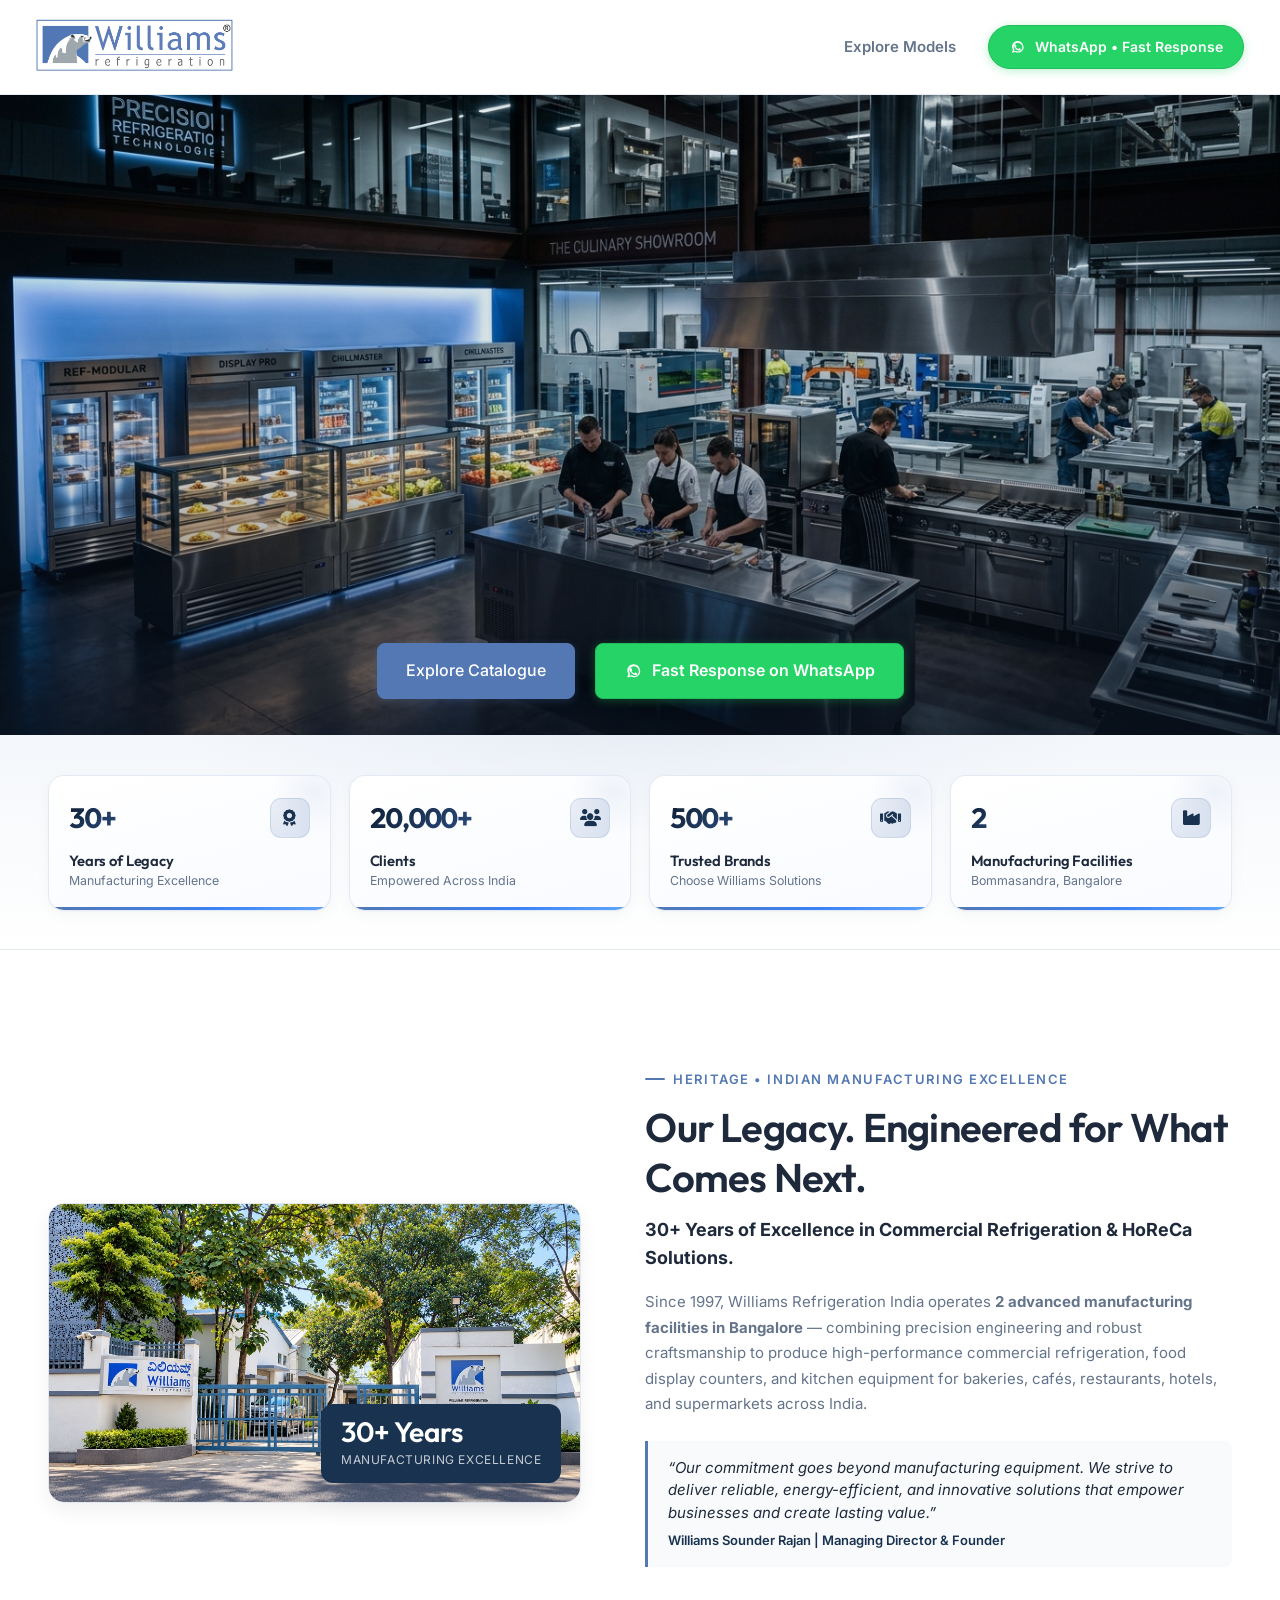
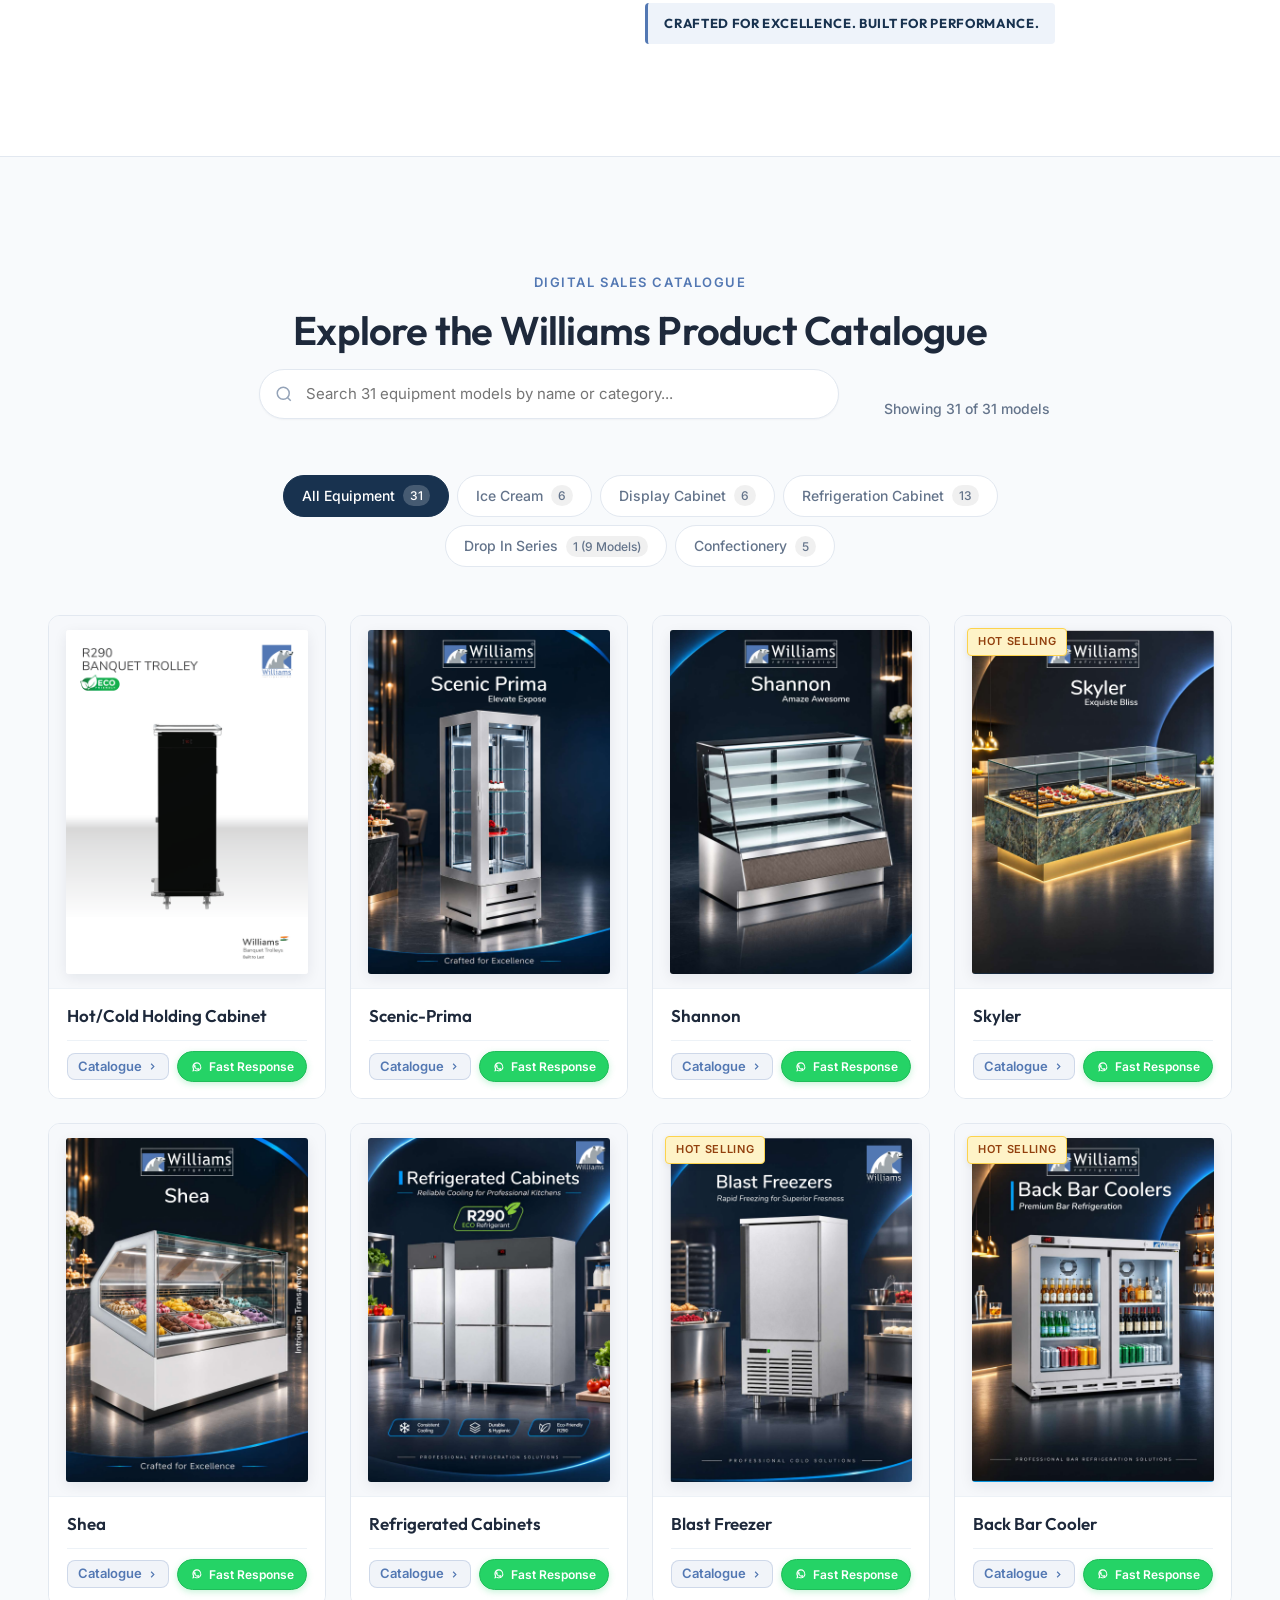
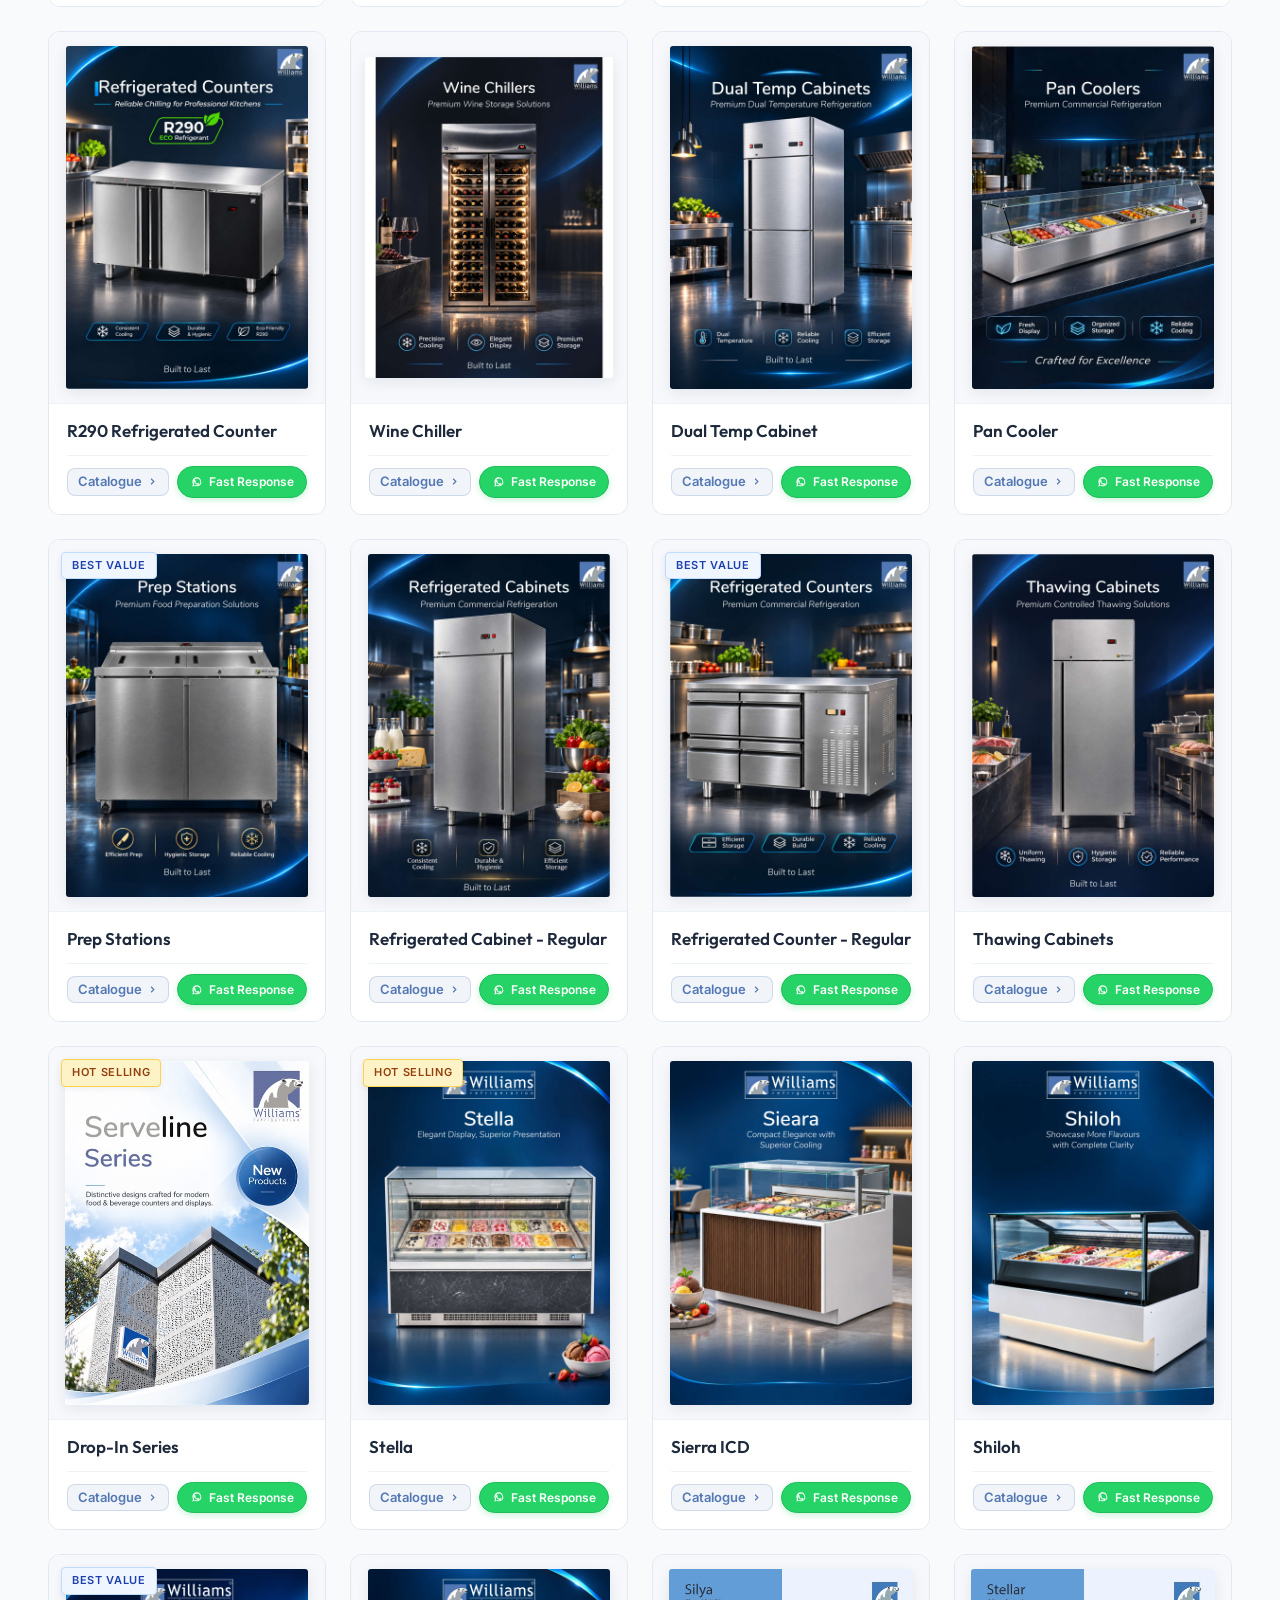
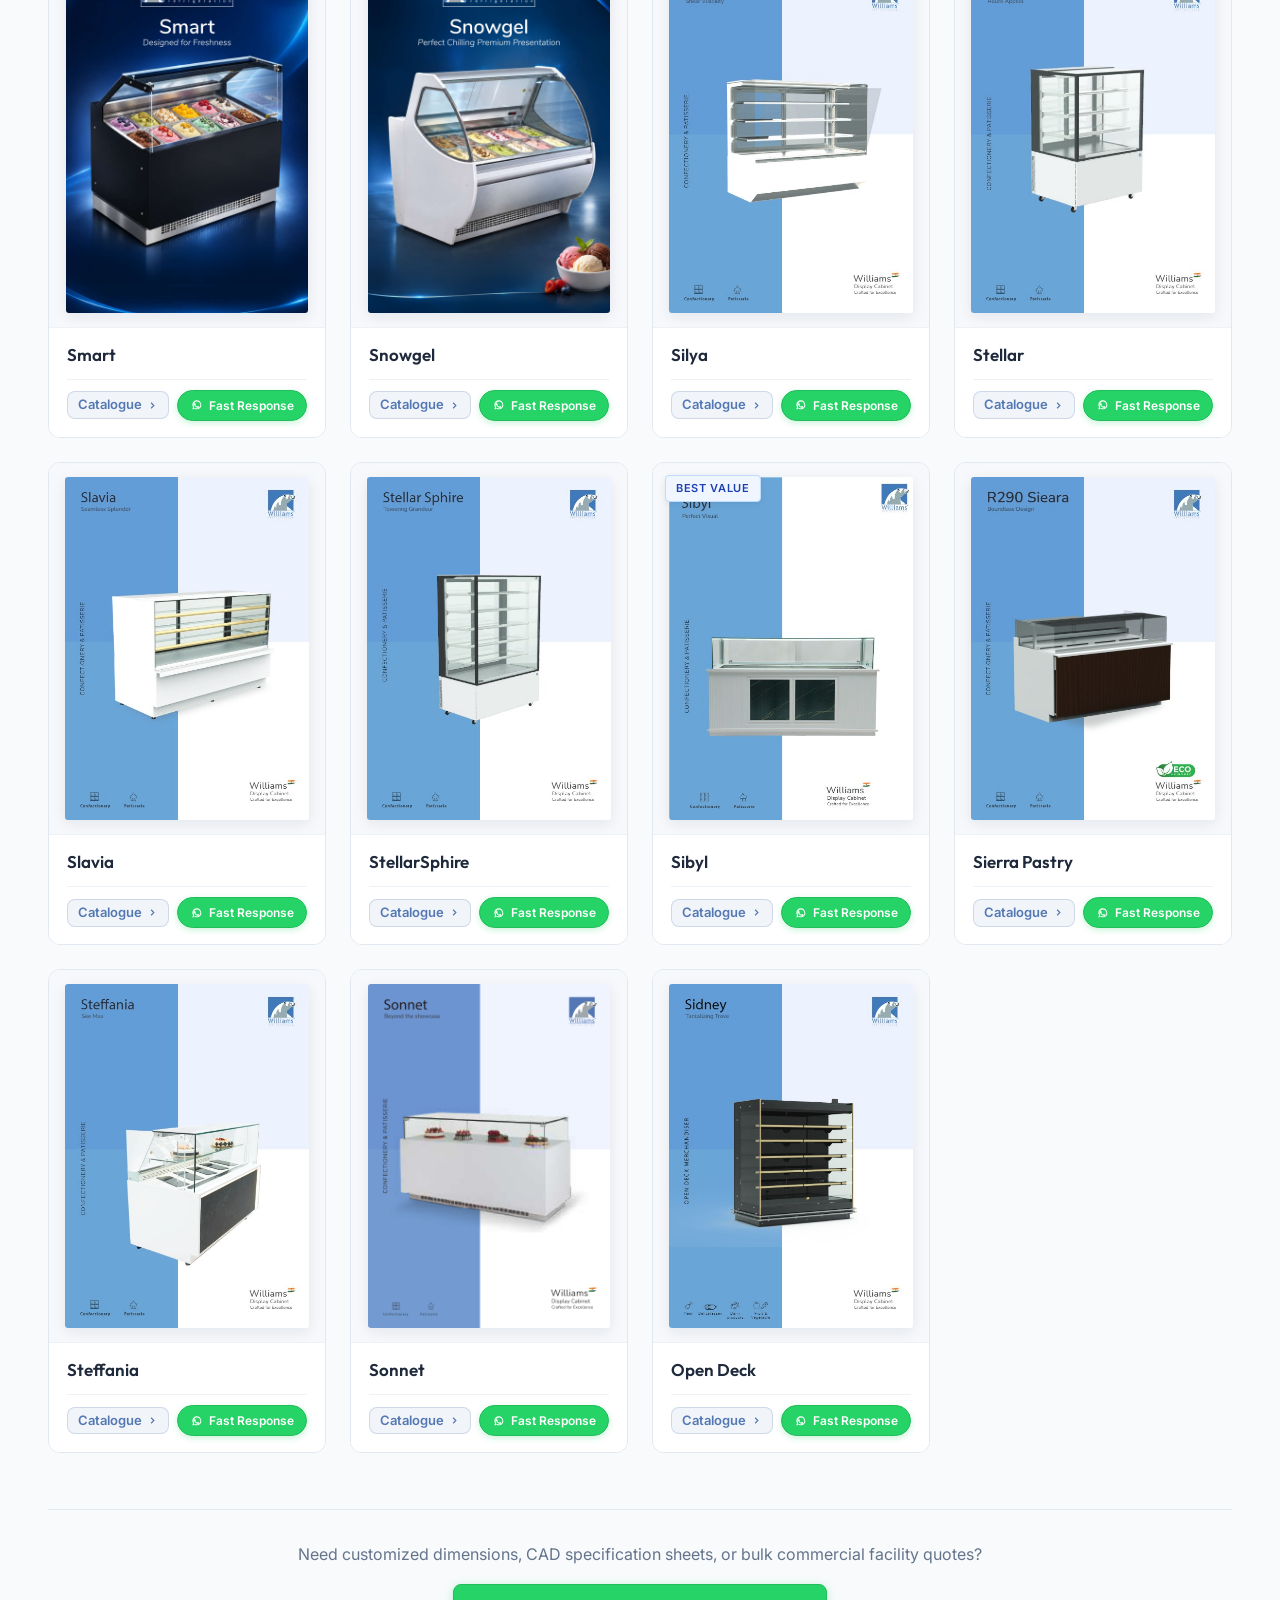
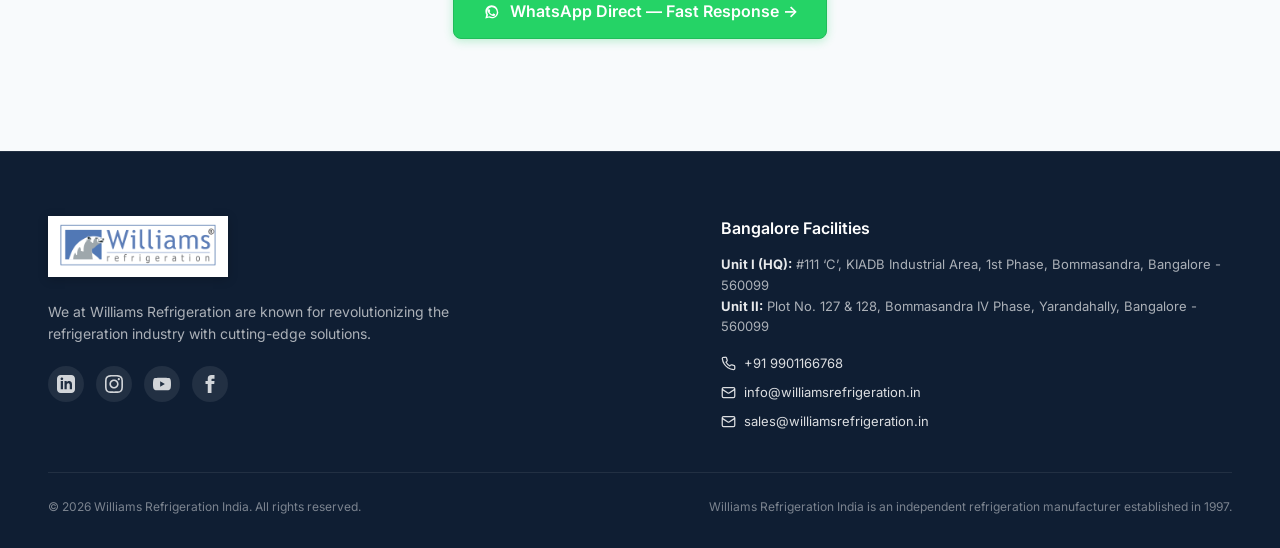
==== index.html @ 541d0301 "feat(catalogue): update Stella, Sonnet, Smart, Snowgel, Sierra ICD, Shiloh, and Shea PDFs and high-r" ====
<!DOCTYPE html>
<html lang="en">

<head>
  <meta charset="UTF-8">
  <meta name="viewport" content="width=device-width, initial-scale=1.0, viewport-fit=cover">
  <meta http-equiv="X-UA-Compatible" content="IE=edge">

  <!-- Primary SEO Meta Tags -->
  <title>Williams Refrigeration India | Commercial Refrigeration Product Catalogue</title>
  <meta name="description"
    content="Explore Williams Refrigeration India digital catalogue. 27 professional models across Ice Cream, Display Cabinet, Refrigeration Cabinet, Drop In Series, and Confectionery.">
  <meta name="keywords"
    content="commercial refrigeration India, ice cream, display cabinets, refrigeration cabinet, drop in series, confectionery, Williams Refrigeration Bangalore">
  <meta name="author" content="Williams Refrigeration India">
  <meta name="robots" content="index, follow">
  <link rel="canonical" href="https://www.williamsrefrigeration.co.in/catalogue">

  <!-- Open Graph / Facebook -->
  <meta property="og:type" content="website">
  <meta property="og:url" content="https://www.williamsrefrigeration.co.in/catalogue">
  <meta property="og:title" content="Williams Refrigeration India | Commercial Refrigeration Product Catalogue">
  <meta property="og:description"
    content="Precision refrigeration cabinets, ice cream cabinets, display cabinets, drop in series, and confectionery showcases engineered for demanding foodservice operations.">
  <meta property="og:image" content="assets/images/hero-bg.jpg">

  <!-- Twitter / X -->
  <meta name="twitter:card" content="summary_large_image">
  <meta name="twitter:title" content="Williams Refrigeration India | Commercial Refrigeration Product Catalogue">
  <meta name="twitter:description"
    content="Commercial Refrigeration. Built for Performance. Explore Williams India equipment catalogue.">
  <meta name="twitter:image" content="assets/images/hero-bg.jpg">

  <!-- Preconnect & Resource Optimization -->
  <link rel="preconnect" href="https://www.youtube.com">
  <link rel="dns-prefetch" href="https://www.youtube.com">
  <link rel="preconnect" href="https://www.google.com">
  <link rel="preconnect" href="https://drive.google.com" crossorigin>
  <link rel="dns-prefetch" href="https://drive.google.com">
  <link rel="preconnect" href="https://fonts.googleapis.com">
  <link rel="preconnect" href="https://fonts.gstatic.com" crossorigin>
  <link rel="preload" as="image" href="assets/images/hero-bg.jpg" fetchpriority="high">
  <link
    href="https://fonts.googleapis.com/css2?family=Inter:wght@300;400;500;600&family=Outfit:wght@400;500;600&display=swap"
    rel="stylesheet">
  <script src="https://www.youtube.com/iframe_api" async></script>

  <!-- Favicon & Theme Color -->
  <link rel="icon" type="image/png" href="assets/logos/williams-logo.png">
  <meta name="theme-color" content="#0F1E33">

  <!-- Core Stylesheets & Icons -->
  <link rel="stylesheet" href="https://cdnjs.cloudflare.com/ajax/libs/font-awesome/6.5.2/css/all.min.css"
    integrity="sha512-SnH5WK+bZxgPHs44uWIX+LLJAJ9/2PkPKZ5QiAj6Ta86w+fsb2TkcmfRyVX3pBnMFcV7oQPJkl9QevSCWr3W6A=="
    crossorigin="anonymous" referrerpolicy="no-referrer">
  <link rel="stylesheet" href="css/tokens.css?v=7.0">
  <link rel="stylesheet" href="css/styles.css?v=7.6">



  <!-- Schema.org JSON-LD Structured Data -->
  <script type="application/ld+json">
  {
    "@context": "https://schema.org",
    "@graph": [
      {
        "@type": "Organization",
        "@id": "https://www.williamsrefrigeration.co.in/#organization",
        "name": "Williams Refrigeration India",
        "url": "https://www.williamsrefrigeration.co.in/",
        "logo": "https://www.williamsrefrigeration.co.in/assets/logos/williams-logo.png",
        "foundingDate": "1997",
        "contactPoint": [
          {
            "@type": "ContactPoint",
            "telephone": "+91-9901166768",
            "contactType": "customer support",
            "email": "info@williamsrefrigeration.in",
            "areaServed": "IN"
          },
          {
            "@type": "ContactPoint",
            "telephone": "+91-9901166768",
            "contactType": "sales",
            "email": "sales@williamsrefrigeration.in",
            "areaServed": "IN"
          }
        ],
        "address": {
          "@type": "PostalAddress",
          "streetAddress": "#111 'C', KIADB Industrial Area, 1st Phase, Bommasandra, Hosur Main Road",
          "addressLocality": "Bangalore",
          "postalCode": "560099",
          "addressCountry": "IN"
        }
      },
      {
        "@type": "WebSite",
        "@id": "https://www.williamsrefrigeration.co.in/#website",
        "url": "https://www.williamsrefrigeration.co.in/",
        "name": "Williams Refrigeration India"
      }
    ]
  }
  </script>
</head>

<body>
  <!-- Accessible Skip Link -->
  <a href="#catalogue-section" class="skip-link">Skip to Product Catalogue</a>

  <!-- =====================================================================
       Top Navigation Bar (Solid White Background with Williams Logo PNG)
       ===================================================================== -->
  <header class="top-nav-bar" id="siteHeader">
    <div class="nav-container">
      <a href="#" class="nav-brand-link" aria-label="Williams Refrigeration India">
        <img src="assets/logos/williams-logo.png" alt="Williams Refrigeration Logo" class="nav-brand-logo" width="260"
          height="62">
      </a>
      <div class="nav-quick-actions">
        <a href="#catalogue-section" class="nav-action-link">Explore Models</a>
        <a href="#reviews-section" class="nav-action-link" style="display:none;">Customer Videos</a>
        <a href="https://wa.me/919901166768?text=Hello%20Williams%20Refrigeration,%20I%20would%20like%20to%20request%20catalogue%20pricing%20and%20product%20details."
          target="_blank" rel="noopener noreferrer" class="btn btn-whatsapp nav-whatsapp-btn" id="navWhatsappBtn"
          aria-label="Direct WhatsApp Message for Fast Response">
          <svg width="18" height="18" viewBox="0 0 24 24" fill="currentColor" aria-hidden="true">
            <path
              d="M12.031 6.172c-3.181 0-5.767 2.586-5.768 5.766-.001 1.298.38 2.27 1.019 3.287l-.711 2.598 2.664-.698c.983.54 1.811.83 2.796.83 3.18 0 5.767-2.587 5.767-5.766.001-3.187-2.575-5.817-5.767-6.017zm7.533 5.766c0 4.14-3.374 7.514-7.533 7.514-1.309 0-2.548-.344-3.626-.951l-4.405 1.155 1.176-4.291c-.705-1.139-1.107-2.483-1.107-3.927 0-4.14 3.374-7.514 7.533-7.514 4.16 0 7.533 3.374 7.533 7.514zm-4.209 2.553c-.22-.11-1.301-.642-1.503-.715-.202-.073-.349-.11-.496.11-.147.221-.57 0.716-.698.863-.129.147-.257.165-.477.055-.22-.11-.931-.343-1.774-1.095-.655-.584-1.098-1.306-1.226-1.526-.129-.221-.014-.34.096-.45.099-.099.22-.257.33-.385.11-.129.147-.221.221-.368.073-.147.037-.275-.018-.385-.055-.11-.496-1.194-.679-1.636-.179-.43-.36-.372-.496-.379-.129-.007-.275-.009-.422-.009-.147 0-.385.055-.587.275-.202.221-.771.753-.771 1.837 0 1.084.789 2.13 0.899 2.277.11.147 1.552 2.37 3.76 3.321.525.227.935.362 1.255.464.528.168 1.008.144 1.388.088.423-.063 1.301-.532 1.485-1.047.183-.514.183-.955.128-1.047-.054-.092-.201-.147-.421-.257z" />
          </svg>
          <span>WhatsApp &bull; Fast Response</span>
        </a>
      </div>
    </div>
  </header>

  <main id="mainContent">
    <!-- =====================================================================
         1. Hero Video Banner (Full Width, Transparent Overlay & Bottom Buttons)
         ===================================================================== -->
    <section class="hero-section" id="hero-section" aria-label="Williams Commercial Refrigeration Video Banner">
      <div class="hero-video-container">
        <div class="hero-media-wrapper">
          <img src="assets/images/hero-bg.jpg" alt="Williams Refrigeration manufacturing facility"
            class="hero-poster-img" width="1536" height="768">
          <iframe id="heroYoutubeIframe" class="hero-youtube-iframe"
            src="https://www.youtube.com/embed/c3NKLsHQUqs?autoplay=1&mute=1&controls=0&showinfo=0&rel=0&modestbranding=1&playsinline=1&iv_load_policy=3&disablekb=1&fs=0&enablejsapi=1&loop=1&playlist=c3NKLsHQUqs"
            title="Williams Refrigeration India Commercial Showcase" frameborder="0"
            allow="accelerometer; autoplay; clipboard-write; encrypted-media; gyroscope; picture-in-picture; web-share"
            allowfullscreen>
          </iframe>
          <div class="hero-touch-shield" aria-hidden="true"></div>
        </div>
        <div class="hero-overlay-transparent"></div>

        <!-- Buttons placed below video banner on mobile / overlay on desktop -->
        <div class="hero-bottom-actions">
          <a href="#catalogue-section" class="btn btn-primary btn-lg" id="heroExploreCta">Explore Catalogue</a>
          <a href="#reviews-section" class="btn btn-outline-white btn-lg" id="heroReviewsCta" style="display:none;">
            <span class="hero-reviews-full">Watch Customer Stories &darr;</span>
            <span class="hero-reviews-mobile">Watch Stories &darr;</span>
          </a>
          <a href="https://wa.me/919901166768?text=Hello%20Williams%20Refrigeration,%20I%20would%20like%20to%20request%20catalogue%20pricing%20and%20product%20details."
            target="_blank" rel="noopener noreferrer" class="btn btn-whatsapp btn-lg hero-whatsapp-btn"
            id="heroWhatsappCta" aria-label="Direct WhatsApp Message for Fast Response">
            <svg width="20" height="20" viewBox="0 0 24 24" fill="currentColor" aria-hidden="true">
              <path
                d="M12.031 6.172c-3.181 0-5.767 2.586-5.768 5.766-.001 1.298.38 2.27 1.019 3.287l-.711 2.598 2.664-.698c.983.54 1.811.83 2.796.83 3.18 0 5.767-2.587 5.767-5.766.001-3.187-2.575-5.817-5.767-6.017zm7.533 5.766c0 4.14-3.374 7.514-7.533 7.514-1.309 0-2.548-.344-3.626-.951l-4.405 1.155 1.176-4.291c-.705-1.139-1.107-2.483-1.107-3.927 0-4.14 3.374-7.514 7.533-7.514 4.16 0 7.533 3.374 7.533 7.514zm-4.209 2.553c-.22-.11-1.301-.642-1.503-.715-.202-.073-.349-.11-.496.11-.147.221-.57 0.716-.698.863-.129.147-.257.165-.477.055-.22-.11-.931-.343-1.774-1.095-.655-.584-1.098-1.306-1.226-1.526-.129-.221-.014-.34.096-.45.099-.099.22-.257.33-.385.11-.129.147-.221.221-.368.073-.147.037-.275-.018-.385-.055-.11-.496-1.194-.679-1.636-.179-.43-.36-.372-.496-.379-.129-.007-.275-.009-.422-.009-.147 0-.385.055-.587.275-.202.221-.771.753-.771 1.837 0 1.084.789 2.13 0.899 2.277.11.147 1.552 2.37 3.76 3.321.525.227.935.362 1.255.464.528.168 1.008.144 1.388.088.423-.063 1.301-.532 1.485-1.047.183-.514.183-.955.128-1.047-.054-.092-.201-.147-.421-.257z" />
            </svg>
            <span>Fast Response on WhatsApp</span>
          </a>
        </div>
      </div>
    </section>

    <!-- =====================================================================
         2. Williams Company Score Strip ("Our Legacy in Numbers")
         ===================================================================== -->
    <section class="scores-section" id="scores-section" aria-label="Our Legacy in Numbers">
      <div class="container">
        <div class="scores-grid">
          <div class="score-card" style="--card-index: 0;">
            <div class="score-card-top">
              <div class="score-value">
                <span class="score-number" data-target="30" data-suffix="+" data-format="standard">30+</span>
              </div>
              <div class="score-icon-box" aria-hidden="true">
                <i class="fa-solid fa-award"></i>
              </div>
            </div>
            <div class="score-meta">
              <div class="score-unit">Years of Legacy</div>
              <div class="score-label">Manufacturing Excellence</div>
            </div>
            <div class="score-progress" aria-hidden="true">
              <span class="score-progress-bar"></span>
            </div>
          </div>

          <div class="score-card" style="--card-index: 1;">
            <div class="score-card-top">
              <div class="score-value">
                <span class="score-number" data-target="20000" data-suffix="+" data-format="comma">20,000+</span>
              </div>
              <div class="score-icon-box" aria-hidden="true">
                <i class="fa-solid fa-users"></i>
              </div>
            </div>
            <div class="score-meta">
              <div class="score-unit">Clients</div>
              <div class="score-label">Empowered Across India</div>
            </div>
            <div class="score-progress" aria-hidden="true">
              <span class="score-progress-bar"></span>
            </div>
          </div>

          <!-- <div class="score-card" style="--card-index: 2;">
            <div class="score-card-top">
              <div class="score-value">
                <span class="score-number" data-target="250000" data-suffix="+" data-format="indian">2,50,000+</span>
              </div>
              <div class="score-icon-box" aria-hidden="true">
                <i class="fa-solid fa-gears"></i>
        </div>
      </div>
            <div class="score-meta">
              <div class="score-unit">Machines</div>
              <div class="score-label">Manufactured with Precision</div>
            </div>
              <div class="score-progress" aria-hidden="true">
                <span class="score-progress-bar"></span>
              </div>
        </div> -->

          <div class="score-card" style="--card-index: 2;">
            <div class="score-card-top">
              <div class="score-value">
                <span class="score-number" data-target="500" data-suffix="+" data-format="standard">500+</span>
              </div>
              <div class="score-icon-box" aria-hidden="true">
                <i class="fa-solid fa-handshake"></i>
              </div>
            </div>
            <div class="score-meta">
              <div class="score-unit">Trusted Brands</div>
              <div class="score-label">Choose Williams Solutions</div>
            </div>
            <div class="score-progress" aria-hidden="true">
              <span class="score-progress-bar"></span>
            </div>
          </div>

          <div class="score-card score-card-facility" style="--card-index: 3;">
            <div class="score-card-top">
              <div class="score-value">
                <span class="score-number" data-target="2" data-suffix="" data-format="standard">2</span>
              </div>
              <div class="score-icon-box" aria-hidden="true">
                <i class="fa-solid fa-industry"></i>
              </div>
            </div>
            <div class="score-meta">
              <div class="score-unit">Manufacturing Facilities</div>
              <div class="score-label">Bommasandra, Bangalore</div>
            </div>
            <div class="score-facility-badge" aria-hidden="true">
              <span class="score-facility-dot"></span>
              <span>Bangalore HQ</span>
            </div>
            <div class="score-progress" aria-hidden="true">
              <span class="score-progress-bar"></span>
            </div>
          </div>
        </div>
      </div>
    </section>

    <!-- =====================================================================
         3. Our Legacy Section (Heritage • Indian Manufacturing Excellence)
         ===================================================================== -->
    <section class="legacy-section" id="legacy-section" aria-labelledby="legacyHeading">
      <div class="container">
        <div class="legacy-grid">
          <div class="legacy-media-wrap">
            <div class="legacy-img-frame">
              <img src="assets/images/legacy-factory.jpg?v=3.8"
                alt="Williams Refrigeration manufacturing facility in Bangalore" class="legacy-img" width="800"
                height="600" loading="lazy">
            </div>
            <div class="legacy-badge-float">
              <div class="legacy-badge-year">30+ Years</div>
              <div class="legacy-badge-label">Manufacturing Excellence</div>
            </div>
          </div>

          <div class="legacy-copy">
            <span class="section-eyebrow">Heritage &bull; Indian Manufacturing Excellence</span>
            <h2 class="section-title" id="legacyHeading">Our Legacy. Engineered for What Comes Next.</h2>
            <p class="legacy-lead">
              <strong>30+ Years of Excellence in Commercial Refrigeration &amp; HoReCa Solutions.</strong>
            </p>
            <p class="legacy-body">
              Since 1997, Williams Refrigeration India operates <strong>2 advanced manufacturing facilities in
                Bangalore</strong> &mdash; combining precision engineering and robust craftsmanship to produce
              high-performance commercial refrigeration, food display counters, and kitchen equipment for bakeries,
              cafés, restaurants, hotels, and supermarkets across India.
            </p>

            <div class="legacy-quote-card">
              <p>&ldquo;Our commitment goes beyond manufacturing equipment. We strive to deliver reliable,
                energy-efficient, and innovative solutions that empower businesses and create lasting value.&rdquo;</p>
              <div class="legacy-quote-author">Williams Sounder Rajan | Managing Director & Founder</div>
            </div>

            <div class="legacy-motto-banner">
              Crafted for Excellence. Built for Performance.
            </div>
          </div>
        </div>
      </div>
    </section>

    <!-- =====================================================================
         4. Product Catalogue Section (3 Categories, Minimal Artwork Cards)
         ===================================================================== -->
    <section class="catalogue-section" id="catalogue-section" aria-labelledby="catalogueHeading">
      <div class="container">
        <div class="catalogue-header">
          <span class="section-eyebrow">Digital Sales Catalogue</span>
          <h2 class="section-title" id="catalogueHeading">Explore the Williams Product Catalogue</h2>

          <!-- Search Input & Live Results Summary -->
          <div class="catalogue-search-bar-row">
            <div class="catalogue-search-wrap">
              <svg class="catalogue-search-icon" width="18" height="18" viewBox="0 0 24 24" fill="none"
                stroke="currentColor" stroke-width="2">
                <circle cx="11" cy="11" r="8" />
                <line x1="21" y1="21" x2="16.65" y2="16.65" />
              </svg>
              <input type="text" id="catalogueSearchInput" class="catalogue-search-input"
                placeholder="Search 31 equipment models by name or category..." aria-label="Search equipment catalogue">
              <button type="button" class="catalogue-search-clear" id="catalogueSearchClearBtn"
                aria-label="Clear search" style="display:none;">&times;</button>
            </div>
            <div class="catalogue-results-count" id="catalogueResultsCount">Showing 31 of 31 models</div>
          </div>

          <!-- Category Filter Tabs -->
          <div class="category-tabs" role="tablist" aria-label="Product Categories">
            <button type="button" class="tab-btn active" data-category="all" role="tab" aria-selected="true"
              id="tab-all">
              All Equipment <span class="tab-badge" id="tabCountAll">31</span>
            </button>
            <button type="button" class="tab-btn" data-category="ice-cream" role="tab" aria-selected="false"
              id="tab-ice-cream">
              Ice Cream <span class="tab-badge">6</span>
            </button>
            <button type="button" class="tab-btn" data-category="display-cabinets" role="tab" aria-selected="false"
              id="tab-display-cabinets">
              Display Cabinet <span class="tab-badge">6</span>
            </button>
            <button type="button" class="tab-btn" data-category="refrigeration-cabinat" role="tab" aria-selected="false"
              id="tab-refrigeration-cabinat">
              Refrigeration Cabinet <span class="tab-badge">13</span>
            </button>
            <button type="button" class="tab-btn" data-category="drop-in-series" role="tab" aria-selected="false"
              id="tab-drop-in-series">
              Drop In Series <span class="tab-badge">1 (9 Models)</span>
            </button>
            <button type="button" class="tab-btn" data-category="confectionery" role="tab" aria-selected="false"
              id="tab-confectionery">
              Confectionery <span class="tab-badge">5</span>
            </button>
          </div>
        </div>

        <!-- Dynamic Product Grid Container -->
        <div class="products-grid" id="productGridContainer" role="region" aria-live="polite">
          <!-- Injected via JavaScript from window.WILLIAMS_PRODUCTS -->
        </div>

        <!-- Catalogue Footer CTA -->
        <div class="catalogue-cta-wrap">
          <p style="color:var(--text-muted); font-size:1rem; margin-bottom:16px;">
            Need customized dimensions, CAD specification sheets, or bulk commercial facility quotes?
          </p>
          <a href="https://wa.me/919901166768?text=Hello%20Williams%20Refrigeration,%20I%20would%20like%20to%20request%20catalogue%20pricing%20and%20project%20specifications."
            target="_blank" rel="noopener noreferrer" class="btn btn-whatsapp btn-lg whatsapp-trigger"
            id="catalogueBottomQuoteBtn" aria-label="Direct WhatsApp Message for Fast Response">
            <svg width="20" height="20" viewBox="0 0 24 24" fill="currentColor" aria-hidden="true">
              <path
                d="M12.031 6.172c-3.181 0-5.767 2.586-5.768 5.766-.001 1.298.38 2.27 1.019 3.287l-.711 2.598 2.664-.698c.983.54 1.811.83 2.796.83 3.18 0 5.767-2.587 5.767-5.766.001-3.187-2.575-5.817-5.767-6.017zm7.533 5.766c0 4.14-3.374 7.514-7.533 7.514-1.309 0-2.548-.344-3.626-.951l-4.405 1.155 1.176-4.291c-.705-1.139-1.107-2.483-1.107-3.927 0-4.14 3.374-7.514 7.533-7.514 4.16 0 7.533 3.374 7.533 7.514zm-4.209 2.553c-.22-.11-1.301-.642-1.503-.715-.202-.073-.349-.11-.496.11-.147.221-.57 0.716-.698.863-.129.147-.257.165-.477.055-.22-.11-.931-.343-1.774-1.095-.655-.584-1.098-1.306-1.226-1.526-.129-.221-.014-.34.096-.45.099-.099.22-.257.33-.385.11-.129.147-.221.221-.368.073-.147.037-.275-.018-.385-.055-.11-.496-1.194-.679-1.636-.179-.43-.36-.372-.496-.379-.129-.007-.275-.009-.422-.009-.147 0-.385.055-.587.275-.202.221-.771.753-.771 1.837 0 1.084.789 2.13 0.899 2.277.11.147 1.552 2.37 3.76 3.321.525.227.935.362 1.255.464.528.168 1.008.144 1.388.088.423-.063 1.301-.532 1.485-1.047.183-.514.183-.955.128-1.047-.054-.092-.201-.147-.421-.257z" />
            </svg>
            <span>WhatsApp Direct &mdash; Fast Response &rarr;</span>
          </a>
        </div>
      </div>
    </section>

    <!-- =====================================================================
         5. Customer Experience Reels (What Our Customers Say — 9:16 Rotating Showcase)
         ===================================================================== -->
    <section class="reels-showcase-section" id="reviews-section" aria-labelledby="reelsHeading" style="display:none;">
      <div class="container">
        <div class="reels-header-wrap">
          <div class="reels-title-box">
            <span class="section-eyebrow">Real Customer Experiences</span>
            <h2 class="section-title" id="reelsHeading">What Our Customers Say</h2>
            <p class="section-subtitle">
              Watch real customer feedback and installation experiences from Williams refrigeration users.
            </p>
          </div>

          <!-- Common Global Audio Control -->
          <div class="reels-global-audio-wrap">
            <button type="button" class="reels-audio-toggle-btn" id="reelsGlobalAudioToggle"
              aria-label="Toggle testimonials audio">
              <span class="reels-audio-icon" id="reelsAudioIcon">
                <svg width="18" height="18" viewBox="0 0 24 24" fill="none" stroke="currentColor" stroke-width="2">
                  <path d="M11 5L6 9H2v6h4l5 4V5z" />
                  <line x1="23" y1="9" x2="17" y2="15" />
                  <line x1="17" y1="9" x2="23" y2="15" />
                </svg>
              </span>
              <span id="reelsAudioLabel">Enable Sound</span>
            </button>
          </div>
        </div>
      </div>

      <!-- Full-Width 9:16 Rotating Stage -->
      <div class="reels-stage-container" id="reelsStageContainer">
        <button type="button" class="reels-nav-btn reels-nav-prev" id="reelsNavPrev" aria-label="Previous reel">
          <svg width="22" height="22" viewBox="0 0 24 24" fill="none" stroke="currentColor" stroke-width="2.5">
            <polyline points="15 18 9 12 15 6" />
          </svg>
        </button>
        <button type="button" class="reels-nav-btn reels-nav-next" id="reelsNavNext" aria-label="Next reel">
          <svg width="22" height="22" viewBox="0 0 24 24" fill="none" stroke="currentColor" stroke-width="2.5">
            <polyline points="9 18 15 12 9 6" />
          </svg>
        </button>

        <div class="reels-track" id="reelsTrack">
          <!-- Reel 1: Sri Manikanta -->
          <div class="reel-slide active" data-index="0" data-slug="sri-manikanta" data-yt-id="Y5M39uJ1ThA"
            data-brand-name="Sri Manikanta">
            <div class="reel-portrait-frame">
              <div class="reel-progress-track" aria-hidden="true">
                <div class="reel-progress-bar"></div>
              </div>
              <div class="reel-media-stage" id="reelMediaStage-0">
                <img src="assets/images/reel-sri-manikanta.jpg" alt="Sri Manikanta Customer Reel"
                  class="reel-poster-img" width="315" height="560">
              </div>
              <div class="reel-overlay-scrim"></div>
              <div class="reel-meta-tag">
                <div class="reel-brand-card">
                  <div class="reel-brand-logo-frame">
                    <img src="assets/logos/sri%20manikanta.png" alt="Sri Manikanta Sweets &amp; Bakery Logo"
                      class="reel-brand-logo-img" width="36" height="36" loading="lazy">
                  </div>
                  <div class="reel-brand-details">
                    <span class="reel-brand-name">Sri Manikanta</span>
                    <span class="reel-brand-caption">Sweets &amp; Bakery Since 1996</span>
                  </div>
                </div>
              </div>
              <div class="reel-active-indicator" aria-hidden="true">
                <span class="reel-live-dot"></span> NOW PLAYING
              </div>
            </div>
          </div>

          <!-- Reel 2: Sri Krishna Sweets -->
          <div class="reel-slide" data-index="1" data-slug="sri-krishna" data-yt-id="DHzu3V56E2Q"
            data-brand-name="Sri Krishna Sweets">
            <div class="reel-portrait-frame">
              <div class="reel-progress-track" aria-hidden="true">
                <div class="reel-progress-bar"></div>
              </div>
              <div class="reel-media-stage" id="reelMediaStage-1">
                <img src="assets/images/reel-sri-krishna.jpg" alt="Sri Krishna Sweets Customer Reel"
                  class="reel-poster-img" width="315" height="560">
              </div>
              <div class="reel-overlay-scrim"></div>
              <div class="reel-meta-tag">
                <div class="reel-brand-card">
                  <div class="reel-brand-logo-frame">
                    <img src="assets/logos/sri%20krishna%20sweets.png" alt="Sri Krishna Sweets Logo"
                      class="reel-brand-logo-img" width="36" height="36" loading="lazy">
                  </div>
                  <div class="reel-brand-details">
                    <span class="reel-brand-name">Sri Krishna Sweets</span>
                    <span class="reel-brand-caption">Famous Sweets &amp; Savouries</span>
                  </div>
                </div>
              </div>
              <div class="reel-active-indicator" aria-hidden="true">
                <span class="reel-live-dot"></span> NOW PLAYING
              </div>
            </div>
          </div>

          <!-- Reel 3: RKG Ghee -->
          <div class="reel-slide" data-index="2" data-slug="rkg" data-yt-id="X_SWlH7RuCU" data-brand-name="RKG Ghee">
            <div class="reel-portrait-frame">
              <div class="reel-progress-track" aria-hidden="true">
                <div class="reel-progress-bar"></div>
              </div>
              <div class="reel-media-stage" id="reelMediaStage-2">
                <img src="assets/images/reel-rkg.jpg" alt="RKG Ghee Customer Reel" class="reel-poster-img" width="315"
                  height="560">
              </div>
              <div class="reel-overlay-scrim"></div>
              <div class="reel-meta-tag">
                <div class="reel-brand-card">
                  <div class="reel-brand-logo-frame">
                    <img src="assets/logos/rkg.png" alt="RKG Ghee Logo" class="reel-brand-logo-img" width="36"
                      height="36" loading="lazy">
                  </div>
                  <div class="reel-brand-details">
                    <span class="reel-brand-name">RKG Ghee</span>
                    <span class="reel-brand-caption">Heritage Dairy Since 1932</span>
                  </div>
                </div>
              </div>
              <div class="reel-active-indicator" aria-hidden="true">
                <span class="reel-live-dot"></span> NOW PLAYING
              </div>
            </div>
          </div>

          <!-- Reel 4: Moddy's Chocolates -->
          <div class="reel-slide" data-index="3" data-slug="moddys" data-yt-id="B0X7o3EWJrg"
            data-brand-name="Moddy's Chocolates">
            <div class="reel-portrait-frame">
              <div class="reel-progress-track" aria-hidden="true">
                <div class="reel-progress-bar"></div>
              </div>
              <div class="reel-media-stage" id="reelMediaStage-3">
                <img src="assets/images/reel-moddys.jpg" alt="Moddy's Chocolates Customer Reel" class="reel-poster-img"
                  width="315" height="560">
              </div>
              <div class="reel-overlay-scrim"></div>
              <div class="reel-meta-tag">
                <div class="reel-brand-card">
                  <div class="reel-brand-logo-frame">
                    <img src="assets/logos/moddys.png" alt="Moddy's Chocolates Logo" class="reel-brand-logo-img"
                      width="36" height="36" loading="lazy">
                  </div>
                  <div class="reel-brand-details">
                    <span class="reel-brand-name">Moddy&rsquo;s Chocolates</span>
                    <span class="reel-brand-caption">Finest Ooty Confectionery</span>
                  </div>
                </div>
              </div>
              <div class="reel-active-indicator" aria-hidden="true">
                <span class="reel-live-dot"></span> NOW PLAYING
              </div>
            </div>
          </div>

          <!-- Reel 5: Latte Global Cafe -->
          <div class="reel-slide" data-index="4" data-slug="lattes" data-yt-id="DZnc75wmy3o"
            data-brand-name="Latte Global Cafe">
            <div class="reel-portrait-frame">
              <div class="reel-progress-track" aria-hidden="true">
                <div class="reel-progress-bar"></div>
              </div>
              <div class="reel-media-stage" id="reelMediaStage-4">
                <img src="assets/images/reel-lattes.jpg" alt="Latte Global Cafe Customer Reel" class="reel-poster-img"
                  width="315" height="560">
              </div>
              <div class="reel-overlay-scrim"></div>
              <div class="reel-meta-tag">
                <div class="reel-brand-card">
                  <div class="reel-brand-logo-frame">
                    <img src="assets/logos/latte%20gobal%20cafe.png" alt="Latte Global Cafe Logo"
                      class="reel-brand-logo-img" width="36" height="36" loading="lazy">
                  </div>
                  <div class="reel-brand-details">
                    <span class="reel-brand-name">Latte Global Cafe</span>
                    <span class="reel-brand-caption">Commercial Client</span>
                  </div>
                </div>
              </div>
              <div class="reel-active-indicator" aria-hidden="true">
                <span class="reel-live-dot"></span> NOW PLAYING
              </div>
            </div>
          </div>
        </div>

        <!-- Pagination indicators -->
        <div class="reels-pagination-dots" id="reelsPaginationDots" aria-label="Select reel">
          <button type="button" class="reel-dot active" data-index="0" aria-label="Reel 1: Sri Manikanta"><span
              class="reel-dot-fill"></span></button>
          <button type="button" class="reel-dot" data-index="1" aria-label="Reel 2: Sri Krishna"><span
              class="reel-dot-fill"></span></button>
          <button type="button" class="reel-dot" data-index="2" aria-label="Reel 3: RKG"><span
              class="reel-dot-fill"></span></button>
          <button type="button" class="reel-dot" data-index="3" aria-label="Reel 4: Moddy's"><span
              class="reel-dot-fill"></span></button>
          <button type="button" class="reel-dot" data-index="4" aria-label="Reel 5: Lattés"><span
              class="reel-dot-fill"></span></button>
        </div>
      </div>
    </section>

    <!-- =====================================================================
         6. Written Client Reviews Section
         ===================================================================== -->
    <section class="text-reviews-section" aria-label="Verified Client Text Testimonials" style="display:none;">
      <div class="container">
        <div class="reviews-grid">
          <div class="review-card">
            <div class="review-stars" aria-label="5 out of 5 stars">&#9733;&#9733;&#9733;&#9733;&#9733;</div>
            <p class="review-quote-text">
              &ldquo;Williams Refrigeration has been instrumental in equipping our restaurants with reliable cooling and
              display systems that meet rigorous daily volume. Their after-sales support in South India is second to
              none.&rdquo;
            </p>
            <div class="review-author-wrap">
              <div class="review-author-name">Balakandra Raju</div>
              <div class="review-author-business">Managing Director &bull; Hari Bhavanam Restaurants</div>
            </div>
          </div>

          <div class="review-card">
            <div class="review-stars" aria-label="5 out of 5 stars">&#9733;&#9733;&#9733;&#9733;&#9733;</div>
            <p class="review-quote-text">
              &ldquo;The temperature consistency of the Williams R290 dual-temp cabinets allows us to maintain strict
              HACCP standards across our banqueting and restaurant kitchens without excessive power consumption.&rdquo;
            </p>
            <div class="review-author-wrap">
              <div class="review-author-name">Food &amp; Beverage Director</div>
              <div class="review-author-business">Park Hyatt Chennai (The Flying Elephant)</div>
            </div>
          </div>

          <div class="review-card">
            <div class="review-stars" aria-label="5 out of 5 stars">&#9733;&#9733;&#9733;&#9733;&#9733;</div>
            <p class="review-quote-text">
              &ldquo;The Italian styling of their Pozzetti and gelato showcases draws customers straight to our counter.
              More importantly, the glycol thermal stability keeps the gelato texture silky and consistent.&rdquo;
            </p>
            <div class="review-author-wrap">
              <div class="review-author-name">Artisan Gelato Founder</div>
              <div class="review-author-business">Specialty Gelateria Chain &bull; Bangalore &amp; Mumbai</div>
            </div>
          </div>
        </div>
      </div>
    </section>

    <!-- =====================================================================
         7. Genuine Google Reviews Section
         ===================================================================== -->
    <section class="google-reviews-section" aria-labelledby="googleReviewsHeading" style="display:none;">
      <div class="container">
        <div class="google-reviews-container">
          <div>
            <div class="google-badge-headline">
              <svg width="22" height="22" viewBox="0 0 24 24" aria-hidden="true">
                <path fill="#4285F4"
                  d="M22.56 12.25c0-.78-.07-1.53-.2-2.25H12v4.26h5.92c-.26 1.37-1.04 2.53-2.21 3.31v2.77h3.57c2.08-1.92 3.28-4.74 3.28-8.09z" />
                <path fill="#34A853"
                  d="M12 23c2.97 0 5.46-.98 7.28-2.66l-3.57-2.77c-.98.66-2.23 1.06-3.71 1.06-2.86 0-5.29-1.93-6.16-4.53H2.18v2.84C3.99 20.53 7.7 23 12 23z" />
                <path fill="#FBBC05"
                  d="M5.84 14.09c-.22-.66-.35-1.36-.35-2.09s.13-1.43.35-2.09V7.06H2.18C1.43 8.55 1 10.22 1 12s.43 3.45 1.18 4.94l2.85-2.22.81-.63z" />
                <path fill="#EA4335"
                  d="M12 5.38c1.62 0 3.06.56 4.21 1.64l3.15-3.15C17.45 2.09 14.97 1 12 1 7.7 1 3.99 3.47 2.18 7.06l3.66 2.84c.87-2.6 3.3-4.52 6.16-4.52z" />
              </svg>
              <span>Google Business Profile</span>
            </div>
            <h2 class="section-title" id="googleReviewsHeading" style="font-size:1.875rem; margin-bottom:10px;">Rated
              4.8 by Commercial Clients</h2>
            <p style="color:var(--text-muted); font-size:0.9375rem; margin-bottom:20px; max-width:540px;">
              Williams Refrigeration India is verified on Google Business Profile at our Bommasandra manufacturing
              headquarters in Bangalore.
            </p>

            <div class="google-rating-display">
              <span class="rating-number">4.8</span>
              <div class="rating-stars-cluster">
                <div class="stars" aria-label="Rated 4.8 out of 5 stars">
                  &#9733;&#9733;&#9733;&#9733;&#9733;
                </div>
                <span class="rating-count">Based on 190+ verified customer reviews</span>
              </div>
            </div>

            <div class="google-actions">
              <a href="https://maps.google.com/?q=Williams+Refrigeration+Bommasandra+Bangalore" target="_blank"
                rel="noopener noreferrer" class="btn btn-outline btn-sm google-reviews-trigger" id="googleReviewsBtn">
                Read Verified Reviews &rarr;
              </a>
            </div>
          </div>

          <!-- Verified Review Excerpt Card -->
          <div class="google-verified-card">
            <div style="display:flex; justify-content:space-between; align-items:center; margin-bottom:12px;">
              <div class="stars" style="color:var(--gold); font-size:0.9375rem;">&#9733;&#9733;&#9733;&#9733;&#9733;
              </div>
              <span style="font-size:0.75rem; color:var(--text-muted); font-weight:500;">Verified Customer</span>
            </div>
            <p class="google-review-snippet">
              &ldquo;Extremely impressed by the build quality of their pastry cabinets and upright stainless chillers.
              Prompt service from the Bangalore factory team and impeccable precision finishes.&rdquo;
            </p>
            <div class="google-reviewer-meta">
              <div class="google-reviewer-avatar">K</div>
              <div class="google-reviewer-info">
                <p>Karthik N.</p>
                <span>Commercial Kitchen Consultant &bull; Bangalore</span>
              </div>
            </div>
          </div>
        </div>
      </div>
    </section>
  </main>

  <!-- =====================================================================
       8. Minimal Footer
       ===================================================================== -->
  <footer class="minimal-footer" id="contact-section" role="contentinfo">
    <div class="container">
      <div class="footer-inner">
        <div class="footer-brand-col">
          <img src="assets/logos/williams-logo.png" alt="Williams Refrigeration Logo" class="footer-logo" width="180"
            height="36">
          <p class="footer-tagline">
            We at Williams Refrigeration are known for revolutionizing the refrigeration industry with cutting-edge
            solutions.
          </p>
          <div class="footer-social-links" aria-label="Social media channels">
            <a href="https://www.linkedin.com/company/williams-refrigerations/" target="_blank"
              rel="noopener noreferrer" class="social-icon-btn" data-network="linkedin" aria-label="LinkedIn">
              <svg width="18" height="18" viewBox="0 0 24 24" fill="currentColor">
                <path
                  d="M19 0h-14c-2.761 0-5 2.239-5 5v14c0 2.761 2.239 5 5 5h14c2.762 0 5-2.239 5-5v-14c0-2.761-2.238-5-5-5zm-11 19h-3v-11h3v11zm-1.5-12.268c-.966 0-1.75-.79-1.75-1.764s.784-1.764 1.75-1.764 1.75.79 1.75 1.764-.783 1.764-1.75 1.764zm13.5 12.268h-3v-5.604c0-3.368-4-3.113-4 0v5.604h-3v-11h3v1.765c1.396-2.586 7-2.777 7 2.476v6.759z" />
              </svg>
            </a>
            <a href="https://www.instagram.com/williamsrefrigeration/" target="_blank" rel="noopener noreferrer"
              class="social-icon-btn" data-network="instagram" aria-label="Instagram">
              <svg width="18" height="18" viewBox="0 0 24 24" fill="currentColor">
                <path
                  d="M12 2.163c3.204 0 3.584.012 4.85.07 3.252.148 4.771 1.691 4.919 4.919.058 1.265.069 1.645.069 4.849 0 3.205-.012 3.584-.069 4.849-.149 3.225-1.664 4.771-4.919 4.919-1.266.058-1.644.07-4.85.07-3.204 0-3.584-.012-4.849-.07-3.26-.149-4.771-1.699-4.919-4.92-.058-1.265-.07-1.644-.07-4.849 0-3.204.013-3.583.07-4.849.149-3.227 1.664-4.771 4.919-4.919 1.266-.057 1.645-.069 4.849-.069zm0-2.163c-3.259 0-3.667.014-4.947.072-4.358.2-6.78 2.618-6.98 6.98-.059 1.281-.073 1.689-.073 4.948 0 3.259.014 3.668.072 4.948.2 4.358 2.618 6.78 6.98 6.98 1.281.058 1.689.072 4.948.072 3.259 0 3.668-.014 4.948-.072 4.354-.2 6.782-2.618 6.979-6.98.059-1.28.073-1.689.073-4.948 0-3.259-.014-3.667-.072-4.947-.196-4.354-2.617-6.78-6.979-6.98-1.281-.059-1.69-.073-4.949-.073zm0 5.838c-3.403 0-6.162 2.759-6.162 6.162s2.759 6.163 6.162 6.163 6.162-2.759 6.162-6.163c0-3.403-2.759-6.162-6.162-6.162zm0 10.162c-2.209 0-4-1.79-4-4 0-2.209 1.791-4 4-4s4 1.791 4 4c0 2.21-1.791 4-4 4zm6.406-11.845c-.796 0-1.441.645-1.441 1.44s.645 1.44 1.441 1.44c.795 0 1.439-.645 1.439-1.44s-.644-1.44-1.439-1.44z" />
              </svg>
            </a>
            <a href="https://www.youtube.com/@WilliamsRefrigeration" target="_blank" rel="noopener noreferrer"
              class="social-icon-btn" data-network="youtube" aria-label="YouTube">
              <svg width="18" height="18" viewBox="0 0 24 24" fill="currentColor">
                <path
                  d="M23.498 6.186a3.016 3.016 0 0 0-2.122-2.136C19.505 3.545 12 3.545 12 3.545s-7.505 0-9.377.505A3.017 3.017 0 0 0 .502 6.186C0 8.07 0 12 0 12s0 3.93.502 5.814a3.016 3.016 0 0 0 2.122 2.136c1.871.505 9.376.505 9.376.505s7.505 0 9.377-.505a3.015 3.015 0 0 0 2.122-2.136C24 15.93 24 12 24 12s0-3.93-.502-5.814zM9.545 15.568V8.432L15.818 12l-6.273 3.568z" />
              </svg>
            </a>
            <a href="https://www.facebook.com/williamsrefrigerations/" target="_blank" rel="noopener noreferrer"
              class="social-icon-btn" data-network="facebook" aria-label="Facebook">
              <svg width="18" height="18" viewBox="0 0 24 24" fill="currentColor">
                <path
                  d="M9 8h-3v4h3v12h5v-12h3.642l.358-4h-4v-1.667c0-.955.192-1.333 1.115-1.333h2.885v-5h-3.808c-3.596 0-5.192 1.583-5.192 4.615v3.385z" />
              </svg>
            </a>
          </div>
        </div>

        <div class="footer-info-col">
          <h3 class="footer-heading">Bangalore Facilities</h3>
          <p class="footer-address">
            <strong>Unit I (HQ):</strong> #111 &lsquo;C&rsquo;, KIADB Industrial Area, 1st Phase, Bommasandra, Bangalore
            - 560099<br>
            <strong>Unit II:</strong> Plot No. 127 &amp; 128, Bommasandra IV Phase, Yarandahally, Bangalore - 560099
          </p>
          <div class="footer-contacts">
            <a href="tel:+919901166768" class="footer-contact-link">
              <svg width="15" height="15" viewBox="0 0 24 24" fill="none" stroke="currentColor" stroke-width="2">
                <path
                  d="M22 16.92v3a2 2 0 0 1-2.18 2 19.79 19.79 0 0 1-8.63-3.07 19.5 19.5 0 0 1-6-6 19.79 19.79 0 0 1-3.07-8.67A2 2 0 0 1 4.11 2h3a2 2 0 0 1 2 1.72 12.84 12.84 0 0 0 .7 2.81 2 2 0 0 1-.45 2.11L8.09 9.91a16 16 0 0 0 6 6l1.27-1.27a2 2 0 0 1 2.11-.45 12.84 12.84 0 0 0 2.81.7A2 2 0 0 1 22 16.92z" />
              </svg>
              +91 9901166768
            </a>
            <a href="mailto:info@williamsrefrigeration.in?subject=General%20Enquiry%20-%20Williams%20Refrigeration%20Catalogue&amp;body=Hello%20Williams%20Refrigeration%20Team%2C%0A%0AI%20visited%20your%20product%20catalogue%20and%20would%20like%20to%20know%20more%20about%20your%20commercial%20refrigeration%20solutions.%0A%0AName%3A%20%0ACompany%20%2F%20City%3A%20%0AContact%20Number%3A%20%0A%0APlease%20get%20in%20touch.%0A%0AThank%20you."
              class="footer-contact-link" aria-label="Email info@williamsrefrigeration.in">
              <svg width="15" height="15" viewBox="0 0 24 24" fill="none" stroke="currentColor" stroke-width="2">
                <rect width="20" height="16" x="2" y="4" rx="2" />
                <path d="m22 7-8.97 5.7a1.94 1.94 0 0 1-2.06 0L2 7" />
              </svg>
              info@williamsrefrigeration.in
            </a>
            <a href="mailto:sales@williamsrefrigeration.in?subject=Sales%20%26%20Quotation%20Enquiry%20-%20Williams%20Refrigeration&amp;body=Hello%20Williams%20Sales%20Team%2C%0A%0AI%20would%20like%20to%20request%20pricing%20and%20product%20specifications%20from%20your%20commercial%20refrigeration%20catalogue.%0A%0AEquipment%20%2F%20Model%20of%20Interest%3A%20%0ACompany%20%2F%20City%3A%20%0AContact%20Number%3A%20%0A%0APlease%20share%20quotation%20details.%0A%0AThank%20you."
              class="footer-contact-link" aria-label="Email sales@williamsrefrigeration.in">
              <svg width="15" height="15" viewBox="0 0 24 24" fill="none" stroke="currentColor" stroke-width="2">
                <rect width="20" height="16" x="2" y="4" rx="2" />
                <path d="m22 7-8.97 5.7a1.94 1.94 0 0 1-2.06 0L2 7" />
              </svg>
              sales@williamsrefrigeration.in
            </a>
          </div>
        </div>
      </div>

      <div class="footer-bottom">
        <p>&copy; 2026 Williams Refrigeration India. All rights reserved.</p>
        <p class="footer-note">Williams Refrigeration India is an independent refrigeration manufacturer established in
          1997.</p>
      </div>
    </div>
  </footer>

  <!-- =====================================================================
       9. Consultation & Quote Modal Dialog (High-converting, appears on demand)
       ===================================================================== -->
  <div class="modal-overlay" id="quoteModal" role="dialog" aria-modal="true" aria-labelledby="quoteModalTitle">
    <div class="modal-dialog-box">
      <button type="button" class="modal-close-btn" id="quoteModalCloseBtn"
        aria-label="Close quote dialog">&times;</button>

      <div class="modal-form-header">
        <span class="modal-badge">Instant Fast Response</span>
        <h2 id="quoteModalTitle">Request Direct Product Pricing</h2>
        <p id="quoteModalSubtitle">Connect directly with our Bangalore commercial engineering desk for fast response.
        </p>
      </div>

      <!-- Quotation & Consultation Form (Streamlined per requirements) -->
      <form id="williamsQuoteModalForm" novalidate>
        <input type="hidden" id="modalCategorySelect" value="all">
        <input type="hidden" id="modalBusinessType" value="Commercial Kitchen">
        <div class="form-grid">
          <div class="form-group">
            <label for="modalFullName" class="form-label">Full Name <span>*</span></label>
            <input type="text" id="modalFullName" class="form-control" placeholder="e.g. Rahul Sharma" required>
          </div>

          <div class="form-group">
            <label for="modalPhone" class="form-label">Phone Number <span>*</span></label>
            <input type="tel" id="modalPhone" class="form-control" placeholder="+91 98765 43210" required>
          </div>

          <div class="form-group">
            <label for="modalEmail" class="form-label">Email (Optional)</label>
            <input type="email" id="modalEmail" class="form-control" placeholder="rahul@company.com">
          </div>

          <div class="form-group">
            <label for="modalCompanyName" class="form-label">Company / Business (Optional)</label>
            <input type="text" id="modalCompanyName" class="form-control" placeholder="e.g. Grand Heritage Hotel">
          </div>

          <div class="form-group form-span-2">
            <label for="modalCity" class="form-label">City / Location <span>*</span></label>
            <input type="text" id="modalCity" class="form-control" placeholder="e.g. Bangalore, Mumbai, Delhi" required>
          </div>

          <div class="form-group form-span-2">
            <label for="modalProjectNotes" class="form-label">Requirement / Message</label>
            <textarea id="modalProjectNotes" class="form-control"
              placeholder="Mention preferred equipment models, dimensions, or cooling load requirements..."></textarea>
          </div>

          <!-- Trust Note -->
          <div class="form-span-2 trust-pledge-compact">
            <svg width="18" height="18" viewBox="0 0 24 24" fill="none" stroke="currentColor" stroke-width="2">
              <path d="M12 22s8-4 8-10V5l-8-3-8 3v7c0 6 8 10 8 10z" />
              <polyline points="9 12 11 14 15 10" />
            </svg>
            <span><strong>Your time matters.</strong> We only contact you about your enquiry &mdash; no spam and no
              unnecessary follow-ups.</span>
          </div>

          <div class="form-span-2 form-submit-wrap">
            <button type="submit" class="btn-form-submit" id="modalQuoteSubmitBtn">
              Submit Request for Fast Response &rarr;
            </button>
            <div class="direct-quick-links">
              <span>Or reach out directly:</span>
              <a href="tel:+919901166768" class="direct-phone-link">+91 9901166768</a>
              &bull;
              <a href="https://wa.me/919901166768?text=Hello%20Williams%20Refrigeration,%20I%20would%20like%20to%20request%20catalogue%20pricing."
                target="_blank" rel="noopener noreferrer" class="direct-wa-link whatsapp-trigger">WhatsApp</a>
            </div>
          </div>
        </div>
      </form>

      <!-- Confirmation Success State -->
      <div class="modal-success-box" id="modalSuccessBox" style="display:none;">
        <div class="success-icon-wrap" aria-hidden="true">
          <svg width="32" height="32" viewBox="0 0 24 24" fill="none" stroke="currentColor" stroke-width="2.5">
            <polyline points="20 6 9 17 4 12" />
          </svg>
        </div>
        <h3>Thank You, <span id="confirmedClientName">Valued Client</span>!</h3>
        <p>Your specification request has been routed directly to our commercial engineering team in Bangalore. A
          specialist will review your project requirements and share catalogue pricing within 24 business hours.</p>
        <button type="button" class="btn btn-primary btn-sm" id="modalSuccessCloseBtn" style="margin-top:16px;">
          Done
        </button>
      </div>
    </div>
  </div>

  <!-- =====================================================================
       9.5. 9:16 Customer Review Reels Lightbox Modal Player
       ===================================================================== -->
  <div class="modal-overlay" id="reelVideoModal" role="dialog" aria-modal="true"
    aria-label="Customer Video Testimonial Player">
    <div class="reel-dialog-box">
      <button type="button" class="modal-close-btn" id="reelVideoModalCloseBtn"
        aria-label="Close video player">&times;</button>
      <div class="reel-player-container">
        <div class="reel-media-viewport">
          <iframe id="reelModalIframe" class="reel-modal-iframe"
            allow="accelerometer; autoplay; clipboard-write; encrypted-media; gyroscope; picture-in-picture"
            allowfullscreen frameborder="0"
            style="width:100%; height:100%; border:0; position:absolute; inset:0; z-index:2;"></iframe>
        </div>
        <div class="reel-bottom-meta" id="reelModalMeta">
          <div class="reel-modal-person">
            <strong id="reelModalBrandName">Client Name</strong>
            <span id="reelModalBrandCaption">Commercial Client</span>
          </div>
          <p class="reel-modal-quote" id="reelModalQuote">&ldquo;Williams Refrigeration provides exceptional cooling
            reliability.&rdquo;</p>
          <a href="#" target="_blank" rel="noopener noreferrer" id="reelModalYtLink"
            class="btn btn-outline-white btn-sm"
            style="margin-top:8px; display:inline-flex; align-items:center; gap:6px;">
            <svg width="14" height="14" viewBox="0 0 24 24" fill="#FF0000">
              <path
                d="M23.498 6.186a3.016 3.016 0 0 0-2.122-2.136C19.505 3.545 12 3.545 12 3.545s-7.505 0-9.377.505A3.017 3.017 0 0 0 .502 6.186C0 8.07 0 12 0 12s0 3.93.502 5.814a3.016 3.016 0 0 0 2.122 2.136c1.871.505 9.376.505 9.376.505s7.505 0 9.377-.505a3.015 3.015 0 0 0 2.122-2.136C24 15.93 24 12 24 12s0-3.93-.502-5.814zM9.545 15.568V8.432L15.818 12l-6.273 3.568z" />
            </svg>
            <span>Watch on YouTube</span>
          </a>
        </div>
      </div>
    </div>
  </div>

  <!-- =====================================================================
       10. Internal Williams In-Site PDF Viewer
       ===================================================================== -->
  <aside class="internal-pdf-viewer" id="internalPdfViewer" role="dialog" aria-modal="true"
    aria-label="Williams Product Catalogue Viewer">
    <!-- Viewer Header Context -->
    <header class="pdf-viewer-header">
      <div class="pdf-header-left">
        <button type="button" class="pdf-back-btn" id="pdfBackToCategoryBtn" aria-label="Back to Catalogue">
          <svg width="16" height="16" viewBox="0 0 24 24" fill="none" stroke="currentColor" stroke-width="2.5">
            <polyline points="15 18 9 12 15 6" />
          </svg>
          <span id="pdfBackBtnText" class="pdf-back-desktop">Back to Catalogue</span>
          <span class="pdf-back-mobile">Back</span>
        </button>
        <div class="pdf-header-title-box">
          <span class="pdf-product-title" id="pdfViewerProductTitle">Product Name</span>
          <div class="pdf-header-submeta">
            <span class="pdf-category-label" id="pdfViewerCategoryLabel">Category</span>
            <span class="pdf-doc-badge" id="pdfViewerDocBadge">Full Specification &bull; 8 Pages</span>
          </div>
        </div>
      </div>

      <div class="pdf-header-actions">
        <button type="button" class="pdf-share-btn" id="pdfShareLinkBtn" aria-label="Share specification link"
          title="Share exact page link">
          <svg width="16" height="16" viewBox="0 0 24 24" fill="none" stroke="currentColor" stroke-width="2">
            <circle cx="18" cy="5" r="3" />
            <circle cx="6" cy="12" r="3" />
            <circle cx="18" cy="19" r="3" />
            <line x1="8.59" y1="13.51" x2="15.42" y2="17.49" />
            <line x1="15.41" y1="6.51" x2="8.59" y2="10.49" />
          </svg>
          <span id="pdfShareBtnText">Share Link</span>
        </button>
        <a href="#" target="_blank" rel="noopener noreferrer" class="pdf-quote-btn pdf-whatsapp-btn"
          id="pdfRequestQuoteBtn" aria-label="Direct WhatsApp Message with product name for fast response">
          <svg width="16" height="16" viewBox="0 0 24 24" fill="currentColor" aria-hidden="true">
            <path
              d="M12.031 6.172c-3.181 0-5.767 2.586-5.768 5.766-.001 1.298.38 2.27 1.019 3.287l-.711 2.598 2.664-.698c.983.54 1.811.83 2.796.83 3.18 0 5.767-2.587 5.767-5.766.001-3.187-2.575-5.817-5.767-6.017zm7.533 5.766c0 4.14-3.374 7.514-7.533 7.514-1.309 0-2.548-.344-3.626-.951l-4.405 1.155 1.176-4.291c-.705-1.139-1.107-2.483-1.107-3.927 0-4.14 3.374-7.514 7.533-7.514 4.16 0 7.533 3.374 7.533 7.514zm-4.209 2.553c-.22-.11-1.301-.642-1.503-.715-.202-.073-.349-.11-.496.11-.147.221-.57 0.716-.698.863-.129.147-.257.165-.477.055-.22-.11-.931-.343-1.774-1.095-.655-.584-1.098-1.306-1.226-1.526-.129-.221-.014-.34.096-.45.099-.099.22-.257.33-.385.11-.129.147-.221.221-.368.073-.147.037-.275-.018-.385-.055-.11-.496-1.194-.679-1.636-.179-.43-.36-.372-.496-.379-.129-.007-.275-.009-.422-.009-.147 0-.385.055-.587.275-.202.221-.771.753-.771 1.837 0 1.084.789 2.13 0.899 2.277.11.147 1.552 2.37 3.76 3.321.525.227.935.362 1.255.464.528.168 1.008.144 1.388.088.423-.063 1.301-.532 1.485-1.047.183-.514.183-.955.128-1.047-.054-.092-.201-.147-.421-.257z" />
          </svg>
          <span id="pdfQuoteBtnText">WhatsApp &bull; Fast Response</span>
        </a>
        <button type="button" class="pdf-close-btn" id="pdfCloseBtn" aria-label="Close viewer">&times;</button>
      </div>
    </header>

    <!-- Document Viewport with Fast Google Drive Cloud Streaming Frame -->
    <div class="pdf-document-scroll-viewport" id="pdfDocumentScrollViewport" tabindex="0" role="region"
      aria-label="PDF Document Pages">
      <div class="pdf-mobile-stage-card">
        <!-- Loading indicator -->
        <div class="pdf-loading-overlay" id="pdfLoadingOverlay">
          <div class="pdf-spinner"></div>
          <p style="font-size:0.875rem; font-weight:500;">Loading specification brochure...</p>
        </div>

        <!-- Cloud Google Drive PDF Preview Frame (Strictly In-App Only, No Popups/Downloads) -->
        <iframe class="pdf-gdrive-frame" id="pdfGdriveFrame" title="Williams Product Specification Brochure"
          allow="autoplay" loading="eager"></iframe>
        <!-- Shield to block Google Drive top-right external popout/download button -->
        <div class="pdf-popout-shield" aria-hidden="true"></div>

        <!-- Vertical Continuous Document Pages Stream (Local Fallback) -->
        <div class="pdf-document-container" id="pdfDocumentContainer" style="display:none;"></div>
      </div>
    </div>

    <!-- Floating Page Indicator for Local Multi-Page Brochures -->
    <div class="pdf-floating-page-pill" id="pdfFloatingPagePill" style="display:none;" aria-live="polite">
      Page <span id="pdfCurrentPageNum">1</span> of <span id="pdfTotalPages">8</span>
    </div>

    <!-- Mobile Sticky Bottom Action Bar (In-App Share + WhatsApp Enquiry) -->
    <div class="pdf-mobile-bottom-bar" id="pdfMobileBottomBar">
      <button type="button" class="pdf-mobile-open-btn" id="pdfMobileShareBtn" aria-label="Share specification link">
        <svg width="15" height="15" viewBox="0 0 24 24" fill="none" stroke="currentColor" stroke-width="2"
          aria-hidden="true">
          <circle cx="18" cy="5" r="3" />
          <circle cx="6" cy="12" r="3" />
          <circle cx="18" cy="19" r="3" />
          <line x1="8.59" y1="13.51" x2="15.42" y2="17.49" />
          <line x1="15.41" y1="6.51" x2="8.59" y2="10.49" />
        </svg>
        <span id="pdfMobileShareText">Share</span>
      </button>
      <a href="#" target="_blank" rel="noopener noreferrer" class="pdf-mobile-wa-btn" id="pdfMobileQuoteBtn"
        aria-label="Enquire on WhatsApp for fast response">
        <svg width="16" height="16" viewBox="0 0 24 24" fill="currentColor" aria-hidden="true">
          <path
            d="M12.031 6.172c-3.181 0-5.767 2.586-5.768 5.766-.001 1.298.38 2.27 1.019 3.287l-.711 2.598 2.664-.698c.983.54 1.811.83 2.796.83 3.18 0 5.767-2.587 5.767-5.766.001-3.187-2.575-5.817-5.767-6.017zm7.533 5.766c0 4.14-3.374 7.514-7.533 7.514-1.309 0-2.548-.344-3.626-.951l-4.405 1.155 1.176-4.291c-.705-1.139-1.107-2.483-1.107-3.927 0-4.14 3.374-7.514 7.533-7.514 4.16 0 7.533 3.374 7.533 7.514zm-4.209 2.553c-.22-.11-1.301-.642-1.503-.715-.202-.073-.349-.11-.496.11-.147.221-.57 0.716-.698.863-.129.147-.257.165-.477.055-.22-.11-.931-.343-1.774-1.095-.655-.584-1.098-1.306-1.226-1.526-.129-.221-.014-.34.096-.45.099-.099.22-.257.33-.385.11-.129.147-.221.221-.368.073-.147.037-.275-.018-.385-.055-.11-.496-1.194-.679-1.636-.179-.43-.36-.372-.496-.379-.129-.007-.275-.009-.422-.009-.147 0-.385.055-.587.275-.202.221-.771.753-.771 1.837 0 1.084.789 2.13 0.899 2.277.11.147 1.552 2.37 3.76 3.321.525.227.935.362 1.255.464.528.168 1.008.144 1.388.088.423-.063 1.301-.532 1.485-1.047.183-.514.183-.955.128-1.047-.054-.092-.201-.147-.421-.257z" />
        </svg>
        <span>WhatsApp &bull; Fast Response</span>
      </a>
    </div>
  </aside>



  <!-- Quick Share Toast Notification -->
  <div class="share-toast" id="shareToast" role="status" aria-live="polite">
    <svg width="20" height="20" viewBox="0 0 24 24" fill="none" stroke="currentColor" stroke-width="2.5">
      <polyline points="20 6 9 17 4 12" />
    </svg>
    <span id="shareToastMsg">Specification link copied to clipboard!</span>
  </div>

  <!-- Scripts -->
  <script src="js/analytics.js?v=7.1"></script>
  <script src="js/products-data.js?v=8.3"></script>
  <script src="js/main.js?v=8.2"></script>
</body>

</html>
---- css/tokens.css ----
/**
 * Williams Refrigeration India — Design Tokens
 * Premium Commercial Refrigeration B2B Design System
 * Calibrated for Visual Restraint, Calm Aesthetics & Precision Engineering
 */

:root {
  /* Brand Palette */
  --brand-blue: #5378B3;
  --brand-blue-dark: #365B94;
  --brand-blue-deep: #18324F;
  --brand-blue-soft: #EEF3FA;
  --brand-blue-light: #E1EAF7;
  --brand-blue-glow: rgba(83, 120, 179, 0.20);

  /* Neutrals & Surfaces */
  --white: #FFFFFF;
  --surface: #F8FAFC;
  --surface-alt: #F1F5F9;
  --surface-card: #FFFFFF;
  --surface-dark: #0F1E33;
  --surface-dark-alt: #152A4D;

  /* Typography Colors */
  --text: #1E293B;
  --text-muted: #64748B;
  --text-subtle: #94A3B8;
  --text-on-dark: #FFFFFF;
  --text-on-dark-muted: rgba(255, 255, 255, 0.75);

  /* Borders & Dividers */
  --border: #E2E8F0;
  --border-light: #EDF2F7;
  --border-focus: #5378B3;

  /* Status Colors & Badges */
  --success: #1E8E5A;
  --success-bg: #E8F5E9;
  --gold: #FBBC05;

  /* Badge Styles (Restrained, high-trust indicators) */
  --badge-hot-bg: #FFF7ED;
  --badge-hot-text: #C2410C;
  --badge-hot-border: #FFEDD5;

  --badge-value-bg: #F0FDF4;
  --badge-value-text: #15803D;
  --badge-value-border: #DCFCE7;

  /* Shadows (Subtle elevation) */
  --shadow-xs: 0 1px 2px rgba(15, 23, 42, 0.04);
  --shadow-sm: 0 2px 6px rgba(15, 23, 42, 0.05);
  --shadow-md: 0 8px 20px rgba(15, 23, 42, 0.06);
  --shadow-lg: 0 16px 32px rgba(15, 23, 42, 0.08);
  --shadow-xl: 0 24px 48px rgba(15, 23, 42, 0.12);

  /* Radii */
  --radius-xs: 4px;
  --radius-sm: 8px;
  --radius-md: 12px;
  --radius-lg: 16px;
  --radius-xl: 24px;
  --radius-full: 9999px;

  /* Typography (Outfit headings & Inter body, medium weights prioritized) */
  --font-sans: 'Inter', -apple-system, BlinkMacSystemFont, 'Segoe UI', Roboto, sans-serif;
  --font-heading: 'Outfit', 'Inter', -apple-system, BlinkMacSystemFont, sans-serif;

  /* Restrained Font Weights — Prioritize Medium over Bold */
  --fw-light: 300;
  --fw-normal: 400;
  --fw-medium: 500;
  --fw-semibold: 600;

  /* Spacing Tokens */
  --container-max: 1320px;
  --section-spacing-desktop: 112px; /* 96-140px range */
  --section-spacing-mobile: 72px;   /* 64-88px range */

  /* Transitions */
  --transition-fast: 160ms cubic-bezier(0.16, 1, 0.3, 1);
  --transition-normal: 260ms cubic-bezier(0.16, 1, 0.3, 1);
  --transition-slow: 400ms cubic-bezier(0.16, 1, 0.3, 1);
}
---- css/styles.css ----
/* ==========================================================================
   Williams Refrigeration India — Master Stylesheet
   Calm, Premium B2B Digital Catalogue & In-Site Conversion Experience
   ========================================================================== */

/* --------------------------------------------------------------------------
   Reset & Base Standards
   -------------------------------------------------------------------------- */
*, *::before, *::after {
  box-sizing: border-box;
  margin: 0;
  padding: 0;
}

html {
  scroll-behavior: smooth;
  -webkit-text-size-adjust: 100%;
  font-size: 16px;
}

body {
  font-family: var(--font-sans);
  color: var(--text);
  background-color: var(--white);
  line-height: 1.6;
  -webkit-font-smoothing: antialiased;
  -moz-osx-font-smoothing: grayscale;
  overflow-x: hidden;
}

img, video, svg {
  display: block;
  max-width: 100%;
  height: auto;
}

a {
  color: inherit;
  text-decoration: none;
  transition: color var(--transition-fast);
}

button, input, select, textarea {
  font: inherit;
  color: inherit;
  border: none;
  background: none;
  outline: none;
}

button {
  cursor: pointer;
}

/* Accessible Focus States */
a:focus-visible, button:focus-visible, input:focus-visible, select:focus-visible, textarea:focus-visible {
  outline: 2px solid var(--brand-blue);
  outline-offset: 2px;
}

/* Accessible Skip Link */
.skip-link {
  position: absolute;
  top: -60px;
  left: 20px;
  background: var(--brand-blue-deep);
  color: var(--white);
  padding: 12px 20px;
  border-radius: var(--radius-sm);
  z-index: 9999;
  font-weight: 500;
  transition: top var(--transition-fast);
}
.skip-link:focus {
  top: 20px;
}

/* Container */
.container {
  width: 100%;
  max-width: var(--container-max);
  margin-left: auto;
  margin-right: auto;
  padding-left: 24px;
  padding-right: 24px;
}

@media (max-width: 480px) {
  .container {
    padding-left: 16px;
    padding-right: 16px;
  }
}

@media (min-width: 768px) {
  .container {
    padding-left: 36px;
    padding-right: 36px;
  }
}

@media (min-width: 1280px) {
  .container {
    padding-left: 48px;
    padding-right: 48px;
  }
}

/* Section Header Typography */
.section-eyebrow {
  display: inline-flex;
  align-items: center;
  gap: 8px;
  font-size: 0.8125rem;
  font-weight: 600;
  text-transform: uppercase;
  letter-spacing: 0.12em;
  color: var(--brand-blue);
  margin-bottom: 12px;
}

.section-eyebrow::before {
  content: '';
  display: inline-block;
  width: 20px;
  height: 2px;
  background-color: var(--brand-blue);
  border-radius: 2px;
}

.section-title {
  font-family: var(--font-heading);
  font-size: 2.25rem;
  line-height: 1.25;
  font-weight: 600;
  color: var(--text);
  letter-spacing: -0.02em;
  margin-bottom: 14px;
}

@media (min-width: 768px) {
  .section-title {
    font-size: 2.5rem;
  }
}

.section-subtitle {
  font-size: 1.0625rem;
  line-height: 1.6;
  color: var(--text-muted);
  max-width: 640px;
  margin-bottom: 32px;
}

.section-center-heading {
  text-align: center;
  max-width: 700px;
  margin: 0 auto 48px;
}
.section-center-heading .section-eyebrow::before {
  display: none;
}
.section-center-heading .section-subtitle {
  margin-left: auto;
  margin-right: auto;
}

/* Major Section Spacing: Desktop 96-140px, Mobile 64-88px */
.highlights-section,
.legacy-section,
.catalogue-section,
.video-testimonials-section,
.text-reviews-section,
.google-reviews-section {
  padding: var(--section-spacing-desktop) 0;
}

@media (max-width: 768px) {
  .highlights-section,
  .legacy-section,
  .catalogue-section,
  .video-testimonials-section,
  .text-reviews-section,
  .google-reviews-section {
    padding: 44px 0;
  }

  .section-eyebrow {
    font-size: 0.72rem;
    letter-spacing: 0.1em;
    margin-bottom: 8px;
  }

  .section-eyebrow::before {
    width: 14px;
  }

  .section-title {
    font-size: 1.625rem;
    line-height: 1.22;
    margin-bottom: 10px;
  }

  .section-subtitle {
    font-size: 0.9rem;
    line-height: 1.5;
    margin-bottom: 20px;
  }
}

/* Buttons */
.btn {
  display: inline-flex;
  align-items: center;
  justify-content: center;
  gap: 8px;
  padding: 12px 24px;
  font-size: 0.9375rem;
  font-weight: 500;
  border-radius: var(--radius-sm);
  transition: all var(--transition-fast);
  cursor: pointer;
  text-align: center;
  white-space: nowrap;
}

.btn-lg {
  padding: 14px 28px;
  font-size: 1rem;
}

.btn-sm {
  padding: 8px 16px;
  font-size: 0.8125rem;
}

.btn-primary {
  background-color: var(--brand-blue);
  color: var(--white);
  border: 1px solid var(--brand-blue);
  box-shadow: 0 2px 8px rgba(83, 120, 179, 0.25);
}

.btn-primary:hover {
  background-color: var(--brand-blue-dark);
  border-color: var(--brand-blue-dark);
  transform: translateY(-1px);
}

.btn-secondary {
  background-color: rgba(255, 255, 255, 0.12);
  color: var(--white);
  border: 1px solid rgba(255, 255, 255, 0.25);
  backdrop-filter: blur(8px);
}

.btn-secondary:hover {
  background-color: rgba(255, 255, 255, 0.22);
  border-color: rgba(255, 255, 255, 0.4);
  transform: translateY(-1px);
}

.btn-outline {
  background-color: transparent;
  color: var(--brand-blue-deep);
  border: 1px solid var(--border);
}

.btn-outline:hover {
  background-color: var(--surface-alt);
  border-color: var(--brand-blue);
  color: var(--brand-blue);
}

.btn-outline-white {
  background-color: rgba(255, 255, 255, 0.12);
  color: var(--white);
  border: 1.5px solid rgba(255, 255, 255, 0.55);
  backdrop-filter: blur(8px);
  -webkit-backdrop-filter: blur(8px);
  font-weight: 600;
  cursor: pointer;
  transition: all var(--transition-fast);
}

.btn-outline-white:hover {
  background-color: var(--white);
  color: #0A1320;
  border-color: var(--white);
  transform: translateY(-2px);
  box-shadow: 0 8px 24px rgba(0, 0, 0, 0.35);
}

.btn-whatsapp {
  background-color: #25D366;
  color: #FFFFFF;
  border: 1px solid #20BD5A;
  box-shadow: 0 2px 10px rgba(37, 211, 102, 0.3);
  font-weight: 600;
  text-decoration: none;
  cursor: pointer;
}

.btn-whatsapp:hover {
  background-color: #1EBE5D;
  border-color: #1EBE5D;
  color: #FFFFFF;
  transform: translateY(-1px);
  box-shadow: 0 4px 14px rgba(37, 211, 102, 0.45);
}

.btn-whatsapp:active {
  transform: translateY(0);
}

.btn-whatsapp svg {
  flex-shrink: 0;
  fill: currentColor;
}

.nav-whatsapp-btn {
  border-radius: var(--radius-full);
  font-size: 0.8125rem;
  padding: 8px 18px;
}

.hero-whatsapp-btn {
  background-color: #25D366;
  border-color: #20BD5A;
  box-shadow: 0 4px 16px rgba(0, 0, 0, 0.25), 0 2px 8px rgba(37, 211, 102, 0.35);
}

.hero-whatsapp-btn:hover {
  background-color: #1EBE5D;
  border-color: #1EBE5D;
  box-shadow: 0 6px 20px rgba(0, 0, 0, 0.3), 0 4px 12px rgba(37, 211, 102, 0.5);
}

/* ==========================================================================
   Top Navigation Bar (Prominent Executive Header with Large Williams Logo)
   ========================================================================== */
.top-nav-bar {
  position: sticky;
  top: 0;
  width: 100%;
  background: rgba(255, 255, 255, 0.95);
  backdrop-filter: blur(18px) saturate(180%);
  -webkit-backdrop-filter: blur(18px) saturate(180%);
  border-bottom: 1px solid rgba(229, 233, 240, 0.85);
  box-shadow: 0 4px 24px rgba(15, 30, 51, 0.08);
  z-index: 1000;
  padding: 16px 36px;
  transition: all var(--transition-normal);
}

.nav-container {
  max-width: 1536px;
  margin: 0 auto;
  display: flex;
  align-items: center;
  justify-content: space-between;
}

.nav-brand-logo {
  height: 62px;
  width: auto;
  max-width: min(320px, 65vw);
  object-fit: contain;
  display: block;
  transition: transform var(--transition-fast), opacity var(--transition-fast);
}

.nav-brand-link:hover .nav-brand-logo {
  opacity: 0.92;
  transform: scale(1.02);
}

.nav-quick-actions {
  display: flex;
  align-items: center;
  gap: 20px;
}

.nav-action-link {
  font-size: 0.9375rem;
  font-weight: 600;
  color: var(--text-muted);
  padding: 8px 12px;
  border-radius: var(--radius-sm);
  transition: color var(--transition-fast), background-color var(--transition-fast);
}

.nav-action-link:hover {
  color: var(--brand-blue);
  background-color: rgba(83, 120, 179, 0.08);
}

.nav-whatsapp-btn {
  padding: 10px 20px;
  font-size: 0.875rem;
  font-weight: 600;
  border-radius: var(--radius-full);
  gap: 8px;
}

.nav-whatsapp-btn svg {
  width: 18px;
  height: 18px;
}

@media (max-width: 992px) {
  .top-nav-bar {
    padding: 14px 24px;
  }
  .nav-brand-logo {
    height: 52px;
    max-width: 240px;
  }
}

@media (max-width: 600px) {
  .top-nav-bar {
    padding: 12px 16px;
  }
  .nav-brand-logo {
    height: 44px;
    max-width: 180px;
  }
  .nav-quick-actions {
    gap: 8px;
  }
  .nav-action-link {
    display: none;
  }
  .nav-whatsapp-btn {
    padding: 8px 14px;
    font-size: 0.78rem;
    gap: 5px;
  }
  .nav-whatsapp-btn svg {
    width: 15px;
    height: 15px;
  }
}

@media (max-width: 380px) {
  .top-nav-bar {
    padding: 10px 12px;
  }
  .nav-brand-logo {
    height: 38px;
    max-width: 150px;
  }
  .nav-whatsapp-btn {
    padding: 6px 10px;
    font-size: 0.72rem;
  }
}

/* ==========================================================================
   1. Hero — Full-Width Video Banner with High Transparency & Bottom CTAs
   ========================================================================== */
.hero-section {
  position: relative;
  width: 100%;
  background-color: var(--surface-dark);
  display: flex;
  justify-content: center;
  align-items: center;
  overflow: hidden;
}

.hero-video-container {
  position: relative;
  width: 100%;
  max-width: 100%;
  aspect-ratio: 1536 / 768; /* Exact 2:1 ratio for wide desktop displays */
  min-height: 520px;
  max-height: 820px;
  display: flex;
  align-items: flex-end;
  justify-content: center;
  overflow: hidden;
  margin: 0 auto;
}

.hero-media-wrapper {
  position: absolute;
  inset: 0;
  width: 100%;
  height: 100%;
  z-index: 1;
  overflow: hidden;
  background-color: var(--surface-dark);
  pointer-events: none !important;
  user-select: none;
}

.hero-poster-img {
  position: absolute;
  inset: 0;
  width: 100%;
  height: 100%;
  object-fit: cover;
  object-position: center;
  z-index: 1;
  pointer-events: none !important;
}

.hero-youtube-iframe {
  position: absolute;
  top: 50%;
  left: 50%;
  width: 120vw;
  height: 67.5vw; /* 16:9 ratio scaled by 1.2 to crop all player borders */
  min-height: 120%;
  min-width: 213.33vh; /* 16:9 ratio scaled by 1.2 */
  transform: translate(-50%, -50%);
  pointer-events: none !important;
  border: 0;
  z-index: 2;
}

/* Increased Transparency Overlay — Video clearly visible with subtle contrast for bottom buttons on desktop */
.hero-overlay-transparent {
  position: absolute;
  inset: 0;
  z-index: 3;
  background: linear-gradient(180deg, rgba(15, 30, 51, 0.06) 0%, rgba(15, 30, 51, 0.16) 55%, rgba(10, 20, 35, 0.65) 100%);
  pointer-events: auto;
  cursor: default;
}

/* Buttons Placed at the Bottom End of the Video on Desktop */
.hero-bottom-actions {
  position: absolute;
  bottom: 36px;
  left: 0;
  right: 0;
  z-index: 10;
  display: flex;
  align-items: center;
  justify-content: center;
  gap: 20px;
  flex-wrap: wrap;
  padding: 0 24px;
}

.hero-reviews-mobile {
  display: none;
}
.hero-reviews-full {
  display: inline;
}

/* ==========================================================================
   Mobile Optimization: Uncropped 16:9 Video & Structured Buttons Below Video
   ========================================================================== */
@media (max-width: 768px) {
  .hero-section {
    display: block;
    width: 100%;
    background-color: #0F1E33;
  }

  .hero-video-container {
    display: flex;
    flex-direction: column;
    width: 100%;
    max-width: 100%;
    aspect-ratio: auto;
    min-height: 0;
    max-height: none;
    height: auto;
    overflow: visible;
    margin: 0;
    background-color: #0F1E33;
  }

  /* Uncropped 16:9 Video Canvas with edge-overscan to hide YouTube title & player chrome */
  .hero-media-wrapper {
    position: relative;
    inset: auto;
    width: 100%;
    aspect-ratio: 16 / 9;
    height: auto;
    min-height: 0;
    max-height: none;
    background-color: #000;
    overflow: hidden;
  }

  .hero-poster-img {
    object-fit: cover;
    background-color: #000;
  }

  /* Scale slightly (122% x 138%) to push YouTube's top title bar and bottom controls off-screen */
  .hero-youtube-iframe {
    position: absolute;
    top: 50% !important;
    left: 50% !important;
    width: 124% !important;
    height: 142% !important;
    min-width: 124% !important;
    min-height: 142% !important;
    max-width: none !important;
    max-height: none !important;
    transform: translate(-50%, -50%) !important;
    pointer-events: none !important;
    border: 0;
  }

  /* Touch Shield: intercepts all touches over video so YouTube controls/pause never trigger */
  .hero-touch-shield {
    position: absolute;
    inset: 0;
    z-index: 4;
    background: transparent;
    pointer-events: auto;
    cursor: default;
  }

  /* Remove overlay over video on mobile so the video plays crystal clear */
  .hero-overlay-transparent {
    display: none !important;
  }

  /* Position buttons directly below the video: Explore + Watch side-by-side, Fast Response below */
  .hero-bottom-actions {
    position: relative;
    bottom: auto;
    left: auto;
    right: auto;
    width: 100%;
    padding: 14px 14px 22px;
    background: linear-gradient(180deg, #0F1E33 0%, #0B1626 100%);
    display: grid;
    grid-template-columns: 1fr 1fr;
    gap: 10px;
    box-sizing: border-box;
    z-index: 5;
  }

  .hero-bottom-actions .btn {
    width: 100%;
    max-width: none;
    box-sizing: border-box;
    border-radius: var(--radius-md);
    margin: 0;
  }

  /* Button 1: Explore Catalogue (Left side) */
  #heroExploreCta {
    grid-column: 1 / 2;
    padding: 12px 6px;
    font-size: 0.875rem;
    font-weight: 600;
    text-align: center;
    justify-content: center;
    white-space: nowrap;
  }

  /* Button 2: Watch Stories (Right side) */
  #heroReviewsCta {
    grid-column: 2 / 3;
    padding: 12px 6px;
    font-size: 0.875rem;
    font-weight: 600;
    text-align: center;
    justify-content: center;
    white-space: nowrap;
  }

  /* Button 3: WhatsApp Fast Response (Full width below) */
  #heroWhatsappCta {
    grid-column: 1 / -1;
    padding: 13px 16px;
    font-size: 0.9375rem;
    font-weight: 600;
    text-align: center;
    justify-content: center;
    display: inline-flex;
    align-items: center;
    gap: 8px;
  }

  .hero-reviews-full {
    display: none;
  }
  .hero-reviews-mobile {
    display: inline;
  }
}

/* ==========================================================================
   2. Williams Company Score Strip ("Our Legacy in Numbers")
   Individually Crafted Minimalist & Animated UI for Desktop & Mobile
   ========================================================================== */
.scores-section {
  background: linear-gradient(180deg, #F4F7FB 0%, #FFFFFF 100%);
  border-bottom: 1px solid var(--border);
  padding: 40px 0 38px;
  position: relative;
  overflow: hidden;
}

.scores-section::before {
  content: '';
  position: absolute;
  top: -120px;
  left: 50%;
  transform: translateX(-50%);
  width: 80%;
  max-width: 960px;
  height: 220px;
  background: radial-gradient(ellipse at center, rgba(83, 120, 179, 0.08) 0%, transparent 70%);
  pointer-events: none;
}

.scores-grid {
  display: grid;
  grid-template-columns: repeat(4, minmax(0, 1fr));
  gap: 18px;
  position: relative;
  z-index: 1;
}

/* Base & Desktop Minimalist Score Card */
.score-card {
  position: relative;
  background: linear-gradient(165deg, #FFFFFF 0%, #F9FBFF 100%);
  border: 1px solid rgba(83, 120, 179, 0.14);
  border-radius: 16px;
  padding: 22px 20px 20px;
  display: flex;
  flex-direction: column;
  justify-content: space-between;
  gap: 14px;
  box-shadow: 0 4px 18px -2px rgba(15, 30, 51, 0.045), 0 1px 3px rgba(15, 30, 51, 0.02);
  overflow: hidden;
  opacity: 0;
  transform: translateY(18px) scale(0.98);
  transition:
    opacity 0.65s cubic-bezier(0.16, 1, 0.3, 1) calc(var(--card-index, 0) * 90ms),
    transform 0.55s cubic-bezier(0.16, 1, 0.3, 1),
    box-shadow 0.35s cubic-bezier(0.16, 1, 0.3, 1),
    border-color 0.35s cubic-bezier(0.16, 1, 0.3, 1);
}

.score-card.is-visible {
  opacity: 1;
  transform: translateY(0) scale(1);
}

/* Ambient Top-Right Glow Orb */
.score-card::after {
  content: '';
  position: absolute;
  top: -28px;
  right: -28px;
  width: 88px;
  height: 88px;
  border-radius: 50%;
  background: radial-gradient(circle, rgba(83, 120, 179, 0.12) 0%, transparent 70%);
  pointer-events: none;
  transition: transform 0.45s cubic-bezier(0.16, 1, 0.3, 1), opacity 0.45s ease;
  opacity: 0.7;
}

/* Subtle Interactive Shimmer Sweep */
.score-card::before {
  content: '';
  position: absolute;
  inset: 0;
  background: linear-gradient(120deg, transparent 20%, rgba(255, 255, 255, 0.75) 50%, transparent 80%);
  transform: translateX(-120%);
  transition: transform 0.75s cubic-bezier(0.16, 1, 0.3, 1);
  pointer-events: none;
  z-index: 1;
}

.score-card:hover {
  transform: translateY(-5px) scale(1.005);
  box-shadow: 0 16px 32px -6px rgba(83, 120, 179, 0.16), 0 4px 10px rgba(15, 30, 51, 0.04);
  border-color: rgba(83, 120, 179, 0.42);
}

.score-card:hover::before {
  transform: translateX(120%);
}

.score-card:hover::after {
  transform: scale(1.45);
  opacity: 1;
}

/* Header Row: Animated Number + Minimalist Floating Icon */
.score-card-top {
  display: flex;
  align-items: center;
  justify-content: space-between;
  gap: 10px;
  position: relative;
  z-index: 2;
}

.score-value {
  font-family: var(--font-heading);
  font-size: 1.75rem;
  font-weight: 700;
  background: linear-gradient(135deg, #0F1E33 0%, #2B4C7E 100%);
  -webkit-background-clip: text;
  background-clip: text;
  -webkit-text-fill-color: transparent;
  color: var(--brand-blue-deep);
  line-height: 1.1;
  letter-spacing: -0.03em;
  font-variant-numeric: tabular-nums;
  display: inline-flex;
  align-items: baseline;
}

.score-number {
  display: inline-block;
  min-width: 1.5ch;
}

.score-icon-box {
  width: 40px;
  height: 40px;
  flex-shrink: 0;
  border-radius: 11px;
  background: linear-gradient(135deg, rgba(83, 120, 179, 0.1) 0%, rgba(83, 120, 179, 0.2) 100%);
  border: 1px solid rgba(83, 120, 179, 0.16);
  color: var(--brand-blue-deep);
  display: inline-flex;
  align-items: center;
  justify-content: center;
  font-size: 1.05rem;
  transition:
    transform 0.38s cubic-bezier(0.34, 1.56, 0.64, 1),
    background 0.3s ease,
    color 0.3s ease,
    box-shadow 0.3s ease,
    border-color 0.3s ease;
}

.score-card:hover .score-icon-box {
  transform: scale(1.1) rotate(-6deg);
  background: linear-gradient(135deg, var(--brand-blue) 0%, var(--brand-blue-dark) 100%);
  border-color: transparent;
  color: #FFFFFF;
  box-shadow: 0 6px 14px rgba(83, 120, 179, 0.32);
}

.score-card.is-complete .score-icon-box {
  animation: scoreIconPop 0.55s cubic-bezier(0.34, 1.56, 0.64, 1);
}

@keyframes scoreIconPop {
  0% { transform: scale(1); }
  50% { transform: scale(1.14) rotate(-5deg); }
  100% { transform: scale(1) rotate(0deg); }
}

/* Meta Block: Primary Unit Title + Muted Context Label */
.score-meta {
  display: flex;
  flex-direction: column;
  gap: 3px;
  position: relative;
  z-index: 2;
}

.score-unit {
  font-family: var(--font-heading);
  font-size: 0.925rem;
  font-weight: 600;
  color: #1E293B;
  line-height: 1.25;
  letter-spacing: -0.01em;
}

.score-label {
  font-size: 0.775rem;
  color: var(--text-muted);
  line-height: 1.35;
  font-weight: 400;
}

/* Facility Pill Badge (Hidden on standard desktop cards, featured on Mobile horizontal card) */
.score-facility-badge {
  display: none;
  align-items: center;
  gap: 6px;
  font-size: 0.7rem;
  font-weight: 600;
  color: var(--brand-blue-deep);
  background: rgba(83, 120, 179, 0.11);
  border: 1px solid rgba(83, 120, 179, 0.22);
  padding: 5px 10px;
  border-radius: 999px;
  white-space: nowrap;
  z-index: 2;
}

.score-facility-dot {
  width: 6px;
  height: 6px;
  border-radius: 50%;
  background-color: #25D366;
  box-shadow: 0 0 0 3px rgba(37, 211, 102, 0.22);
  animation: scoreDotPulse 2s infinite ease-in-out;
}

@keyframes scoreDotPulse {
  0%, 100% { transform: scale(1); opacity: 1; }
  50% { transform: scale(1.25); opacity: 0.75; }
}

/* Animated Bottom Accent Progress Line */
.score-progress {
  position: absolute;
  bottom: 0;
  left: 0;
  right: 0;
  height: 3px;
  background: rgba(83, 120, 179, 0.08);
  overflow: hidden;
}

.score-progress-bar {
  display: block;
  height: 100%;
  width: 0%;
  border-radius: 0 3px 3px 0;
  background: linear-gradient(90deg, var(--brand-blue) 0%, #3B82F6 60%, #60A5FA 100%);
  transition: width 1.8s cubic-bezier(0.16, 1, 0.3, 1);
}

.score-card.is-visible .score-progress-bar {
  width: 100%;
}

/* --------------------------------------------------------------------------
   Tablet UI (641px – 1023px): Symmetrical 3 + 2 Balanced Bento Grid
   -------------------------------------------------------------------------- */
@media (min-width: 641px) and (max-width: 1023px) {
  .scores-section {
    padding: 32px 0;
  }

  .scores-grid {
    grid-template-columns: repeat(2, 1fr);
    gap: 14px;
  }

  .score-value {
    font-size: 1.55rem;
  }
}

/* --------------------------------------------------------------------------
   Mobile UI (<= 640px): Dedicated Compact 2x2 Grid + Horizontal Flagship Bar
   -------------------------------------------------------------------------- */
@media (max-width: 640px) {
  .scores-section {
    padding: 20px 0 22px;
    background: linear-gradient(180deg, #F1F5FB 0%, #FFFFFF 100%);
  }

  .scores-grid {
    grid-template-columns: repeat(2, minmax(0, 1fr));
    gap: 10px;
  }

  .score-card {
    padding: 14px 13px 15px;
    border-radius: 14px;
    gap: 8px;
    box-shadow: 0 2px 10px rgba(15, 30, 51, 0.04);
  }

  .score-card:active {
    transform: scale(0.985);
  }

  .score-card-top {
    gap: 6px;
  }

  .score-value {
    font-size: 1.325rem;
    letter-spacing: -0.025em;
  }

  .score-icon-box {
    width: 32px;
    height: 32px;
    font-size: 0.875rem;
    border-radius: 9px;
  }

  .score-meta {
    gap: 2px;
  }

  .score-unit {
    font-size: 0.8125rem;
    font-weight: 600;
  }

  .score-label {
    font-size: 0.7rem;
    line-height: 1.3;
  }

  .score-card.score-card-facility .score-facility-badge {
    display: none;
  }
}

@media (max-width: 375px) {
  .score-value {
    font-size: 1.2rem;
  }
  .score-icon-box {
    width: 28px;
    height: 28px;
    font-size: 0.8rem;
  }
  .score-card.score-card-facility .score-facility-badge {
    display: none;
  }
}

/* ==========================================================================
   3. Our Legacy Section
   ========================================================================== */
.legacy-section {
  background-color: var(--white);
  border-bottom: 1px solid var(--border);
}

.legacy-grid {
  display: grid;
  grid-template-columns: 1fr;
  gap: 48px;
  align-items: center;
}

@media (min-width: 1024px) {
  .legacy-grid {
    grid-template-columns: 1fr 1.1fr;
    gap: 64px;
  }
}

.legacy-media-wrap {
  position: relative;
}

.legacy-img-frame {
  border-radius: var(--radius-lg);
  overflow: hidden;
  box-shadow: var(--shadow-md);
  border: 1px solid var(--border);
}

.legacy-img {
  width: 100%;
  height: auto;
  display: block;
}

.legacy-badge-float {
  position: absolute;
  bottom: 20px;
  right: 20px;
  background-color: var(--brand-blue-deep);
  color: var(--white);
  padding: 14px 20px;
  border-radius: var(--radius-md);
  box-shadow: var(--shadow-lg);
  display: flex;
  flex-direction: column;
  align-items: flex-start;
}

.legacy-badge-year {
  font-family: var(--font-heading);
  font-size: 1.75rem;
  font-weight: 600;
  line-height: 1;
  color: var(--white);
}

.legacy-badge-label {
  font-size: 0.75rem;
  color: rgba(255, 255, 255, 0.75);
  margin-top: 4px;
  text-transform: uppercase;
  letter-spacing: 0.05em;
}

@media (max-width: 640px) {
  .legacy-badge-float {
    bottom: 12px;
    right: 12px;
    padding: 8px 14px;
    border-radius: var(--radius-sm);
  }
  .legacy-badge-year {
    font-size: 1.35rem;
  }
  .legacy-badge-label {
    font-size: 0.6875rem;
  }
}

@media (max-width: 380px) {
  .legacy-badge-float {
    position: static;
    margin-top: 12px;
    width: 100%;
    align-items: center;
    text-align: center;
  }
}

.legacy-lead {
  font-size: 1.125rem;
  font-weight: 500;
  color: var(--text);
  margin-bottom: 16px;
  line-height: 1.6;
}

.legacy-body {
  font-size: 0.9375rem;
  color: var(--text-muted);
  line-height: 1.7;
  margin-bottom: 20px;
}

.legacy-quote-card {
  background-color: var(--surface);
  border-left: 3px solid var(--brand-blue);
  padding: 16px 20px;
  border-radius: 0 var(--radius-sm) var(--radius-sm) 0;
  margin-top: 24px;
  margin-bottom: 20px;
}

.legacy-quote-card p {
  font-size: 0.9375rem;
  color: var(--text);
  font-style: italic;
  margin-bottom: 6px;
  line-height: 1.5;
}

.legacy-quote-author {
  font-size: 0.8125rem;
  color: var(--brand-blue-deep);
  font-weight: 600;
}

.legacy-motto-banner {
  margin-top: 16px;
  padding: 10px 16px;
  background: var(--brand-blue-soft);
  border-left: 3px solid var(--brand-blue);
  border-radius: var(--radius-xs);
  font-family: var(--font-heading);
  font-size: 0.8125rem;
  font-weight: 700;
  letter-spacing: 0.05em;
  color: var(--brand-blue-deep);
  display: inline-block;
  text-transform: uppercase;
}

/* ==========================================================================
   4. Product Catalogue Section (3 Categories, Minimal Artwork Cards)
   ========================================================================== */
.catalogue-section {
  background-color: var(--surface);
}

.catalogue-header {
  text-align: center;
  max-width: 820px;
  margin: 0 auto 48px;
}

.catalogue-header .section-eyebrow::before {
  display: none;
}

.catalogue-header .section-subtitle {
  margin-left: auto;
  margin-right: auto;
}

/* Search Bar */
.catalogue-search-wrap {
  position: relative;
  max-width: 480px;
  margin: 0 auto 32px;
}

.catalogue-search-icon {
  position: absolute;
  left: 16px;
  top: 50%;
  transform: translateY(-50%);
  color: var(--text-subtle);
  pointer-events: none;
}

.catalogue-search-input {
  width: 100%;
  padding: 12px 16px 12px 46px;
  background-color: var(--white);
  border: 1px solid var(--border);
  border-radius: var(--radius-full);
  font-size: 0.9375rem;
  color: var(--text);
  box-shadow: var(--shadow-xs);
  transition: border-color var(--transition-fast), box-shadow var(--transition-fast);
}

.catalogue-search-input:focus {
  border-color: var(--brand-blue);
  box-shadow: 0 0 0 3px rgba(83, 120, 179, 0.15);
}

/* Category Filter Tabs */
.category-tabs {
  display: flex;
  justify-content: center;
  align-items: center;
  flex-wrap: wrap;
  gap: 8px;
  margin-bottom: 40px;
}

@media (max-width: 640px) {
  .category-tabs {
    justify-content: flex-start;
    flex-wrap: nowrap;
    overflow-x: auto;
    -webkit-overflow-scrolling: touch;
    scroll-snap-type: x mandatory;
    scrollbar-width: none;
    -ms-overflow-style: none;
    padding-bottom: 8px;
    margin-bottom: 24px;
    padding-left: 2px;
    padding-right: 2px;
  }
  .category-tabs::-webkit-scrollbar {
    display: none;
  }
  .tab-btn {
    flex-shrink: 0;
    scroll-snap-align: start;
    padding: 8px 14px;
    font-size: 0.8125rem;
    white-space: nowrap;
  }
}

.tab-btn {
  display: inline-flex;
  align-items: center;
  gap: 8px;
  padding: 9px 18px;
  border-radius: var(--radius-full);
  font-size: 0.875rem;
  font-weight: 500;
  color: var(--text-muted);
  background-color: var(--white);
  border: 1px solid var(--border);
  transition: all var(--transition-fast);
}

.tab-btn:hover {
  color: var(--brand-blue-deep);
  border-color: var(--brand-blue);
}

.tab-btn.active {
  background-color: var(--brand-blue-deep);
  color: var(--white);
  border-color: var(--brand-blue-deep);
}

.tab-badge {
  font-size: 0.75rem;
  padding: 1px 7px;
  border-radius: var(--radius-full);
  background-color: rgba(0, 0, 0, 0.06);
  color: inherit;
}

.tab-btn.active .tab-badge {
  background-color: rgba(255, 255, 255, 0.2);
  color: var(--white);
}

/* Products Grid */
.products-grid {
  display: grid;
  grid-template-columns: repeat(1, 1fr);
  gap: 24px;
}

@media (min-width: 640px) {
  .products-grid {
    grid-template-columns: repeat(2, 1fr);
  }
}

@media (min-width: 1024px) {
  .products-grid {
    grid-template-columns: repeat(3, 1fr);
  }
}

@media (min-width: 1280px) {
  .products-grid {
    grid-template-columns: repeat(4, 1fr);
  }
}

/* Minimal Product Card */
.product-card {
  background-color: var(--white);
  border: 1px solid var(--border);
  border-radius: var(--radius-md);
  overflow: hidden;
  display: flex;
  flex-direction: column;
  transition: transform var(--transition-fast), box-shadow var(--transition-fast), border-color var(--transition-fast);
  cursor: pointer;
  position: relative;
}

.product-card:hover {
  transform: translateY(-4px);
  box-shadow: 0 12px 28px rgba(15, 30, 51, 0.08);
  border-color: var(--brand-blue-light);
}

.product-media-wrap {
  position: relative;
  background-color: #f6f8fb;
  width: 100%;
  aspect-ratio: 1 / 1.35; /* Natural catalogue brochure proportion */
  overflow: hidden;
  display: flex;
  align-items: center;
  justify-content: center;
  padding: 14px;
  border-bottom: 1px solid var(--border-light);
}

.product-thumb-stage {
  position: relative;
  width: 100%;
  height: 100%;
  display: flex;
  align-items: center;
  justify-content: center;
}

.product-pdf-thumb-canvas,
.product-pdf-thumb-img {
  max-width: 100%;
  max-height: 100%;
  width: auto;
  height: auto;
  object-fit: contain;
  box-shadow: 0 4px 14px rgba(15, 30, 51, 0.08);
  border-radius: 3px;
  background-color: #ffffff;
  transition: transform var(--transition-normal), box-shadow var(--transition-normal);
}

.product-card:hover .product-pdf-thumb-canvas,
.product-card:hover .product-pdf-thumb-img {
  transform: translateY(-2px) scale(1.02);
  box-shadow: 0 8px 24px rgba(83, 120, 179, 0.16);
}

.product-thumb-skeleton {
  position: absolute;
  inset: 0;
  background: linear-gradient(90deg, #e9eef5 25%, #f4f7fa 50%, #e9eef5 75%);
  background-size: 200% 100%;
  animation: shimmer 1.5s infinite;
  border-radius: 4px;
  transition: opacity 0.3s ease;
}

.product-thumb-skeleton.loaded {
  opacity: 0;
  pointer-events: none;
}

@keyframes shimmer {
  0% { background-position: 200% 0; }
  100% { background-position: -200% 0; }
}

/* Subtle, Elegant Badges: Hot Selling & Best Value */
.product-badge {
  position: absolute;
  top: 12px;
  left: 12px;
  font-size: 0.6875rem;
  font-weight: 600;
  text-transform: uppercase;
  letter-spacing: 0.06em;
  padding: 4px 10px;
  border-radius: var(--radius-xs);
  z-index: 2;
  box-shadow: 0 2px 6px rgba(0, 0, 0, 0.06);
}

.product-badge.badge-hot-selling {
  background-color: #FEF3C7;
  color: #92400E;
  border: 1px solid #FCD34D;
}

.product-badge.badge-best-value {
  background-color: #EFF6FF;
  color: #1E40AF;
  border: 1px solid #BFDBFE;
}

/* Non-interactive Submodel Preview Strip on Thumbnail (Clearly Visible) */
.product-submodels-strip {
  position: absolute;
  bottom: 8px;
  left: 8px;
  right: 8px;
  display: flex;
  align-items: center;
  justify-content: center;
  gap: 5px;
  background: rgba(255, 255, 255, 0.95);
  backdrop-filter: blur(8px);
  -webkit-backdrop-filter: blur(8px);
  border: 1px solid rgba(83, 120, 179, 0.25);
  border-radius: 8px;
  padding: 5px;
  box-shadow: 0 4px 14px rgba(15, 30, 51, 0.16);
  pointer-events: none;
  z-index: 2;
}

.submodel-item {
  flex: 1 1 0;
  max-width: 52px;
  height: 46px;
  border-radius: 6px;
  background: #FFFFFF;
  border: 1px solid rgba(83, 120, 179, 0.18);
  display: flex;
  align-items: center;
  justify-content: center;
  overflow: hidden;
  padding: 2px;
  box-shadow: 0 1px 3px rgba(0, 0, 0, 0.06);
}

.submodel-photo {
  width: 100%;
  height: 100%;
  object-fit: contain;
}

.submodel-item-more {
  background: linear-gradient(135deg, #0F2A4A 0%, #1E3A8A 50%, #2563EB 100%);
  color: #FFFFFF;
  border: 1px solid rgba(37, 99, 235, 0.3);
  display: flex;
  flex-direction: column;
  align-items: center;
  justify-content: center;
  line-height: 1.1;
  box-shadow: 0 2px 6px rgba(37, 99, 235, 0.25);
}

.submodel-more-count {
  font-size: 0.8125rem;
  font-weight: 800;
  color: #FFFFFF;
}

.submodel-more-lbl {
  font-size: 0.5rem;
  font-weight: 700;
  color: #E0E7FF;
  text-transform: uppercase;
  letter-spacing: 0.4px;
}

.product-body {
  padding: 16px 18px;
  display: flex;
  flex-direction: column;
  flex-grow: 1;
  background-color: var(--white);
}

.product-name {
  font-family: var(--font-heading);
  font-size: 1.0625rem;
  font-weight: 600;
  color: var(--text);
  margin-bottom: 12px;
  line-height: 1.35;
}

.product-actions-bar {
  display: flex;
  align-items: center;
  justify-content: space-between;
  gap: 8px;
  padding-top: 10px;
  border-top: 1px solid var(--border-light);
  margin-top: auto;
}

.product-action-link {
  font-family: inherit;
  font-size: 0.8125rem;
  font-weight: 600;
  color: var(--brand-blue);
  display: inline-flex;
  align-items: center;
  gap: 5px;
  text-decoration: none;
  cursor: pointer;
  padding: 5px 10px;
  border-radius: var(--radius-sm);
  background-color: rgba(83, 120, 179, 0.08);
  border: 1px solid rgba(83, 120, 179, 0.22);
  line-height: 1.2;
  transition: all var(--transition-fast);
}

.product-action-link:hover,
.product-card:hover .product-action-link {
  color: #FFFFFF;
  background-color: var(--brand-blue);
  border-color: var(--brand-blue);
  transform: translateY(-1px);
}

.product-whatsapp-btn {
  display: inline-flex;
  align-items: center;
  gap: 5px;
  background-color: #25D366;
  color: #FFFFFF;
  padding: 5px 12px;
  border-radius: var(--radius-full);
  font-size: 0.75rem;
  font-weight: 600;
  text-decoration: none;
  border: 1px solid #20BD5A;
  box-shadow: 0 2px 6px rgba(37, 211, 102, 0.25);
  transition: all var(--transition-fast);
  white-space: nowrap;
  flex-shrink: 0;
  cursor: pointer;
}

.product-whatsapp-btn:hover {
  background-color: #1EBE5D;
  border-color: #1EBE5D;
  color: #FFFFFF;
  transform: translateY(-1px);
  box-shadow: 0 4px 10px rgba(37, 211, 102, 0.4);
}

.product-whatsapp-btn svg {
  width: 14px;
  height: 14px;
  fill: currentColor;
  flex-shrink: 0;
}

.product-category-tag {
  display: none;
}

.wa-label-desktop {
  display: inline;
}

.wa-label-mobile {
  display: none;
}

/* --------------------------------------------------------------------------
   Mobile View Only (<= 640px): Symmetrical 2-Column Familiar Mobile UI Cards
   -------------------------------------------------------------------------- */
@media (max-width: 640px) {
  .catalogue-header {
    margin-bottom: 20px;
  }

  .catalogue-header .section-title {
    font-size: 1.65rem;
    margin-bottom: 14px;
  }

  .catalogue-search-bar-row {
    flex-direction: column;
    align-items: stretch;
    gap: 8px;
    margin-bottom: 16px;
  }

  .catalogue-search-wrap {
    max-width: 100%;
    width: 100%;
    margin: 0;
  }

  .catalogue-search-input {
    padding: 11px 36px 11px 40px;
    font-size: 0.85rem;
    border-radius: 12px;
  }

  .catalogue-search-icon {
    left: 13px;
    width: 16px;
    height: 16px;
  }

  .catalogue-results-count {
    font-size: 0.75rem;
    text-align: center;
    color: var(--text-muted);
  }

  .category-tabs {
    margin-bottom: 18px;
    padding-bottom: 6px;
    gap: 7px;
  }

  /* 2-Column Symmetrical Mobile Product Grid (Matches Score Cards & Mobile E-Commerce UIs) */
  .products-grid {
    grid-template-columns: repeat(2, minmax(0, 1fr));
    gap: 10px;
  }

  .product-card {
    border-radius: 14px;
    border: 1px solid rgba(83, 120, 179, 0.16);
    box-shadow: 0 2px 10px rgba(15, 30, 51, 0.045);
    background: #FFFFFF;
  }

  .product-card:active {
    transform: scale(0.985);
  }

  .product-media-wrap {
    aspect-ratio: 1 / 1.24;
    padding: 8px;
    background: linear-gradient(180deg, #F4F7FB 0%, #EDF2F9 100%);
    border-bottom: 1px solid rgba(83, 120, 179, 0.1);
  }

  .product-pdf-thumb-canvas,
  .product-pdf-thumb-img {
    width: 100%;
    height: 100%;
    object-fit: contain;
    border-radius: 6px;
    box-shadow: 0 3px 10px rgba(15, 30, 51, 0.08);
  }

  .product-badge {
    top: 7px;
    left: 7px;
    font-size: 0.5625rem;
    padding: 2.5px 7px;
    border-radius: 999px;
    letter-spacing: 0.04em;
  }

  .product-body {
    padding: 10px 10px 11px;
    display: flex;
    flex-direction: column;
    justify-content: space-between;
    text-align: left;
  }

  .product-category-tag {
    display: block;
    font-size: 0.6rem;
    font-weight: 600;
    text-transform: uppercase;
    letter-spacing: 0.05em;
    color: var(--brand-blue);
    margin-bottom: 3px;
    white-space: nowrap;
    overflow: hidden;
    text-overflow: ellipsis;
  }

  .product-name {
    font-size: 0.84rem;
    font-weight: 600;
    line-height: 1.28;
    color: #0F1E33;
    margin-bottom: 9px;
    display: -webkit-box;
    -webkit-line-clamp: 2;
    -webkit-box-orient: vertical;
    overflow: hidden;
    min-height: 2.56em;
  }

  .product-actions-bar {
    display: grid;
    grid-template-columns: 1fr auto;
    align-items: center;
    gap: 6px;
    padding-top: 8px;
    border-top: 1px solid rgba(226, 232, 240, 0.75);
  }

  .product-action-link {
    width: 100%;
    height: 31px;
    justify-content: center;
    padding: 0 7px;
    font-size: 0.72rem;
    font-weight: 600;
    border-radius: 8px;
    gap: 3px;
    white-space: nowrap;
  }

  .product-action-link svg {
    width: 11px;
    height: 11px;
  }

  .product-whatsapp-btn {
    height: 31px;
    padding: 0 9px;
    border-radius: 8px;
    font-size: 0.71rem;
    font-weight: 600;
    gap: 4px;
    justify-content: center;
  }

  .product-whatsapp-btn svg {
    width: 12px;
    height: 12px;
  }

  .wa-label-desktop {
    display: none;
  }

  .wa-label-mobile {
    display: inline;
  }
}

@media (max-width: 360px) {
  .products-grid {
    gap: 8px;
  }
  .product-body {
    padding: 8px 8px 9px;
  }
  .product-name {
    font-size: 0.78rem;
  }
  .product-action-link {
    font-size: 0.68rem;
    padding: 0 5px;
  }
  .product-whatsapp-btn {
    padding: 0 7px;
    font-size: 0.68rem;
  }
}

/* Catalogue CTA Bottom Wrap */
.catalogue-cta-wrap {
  text-align: center;
  margin-top: 56px;
  padding-top: 32px;
  border-top: 1px solid var(--border);
}

/* ==========================================================================
   5. Customer Experience Reels — Full-Width 9:16 Rotating Showcase
   ========================================================================== */
.reels-showcase-section {
  position: relative;
  width: 100%;
  overflow: hidden;
  background: linear-gradient(180deg, #0a1320 0%, #060b13 100%);
  color: var(--white);
  padding: 80px 0 96px;
  border-top: 1px solid rgba(255, 255, 255, 0.08);
  border-bottom: 1px solid rgba(255, 255, 255, 0.08);
  scroll-margin-top: 80px;
}

.reels-header-wrap {
  display: flex;
  align-items: flex-end;
  justify-content: space-between;
  margin-bottom: 44px;
  gap: 24px;
  flex-wrap: wrap;
}

.reels-title-box {
  max-width: 640px;
}

.reels-title-box .section-eyebrow {
  color: #7ba2de;
}

.reels-title-box .section-title {
  color: var(--white);
  margin-bottom: 10px;
}

.reels-title-box .section-subtitle {
  color: rgba(255, 255, 255, 0.72);
  margin-bottom: 0;
  font-size: 0.95rem;
}

/* Common Global Audio Toggle Button */
.reels-global-audio-wrap {
  display: flex;
  align-items: center;
}

.reels-audio-toggle-btn {
  display: inline-flex;
  align-items: center;
  gap: 10px;
  background: rgba(255, 255, 255, 0.08);
  color: var(--white);
  border: 1px solid rgba(255, 255, 255, 0.2);
  padding: 10px 20px;
  border-radius: var(--radius-full);
  font-size: 0.875rem;
  font-weight: 500;
  letter-spacing: 0.02em;
  cursor: pointer;
  backdrop-filter: blur(8px);
  transition: all var(--transition-fast);
}

.reels-audio-toggle-btn:hover {
  background: rgba(255, 255, 255, 0.16);
  border-color: rgba(255, 255, 255, 0.35);
  transform: translateY(-1px);
}

.reels-audio-toggle-btn.sound-active {
  background: var(--brand-blue);
  border-color: var(--brand-blue);
  box-shadow: 0 0 16px rgba(83, 120, 179, 0.45);
}

.reels-audio-icon {
  display: flex;
  align-items: center;
  justify-content: center;
}

/* 9:16 Full-Width Rotating Stage — 3D Circular Animation */
.reels-stage-container {
  position: relative;
  width: 100%;
  max-width: 100%;
  min-height: 640px;
  padding: 30px 0;
  display: flex;
  flex-direction: column;
  align-items: center;
  justify-content: center;
  overflow: hidden;
  perspective: 1400px;
  perspective-origin: 50% 50%;
}

.reels-nav-btn {
  position: absolute;
  top: 50%;
  transform: translateY(-50%);
  width: 52px;
  height: 52px;
  border-radius: 50%;
  background: rgba(15, 25, 40, 0.75);
  color: var(--white);
  border: 1px solid rgba(255, 255, 255, 0.2);
  backdrop-filter: blur(10px);
  display: flex;
  align-items: center;
  justify-content: center;
  cursor: pointer;
  z-index: 25;
  transition: all var(--transition-fast);
}

.reels-nav-prev {
  left: 32px;
}

.reels-nav-next {
  right: 32px;
}

.reels-nav-btn:hover {
  background: var(--brand-blue);
  border-color: var(--brand-blue);
  transform: translateY(-50%) scale(1.08);
}

@media (max-width: 768px) {
  .reels-nav-btn {
    display: none;
  }
}

.reels-track {
  position: relative;
  width: 100%;
  height: 580px;
  display: flex;
  align-items: center;
  justify-content: center;
  transform-style: preserve-3d;
}

.reel-slide {
  position: absolute;
  width: 315px;
  max-width: 82vw;
  height: 560px;
  left: 50%;
  top: 50%;
  margin-left: -157px;
  margin-top: -280px;
  transition: transform 0.65s cubic-bezier(0.2, 0.85, 0.25, 1), opacity 0.65s ease;
  transform-style: preserve-3d;
  cursor: pointer;
  user-select: none;
  will-change: transform, opacity;
}

.reel-slide.active {
  cursor: pointer;
}

.reel-slide:hover:not(.active) {
  opacity: 0.85 !important;
}

/* 9:16 Portrait Frame (1080x1920) */
.reel-portrait-frame {
  position: relative;
  width: 100%;
  aspect-ratio: 9 / 16; /* Strict 9:16 portrait */
  border-radius: var(--radius-lg);
  overflow: hidden;
  background-color: #000;
  box-shadow: 0 16px 40px rgba(0, 0, 0, 0.55);
  border: 1px solid rgba(255, 255, 255, 0.12);
}

.reel-slide.active .reel-portrait-frame {
  border: 2px solid rgba(83, 120, 179, 0.7);
  box-shadow: 0 24px 60px rgba(0, 0, 0, 0.8), 0 0 25px rgba(83, 120, 179, 0.35);
}

/* Auto-advance progress indicator on active reel */
.reel-progress-track {
  position: absolute;
  top: 0;
  left: 0;
  right: 0;
  height: 4px;
  background: rgba(255, 255, 255, 0.18);
  z-index: 6;
  opacity: 0;
  transition: opacity 0.3s ease;
  overflow: hidden;
}

.reel-slide.active .reel-progress-track {
  opacity: 1;
}

.reel-progress-bar {
  height: 100%;
  width: 0%;
  background: linear-gradient(90deg, var(--brand-blue), #4ade80);
  border-radius: 0 2px 2px 0;
  transition: width 0.08s linear;
}

.reel-media-stage {
  position: absolute;
  inset: 0;
  width: 100%;
  height: 100%;
  background-color: #000;
  overflow: hidden;
}

.reel-poster-img {
  position: absolute;
  inset: 0;
  width: 100%;
  height: 100%;
  object-fit: cover;
  object-position: center;
  transition: transform 0.4s ease, opacity 0.3s ease;
}

.reel-slide:hover .reel-poster-img {
  transform: scale(1.04);
}

/* Play/Pause Button Removed per user specification */
.reel-play-trigger {
  display: none !important;
}

/* Native Video Card Embed - Scaled to crop player chrome & pointer-events disabled to suppress YouTube overlay like/share/watermarks */
.reel-yt-iframe {
  position: absolute;
  top: -22%;
  left: -22%;
  width: 144%;
  height: 144%;
  border: 0;
  z-index: 2;
  pointer-events: none;
}

/* YouTube like and share buttons removed per user specification */
.reel-yt-link-btn {
  display: none !important;
}

.reel-overlay-scrim {
  position: absolute;
  inset: 0;
  background: linear-gradient(180deg, rgba(0,0,0,0.2) 0%, transparent 40%, rgba(0,0,0,0.68) 100%);
  pointer-events: none;
}

.reel-meta-tag {
  position: absolute;
  bottom: 18px;
  left: 16px;
  right: 16px;
  z-index: 5;
  pointer-events: none;
  transform: translateZ(40px);
}

/* Brand Card — Sharp, Solid, Crystal-Clear with NO Blur */
.reel-brand-card {
  display: inline-flex;
  align-items: center;
  gap: 10px;
  background: #08111D;
  border: 1.5px solid rgba(255, 255, 255, 0.35);
  padding: 6px 14px 6px 8px;
  border-radius: var(--radius-md);
  box-shadow: 0 10px 28px rgba(0, 0, 0, 0.85);
  max-width: 100%;
  transform: translateZ(0);
  -webkit-backface-visibility: hidden;
  backface-visibility: hidden;
  filter: none !important;
  -webkit-filter: none !important;
}

.reel-brand-logo-frame {
  width: 38px;
  height: 38px;
  min-width: 38px;
  border-radius: 8px;
  background: #FFFFFF;
  display: flex;
  align-items: center;
  justify-content: center;
  overflow: hidden;
  box-shadow: 0 2px 6px rgba(0, 0, 0, 0.45);
  padding: 3px;
  transform: translateZ(0);
  filter: none !important;
  -webkit-filter: none !important;
}

.reel-brand-logo-img {
  max-width: 100%;
  max-height: 100%;
  width: auto;
  height: auto;
  object-fit: contain;
  display: block;
  image-rendering: -webkit-optimize-contrast;
  image-rendering: crisp-edges;
  filter: none !important;
  -webkit-filter: none !important;
}

.reel-brand-details {
  display: flex;
  flex-direction: column;
  text-align: left;
  min-width: 0;
  filter: none !important;
  -webkit-filter: none !important;
}

.reel-brand-name {
  color: #FFFFFF;
  font-size: 0.875rem;
  font-weight: 700;
  line-height: 1.25;
  white-space: nowrap;
  overflow: hidden;
  text-overflow: ellipsis;
  letter-spacing: -0.01em;
  filter: none !important;
  -webkit-filter: none !important;
  text-shadow: 0 1px 4px rgba(0, 0, 0, 0.95);
  -webkit-font-smoothing: antialiased;
}

.reel-brand-caption {
  color: #E2E8F0;
  font-size: 0.6875rem;
  font-weight: 500;
  line-height: 1.2;
  margin-top: 2px;
  white-space: nowrap;
  overflow: hidden;
  text-overflow: ellipsis;
  filter: none !important;
  -webkit-filter: none !important;
  text-shadow: 0 1px 3px rgba(0, 0, 0, 0.95);
  -webkit-font-smoothing: antialiased;
}

.reel-active-indicator {
  position: absolute;
  top: 18px;
  right: 18px;
  background: rgba(0, 0, 0, 0.65);
  border: 1px solid rgba(255, 255, 255, 0.15);
  backdrop-filter: blur(6px);
  padding: 4px 10px;
  border-radius: var(--radius-full);
  font-size: 0.6875rem;
  font-weight: 600;
  letter-spacing: 0.08em;
  color: #4ade80;
  display: none;
  align-items: center;
  gap: 6px;
  z-index: 3;
}

.reel-slide.active .reel-active-indicator {
  display: inline-flex;
}

.reel-live-dot {
  width: 7px;
  height: 7px;
  border-radius: 50%;
  background: #4ade80;
  box-shadow: 0 0 8px #4ade80;
  animation: pulseDot 1.4s infinite;
}

@keyframes pulseDot {
  0%, 100% { opacity: 1; transform: scale(1); }
  50% { opacity: 0.4; transform: scale(0.8); }
}

/* Pagination Dots with dynamic progress fill */
.reels-pagination-dots {
  display: flex;
  align-items: center;
  justify-content: center;
  gap: 10px;
  margin-top: 36px;
  z-index: 10;
}

.reel-dot {
  position: relative;
  width: 32px;
  height: 6px;
  border-radius: var(--radius-full);
  background: rgba(255, 255, 255, 0.22);
  border: none;
  cursor: pointer;
  transition: width 0.3s cubic-bezier(0.2, 0.85, 0.25, 1), background-color 0.3s ease;
  padding: 0;
  overflow: hidden;
}

.reel-dot-fill {
  display: block;
  position: absolute;
  top: 0;
  left: 0;
  bottom: 0;
  width: 0%;
  background: #7ba2de;
  border-radius: var(--radius-full);
  transition: width 0.08s linear;
}

.reel-dot:hover {
  background: rgba(255, 255, 255, 0.45);
}

.reel-dot.active {
  width: 54px;
  background: rgba(83, 120, 179, 0.4);
  box-shadow: 0 0 10px rgba(83, 120, 179, 0.6);
}

.reel-dot.active .reel-dot-fill {
  background: var(--brand-blue);
}

@media (max-width: 640px) {
  /* ------------------------------------------------------------------------
     Section 3 (Mobile): Our Legacy Section Optimization
     ------------------------------------------------------------------------ */
  .legacy-grid {
    gap: 22px;
  }

  .legacy-img-frame {
    border-radius: 14px;
  }

  .legacy-lead {
    font-size: 0.975rem;
    line-height: 1.5;
    margin-bottom: 10px;
  }

  .legacy-body {
    font-size: 0.85rem;
    line-height: 1.6;
    margin-bottom: 14px;
  }

  .legacy-quote-card {
    padding: 14px 15px;
    margin-top: 14px;
    margin-bottom: 14px;
    border-radius: 0 12px 12px 0;
  }

  .legacy-quote-card p {
    font-size: 0.84rem;
    line-height: 1.5;
  }

  .legacy-quote-author {
    font-size: 0.75rem;
  }

  .legacy-motto-banner {
    display: block;
    width: 100%;
    text-align: center;
    font-size: 0.75rem;
    padding: 10px 12px;
    margin-top: 10px;
    border-radius: 10px;
  }

  /* ------------------------------------------------------------------------
     Section 4 (Mobile): Catalogue Footer Callout Optimization
     ------------------------------------------------------------------------ */
  .catalogue-cta-wrap {
    margin-top: 28px;
    padding: 20px 16px;
    background: var(--white);
    border: 1px solid rgba(83, 120, 179, 0.16);
    border-radius: 14px;
    box-shadow: 0 2px 10px rgba(15, 30, 51, 0.04);
  }

  .catalogue-cta-wrap p {
    font-size: 0.84rem !important;
    line-height: 1.45;
    margin-bottom: 12px !important;
  }

  .catalogue-cta-wrap .btn {
    width: 100%;
    padding: 12px 14px;
    font-size: 0.875rem;
    border-radius: 10px;
  }

  /* ------------------------------------------------------------------------
     Section 5 (Mobile): Customer Experience Reels ("What Our Customers Say")
     Eliminates empty black gap, crops YT icons & prevents clipped side labels
     ------------------------------------------------------------------------ */
  .reels-showcase-section {
    padding: 40px 0 44px;
  }

  .reels-header-wrap {
    flex-direction: column;
    align-items: flex-start;
    gap: 14px;
    margin-bottom: 14px;
  }

  .reels-title-box .section-title {
    font-size: 1.65rem;
    line-height: 1.2;
    margin-bottom: 8px;
  }

  .reels-title-box .section-subtitle {
    font-size: 0.85rem;
    line-height: 1.45;
  }

  .reels-audio-toggle-btn {
    padding: 8px 16px;
    font-size: 0.8125rem;
    gap: 8px;
  }

  .reels-stage-container {
    min-height: 0;
    padding: 6px 0 4px;
  }

  .reels-nav-btn {
    display: flex;
    width: 36px;
    height: 36px;
    background: rgba(10, 19, 32, 0.82);
    border: 1px solid rgba(255, 255, 255, 0.24);
  }

  .reels-nav-btn svg {
    width: 18px;
    height: 18px;
  }

  .reels-nav-prev {
    left: 10px;
  }

  .reels-nav-next {
    right: 10px;
  }

  .reel-slide {
    width: 240px;
    height: 426px;
    margin-left: -120px;
    margin-top: -213px;
  }

  .reels-track {
    height: 448px;
  }

  /* Hide brand card on inactive side reels on mobile so text never clips at screen edges */
  .reel-slide:not(.active) .reel-meta-tag {
    opacity: 0;
    pointer-events: none;
  }

  .reel-slide.active .reel-meta-tag {
    opacity: 1;
    transition: opacity 0.3s ease;
  }

  .reel-active-indicator {
    top: 12px;
    right: 12px;
    padding: 3px 9px;
    font-size: 0.625rem;
  }

  .reels-pagination-dots {
    margin-top: 18px;
    gap: 8px;
  }

  .reel-dot {
    width: 24px;
    height: 5px;
  }

  .reel-dot.active {
    width: 42px;
  }

  /* ------------------------------------------------------------------------
     Section 6 (Mobile): Written Client Reviews Optimization
     ------------------------------------------------------------------------ */
  .reviews-grid {
    gap: 12px;
  }

  .review-card {
    padding: 18px 16px;
    border-radius: 14px;
  }

  .review-stars {
    font-size: 0.9rem;
    margin-bottom: 8px;
  }

  .review-quote-text {
    font-size: 0.85rem;
    line-height: 1.55;
    margin-bottom: 14px;
  }

  .review-author-wrap {
    padding-top: 10px;
  }

  .review-author-name {
    font-size: 0.8125rem;
  }

  .review-author-business {
    font-size: 0.72rem;
  }

  /* ------------------------------------------------------------------------
     Section 7 (Mobile): Genuine Google Reviews Optimization
     ------------------------------------------------------------------------ */
  .google-reviews-container {
    padding: 22px 16px;
    gap: 20px;
    border-radius: 16px;
  }

  .google-badge-headline {
    font-size: 0.875rem;
    margin-bottom: 8px;
  }

  #googleReviewsHeading {
    font-size: 1.45rem !important;
    line-height: 1.25;
  }

  .google-rating-display {
    gap: 12px;
    margin-bottom: 16px;
    padding: 12px 14px;
    background: var(--white);
    border: 1px solid var(--border);
    border-radius: 12px;
  }

  .rating-number {
    font-size: 2.25rem;
  }

  .rating-stars-cluster .stars {
    font-size: 1.05rem;
  }

  .rating-count {
    font-size: 0.75rem;
  }

  .google-actions .btn {
    width: 100%;
    justify-content: center;
    padding: 11px 16px;
    border-radius: 10px;
    font-size: 0.84rem;
    background: var(--white);
  }

  .google-verified-card {
    padding: 16px;
    border-radius: 14px;
  }

  .google-review-snippet {
    font-size: 0.84rem;
    line-height: 1.55;
    margin-bottom: 12px;
  }

  /* ------------------------------------------------------------------------
     Section 8 (Mobile): Minimal Footer Optimization
     ------------------------------------------------------------------------ */
  .minimal-footer {
    padding: 36px 0 24px;
  }

  .footer-inner {
    gap: 24px;
    padding-bottom: 24px;
  }

  .footer-logo {
    max-width: 160px;
    margin-bottom: 12px;
  }

  .footer-tagline {
    font-size: 0.8125rem;
    line-height: 1.55;
    margin-bottom: 16px;
  }

  .footer-heading {
    font-size: 0.9375rem;
    margin-bottom: 8px;
  }

  .footer-address {
    font-size: 0.78rem;
    line-height: 1.55;
    margin-bottom: 14px;
  }

  .footer-contacts {
    display: grid;
    grid-template-columns: 1fr;
    gap: 8px;
  }

  .footer-contact-link {
    background: rgba(255, 255, 255, 0.06);
    border: 1px solid rgba(255, 255, 255, 0.1);
    padding: 10px 14px;
    border-radius: 10px;
    font-size: 0.8125rem;
    font-weight: 500;
  }
}

@media (max-width: 480px) {
  .reel-slide {
    width: 224px;
    height: 398px;
    margin-left: -112px;
    margin-top: -199px;
  }
  .reels-track {
    height: 418px;
  }
  .reel-meta-tag {
    bottom: 12px;
    left: 10px;
    right: 10px;
  }
  .reel-brand-card {
    padding: 5px 10px 5px 6px;
    gap: 8px;
    width: 100%;
  }
  .reel-brand-logo-frame {
    width: 30px;
    height: 30px;
    min-width: 30px;
    border-radius: 6px;
  }
  .reel-brand-name {
    font-size: 0.78rem;
  }
  .reel-brand-caption {
    font-size: 0.64rem;
  }
}

/* ==========================================================================
   6. Written Client Reviews Section
   ========================================================================== */
.text-reviews-section {
  background-color: var(--surface);
  border-bottom: 1px solid var(--border);
  overflow: hidden;
}

.reviews-grid {
  display: grid;
  grid-template-columns: repeat(3, 1fr);
  gap: 24px;
}

@media (max-width: 768px) {
  .reviews-grid {
    display: flex;
    flex-wrap: nowrap;
    overflow-x: auto;
    scroll-snap-type: x mandatory;
    -webkit-overflow-scrolling: touch;
    scrollbar-width: none;
    -ms-overflow-style: none;
    gap: 14px;
    padding: 4px 16px 14px;
    margin: 0 -16px;
  }

  .reviews-grid::-webkit-scrollbar {
    display: none;
  }

  .reviews-grid .review-card {
    flex: 0 0 85%;
    max-width: 320px;
    scroll-snap-align: center;
  }
}

.review-card {
  background-color: var(--white);
  border: 1px solid var(--border);
  border-radius: var(--radius-md);
  padding: 28px;
  display: flex;
  flex-direction: column;
  justify-content: space-between;
  position: relative;
  overflow: hidden;
  transition: transform 0.35s cubic-bezier(0.16, 1, 0.3, 1), box-shadow 0.35s cubic-bezier(0.16, 1, 0.3, 1), border-color 0.35s ease;
}

.review-card::before {
  content: '';
  position: absolute;
  top: 0;
  left: 0;
  right: 0;
  height: 3px;
  background: linear-gradient(90deg, var(--brand-blue), var(--brand-blue-light));
  opacity: 0;
  transition: opacity 0.35s ease;
}

.review-card:hover {
  transform: translateY(-6px);
  box-shadow: 0 16px 36px rgba(15, 30, 51, 0.09);
  border-color: rgba(83, 120, 179, 0.45);
}

.review-card:hover::before {
  opacity: 1;
}

.review-stars {
  color: var(--gold);
  font-size: 1rem;
  letter-spacing: 2px;
  margin-bottom: 14px;
  transition: transform 0.25s ease;
}

.review-card:hover .review-stars {
  transform: scale(1.05);
}

.review-quote-text {
  font-size: 0.9375rem;
  color: var(--text);
  line-height: 1.6;
  margin-bottom: 20px;
  font-style: italic;
}

.review-author-wrap {
  padding-top: 14px;
  border-top: 1px solid var(--border-light);
}

.review-author-name {
  font-size: 0.875rem;
  font-weight: 600;
  color: var(--text);
}

.review-author-business {
  font-size: 0.75rem;
  color: var(--text-muted);
}

/* ==========================================================================
   7. Genuine Google Reviews Section
   ========================================================================== */
.google-reviews-section {
  background-color: var(--white);
}

.google-reviews-container {
  display: grid;
  grid-template-columns: 1fr;
  gap: 36px;
  align-items: center;
  background-color: var(--surface);
  border: 1px solid var(--border);
  border-radius: var(--radius-lg);
  padding: 40px 32px;
}

@media (min-width: 1024px) {
  .google-reviews-container {
    grid-template-columns: 1.2fr 1fr;
    gap: 48px;
    padding: 48px 40px;
  }
}

.google-badge-headline {
  display: inline-flex;
  align-items: center;
  gap: 10px;
  font-size: 1rem;
  font-weight: 600;
  color: var(--text);
  margin-bottom: 12px;
}

.google-rating-display {
  display: flex;
  align-items: center;
  gap: 16px;
  margin-bottom: 24px;
}

.rating-number {
  font-family: var(--font-heading);
  font-size: 3rem;
  font-weight: 600;
  line-height: 1;
  color: var(--text);
}

.rating-stars-cluster {
  display: flex;
  flex-direction: column;
}

.rating-stars-cluster .stars {
  color: var(--gold);
  font-size: 1.25rem;
  letter-spacing: 2px;
}

.rating-count {
  font-size: 0.8125rem;
  color: var(--text-muted);
  margin-top: 4px;
}

.google-actions {
  display: flex;
  gap: 12px;
  flex-wrap: wrap;
}

.google-verified-card {
  background-color: var(--white);
  border: 1px solid var(--border);
  border-radius: var(--radius-md);
  padding: 24px;
  box-shadow: var(--shadow-sm);
}

.google-review-snippet {
  font-size: 0.9375rem;
  line-height: 1.6;
  color: var(--text);
  font-style: italic;
  margin-bottom: 16px;
}

.google-reviewer-meta {
  display: flex;
  align-items: center;
  gap: 12px;
}

.google-reviewer-avatar {
  width: 36px;
  height: 36px;
  border-radius: 50%;
  background-color: var(--brand-blue);
  color: var(--white);
  display: flex;
  align-items: center;
  justify-content: center;
  font-weight: 600;
  font-size: 0.9375rem;
}

.google-reviewer-info p {
  font-size: 0.875rem;
  font-weight: 600;
  color: var(--text);
}

.google-reviewer-info span {
  font-size: 0.75rem;
  color: var(--text-muted);
}

/* ==========================================================================
   8. Minimal Footer
   ========================================================================== */
.minimal-footer {
  background-color: var(--surface-dark);
  color: rgba(255, 255, 255, 0.75);
  padding: 64px 0 32px;
  border-top: 1px solid rgba(255, 255, 255, 0.08);
}

.footer-inner {
  display: grid;
  grid-template-columns: 1fr;
  gap: 40px;
  padding-bottom: 40px;
  border-bottom: 1px solid rgba(255, 255, 255, 0.08);
}

@media (min-width: 768px) {
  .footer-inner {
    grid-template-columns: 1.2fr 1fr;
    gap: 60px;
  }
}

.footer-logo {
  background-color: #FFFFFF;
  padding: 6px 12px;
  border-radius: 0;
  margin-bottom: 16px;
  max-width: 190px;
  height: auto;
  display: inline-block;
  box-shadow: 0 2px 10px rgba(0, 0, 0, 0.2);
}

.footer-tagline {
  font-size: 0.875rem;
  line-height: 1.6;
  color: rgba(255, 255, 255, 0.65);
  max-width: 440px;
  margin-bottom: 20px;
}

.footer-social-links {
  display: flex;
  gap: 12px;
}

.social-icon-btn {
  width: 36px;
  height: 36px;
  border-radius: 50%;
  background-color: rgba(255, 255, 255, 0.08);
  color: rgba(255, 255, 255, 0.8);
  display: flex;
  align-items: center;
  justify-content: center;
  transition: all var(--transition-fast);
}

.social-icon-btn:hover {
  background-color: var(--brand-blue);
  color: var(--white);
  transform: translateY(-2px);
}

.footer-heading {
  font-size: 1rem;
  font-weight: 600;
  color: var(--white);
  margin-bottom: 12px;
}

.footer-address {
  font-size: 0.8125rem;
  line-height: 1.6;
  color: rgba(255, 255, 255, 0.65);
  margin-bottom: 16px;
}

.footer-address strong {
  color: rgba(255, 255, 255, 0.9);
}

.footer-contacts {
  display: flex;
  flex-direction: column;
  gap: 8px;
}

.footer-contact-link {
  display: inline-flex;
  align-items: center;
  gap: 8px;
  font-size: 0.8125rem;
  color: rgba(255, 255, 255, 0.85);
  transition: color var(--transition-fast);
}

.footer-contact-link:hover {
  color: var(--brand-blue);
}

.footer-bottom {
  display: flex;
  justify-content: space-between;
  align-items: center;
  padding-top: 24px;
  font-size: 0.75rem;
  color: rgba(255, 255, 255, 0.45);
  flex-wrap: wrap;
  gap: 12px;
}

@media (max-width: 640px) {
  .footer-bottom {
    flex-direction: column;
    text-align: center;
    gap: 8px;
  }
}

/* ==========================================================================
   9. Consultation & Quote Modal Dialog
   ========================================================================== */
.modal-overlay {
  position: fixed;
  inset: 0;
  background-color: rgba(15, 30, 51, 0.75);
  backdrop-filter: blur(8px);
  -webkit-backdrop-filter: blur(8px);
  z-index: 2000;
  display: flex;
  align-items: center;
  justify-content: center;
  padding: 20px;
  opacity: 0;
  visibility: hidden;
  transition: opacity var(--transition-normal), visibility var(--transition-normal);
}

.modal-overlay.active {
  opacity: 1;
  visibility: visible;
}

.modal-dialog-box {
  background-color: var(--white);
  border-radius: var(--radius-lg);
  max-width: 660px;
  width: 100%;
  max-height: 90vh;
  overflow-y: auto;
  padding: 36px 32px;
  position: relative;
  box-shadow: var(--shadow-xl);
  transform: translateY(20px) scale(0.98);
  transition: transform var(--transition-normal);
}

.modal-overlay.active .modal-dialog-box {
  transform: translateY(0) scale(1);
}

@media (max-width: 640px) {
  .modal-overlay {
    padding: 12px;
  }
  .modal-dialog-box {
    padding: 24px 18px;
    max-height: 94vh;
    border-radius: var(--radius-md);
  }
  .modal-close-btn {
    top: 12px;
    right: 12px;
  }
}

.modal-close-btn {
  position: absolute;
  top: 18px;
  right: 20px;
  font-size: 1.75rem;
  line-height: 1;
  color: var(--text-muted);
  width: 36px;
  height: 36px;
  border-radius: 50%;
  display: flex;
  align-items: center;
  justify-content: center;
  transition: all var(--transition-fast);
}

.modal-close-btn:hover {
  background-color: var(--surface-alt);
  color: var(--text);
}

.modal-form-header {
  margin-bottom: 24px;
}

.modal-badge {
  font-size: 0.6875rem;
  font-weight: 600;
  text-transform: uppercase;
  letter-spacing: 0.08em;
  color: var(--brand-blue);
  background-color: var(--brand-blue-soft);
  padding: 3px 8px;
  border-radius: var(--radius-xs);
  display: inline-block;
  margin-bottom: 8px;
}

.modal-form-header h2 {
  font-family: var(--font-heading);
  font-size: 1.625rem;
  font-weight: 600;
  color: var(--text);
  margin-bottom: 6px;
}

.modal-form-header p {
  font-size: 0.875rem;
  color: var(--text-muted);
}

.form-grid {
  display: grid;
  grid-template-columns: 1fr;
  gap: 16px;
}

@media (min-width: 600px) {
  .form-grid {
    grid-template-columns: repeat(2, 1fr);
  }
}

.form-group {
  display: flex;
  flex-direction: column;
  gap: 6px;
}

.form-span-2 {
  grid-column: 1 / -1;
}

.form-label {
  font-size: 0.8125rem;
  font-weight: 500;
  color: var(--text);
}

.form-label span {
  color: #DC2626;
}

.form-control {
  width: 100%;
  padding: 10px 14px;
  border: 1px solid var(--border);
  border-radius: var(--radius-sm);
  background-color: var(--surface);
  font-size: 0.875rem;
  color: var(--text);
  transition: border-color var(--transition-fast), background-color var(--transition-fast);
}

.form-control:focus {
  border-color: var(--brand-blue);
  background-color: var(--white);
  box-shadow: 0 0 0 3px rgba(83, 120, 179, 0.12);
}

textarea.form-control {
  min-height: 72px;
  resize: vertical;
}

.trust-pledge-compact {
  display: flex;
  align-items: flex-start;
  gap: 10px;
  background-color: var(--surface-alt);
  border: 1px solid var(--border);
  padding: 12px 14px;
  border-radius: var(--radius-sm);
  font-size: 0.775rem;
  color: var(--text-muted);
  line-height: 1.45;
}

.trust-pledge-compact svg {
  color: var(--brand-blue);
  flex-shrink: 0;
  margin-top: 1px;
}

.form-submit-wrap {
  display: flex;
  flex-direction: column;
  gap: 12px;
  margin-top: 8px;
}

.btn-form-submit {
  width: 100%;
  padding: 13px;
  background-color: var(--brand-blue);
  color: var(--white);
  font-size: 0.9375rem;
  font-weight: 500;
  border-radius: var(--radius-sm);
  transition: all var(--transition-fast);
  cursor: pointer;
  display: flex;
  align-items: center;
  justify-content: center;
}

.btn-form-submit:hover {
  background-color: var(--brand-blue-dark);
}

.direct-quick-links {
  display: flex;
  align-items: center;
  justify-content: center;
  gap: 8px;
  font-size: 0.775rem;
  color: var(--text-muted);
  flex-wrap: wrap;
}

.direct-phone-link, .direct-wa-link {
  color: var(--brand-blue);
  font-weight: 500;
}

/* Modal Confirmation Box */
.modal-success-box {
  text-align: center;
  padding: 24px 12px;
}

.success-icon-wrap {
  width: 56px;
  height: 56px;
  border-radius: 50%;
  background-color: var(--success-bg);
  color: var(--success);
  display: flex;
  align-items: center;
  justify-content: center;
  margin: 0 auto 16px;
}

.modal-success-box h3 {
  font-family: var(--font-heading);
  font-size: 1.375rem;
  font-weight: 600;
  color: var(--text);
  margin-bottom: 10px;
}

.modal-success-box p {
  font-size: 0.875rem;
  color: var(--text-muted);
  line-height: 1.6;
  max-width: 480px;
  margin: 0 auto;
}

/* ==========================================================================
   10. Internal Williams In-Site PDF Viewer
   ========================================================================== */
.internal-pdf-viewer {
  position: fixed;
  inset: 0;
  width: 100vw;
  height: 100vh;
  height: 100dvh;
  background-color: #0A1424;
  z-index: 3000;
  display: flex;
  flex-direction: column;
  opacity: 0;
  visibility: hidden;
  transition: opacity var(--transition-normal), visibility var(--transition-normal);
}

.internal-pdf-viewer.active {
  opacity: 1;
  visibility: visible;
}

/* Viewer Header */
.pdf-viewer-header {
  height: 64px;
  background-color: #0F1E33;
  border-bottom: 1px solid rgba(255, 255, 255, 0.1);
  display: flex;
  align-items: center;
  justify-content: space-between;
  padding: 0 20px;
  flex-shrink: 0;
  z-index: 10;
}

.pdf-header-left {
  display: flex;
  align-items: center;
  gap: 16px;
  min-width: 0;
}

.pdf-back-btn {
  display: inline-flex;
  align-items: center;
  gap: 6px;
  color: rgba(255, 255, 255, 0.8);
  font-size: 0.8125rem;
  font-weight: 500;
  padding: 6px 12px;
  border-radius: var(--radius-sm);
  background-color: rgba(255, 255, 255, 0.08);
  transition: all var(--transition-fast);
  white-space: nowrap;
}

.pdf-back-btn:hover {
  background-color: rgba(255, 255, 255, 0.16);
  color: var(--white);
}

.pdf-back-desktop {
  display: inline;
}

.pdf-back-mobile {
  display: none;
}

.pdf-header-title-box {
  display: flex;
  align-items: center;
  gap: 10px;
  min-width: 0;
}

.pdf-header-submeta {
  display: flex;
  align-items: center;
  gap: 8px;
}

.pdf-product-title {
  color: var(--white);
  font-size: 1rem;
  font-weight: 600;
  white-space: nowrap;
  overflow: hidden;
  text-overflow: ellipsis;
}

.pdf-category-label {
  color: var(--brand-blue);
  background-color: rgba(83, 120, 179, 0.15);
  font-size: 0.6875rem;
  padding: 2px 8px;
  border-radius: var(--radius-xs);
  white-space: nowrap;
}

.pdf-doc-badge {
  color: #94A3B8;
  background-color: rgba(255, 255, 255, 0.08);
  border: 1px solid rgba(255, 255, 255, 0.14);
  font-size: 0.6875rem;
  padding: 3px 8px;
  border-radius: var(--radius-xs);
  white-space: nowrap;
  font-weight: 500;
  letter-spacing: 0.02em;
}

.pdf-mobile-stage-card {
  position: relative;
  width: 100%;
  height: 100%;
  overflow: hidden;
}

/* Blocks Google Drive's built-in top-right pop-out / external download button */
.pdf-popout-shield {
  position: absolute;
  top: 0;
  right: 0;
  width: 72px;
  height: 72px;
  z-index: 25;
  background: transparent;
  pointer-events: auto;
  cursor: default;
}

.pdf-mobile-bottom-bar {
  display: none;
}

@media (max-width: 640px) {
  .pdf-viewer-header {
    height: 58px;
    padding: 0 12px;
    background: rgba(15, 30, 51, 0.96);
    backdrop-filter: blur(12px);
    -webkit-backdrop-filter: blur(12px);
  }

  .pdf-header-left {
    gap: 10px;
    flex: 1;
    min-width: 0;
  }

  .pdf-back-btn {
    padding: 7px 10px;
    font-size: 0.75rem;
    font-weight: 600;
    border-radius: 9px;
    background-color: rgba(255, 255, 255, 0.1);
    border: 1px solid rgba(255, 255, 255, 0.14);
    flex-shrink: 0;
  }

  .pdf-back-desktop {
    display: none;
  }

  .pdf-back-mobile {
    display: inline;
  }

  .pdf-header-title-box {
    flex-direction: column;
    align-items: flex-start;
    justify-content: center;
    gap: 2px;
    flex: 1;
    min-width: 0;
  }

  .pdf-product-title {
    font-size: 0.9rem;
    font-weight: 600;
    line-height: 1.2;
    max-width: 100%;
    width: 100%;
  }

  .pdf-header-submeta {
    display: flex;
    align-items: center;
    gap: 6px;
    min-width: 0;
    max-width: 100%;
  }

  .pdf-category-label {
    display: inline-block;
    background: transparent;
    padding: 0;
    font-size: 0.68rem;
    font-weight: 500;
    color: #7BA2DE;
    overflow: hidden;
    text-overflow: ellipsis;
  }

  .pdf-doc-badge {
    display: inline-block;
    background: transparent;
    border: 0;
    padding: 0;
    font-size: 0.68rem;
    color: #94A3B8;
  }

  .pdf-doc-badge::before {
    content: '• ';
    color: rgba(148, 163, 184, 0.5);
  }

  .pdf-header-actions {
    gap: 6px;
    flex-shrink: 0;
  }

  .pdf-share-btn {
    width: 34px;
    height: 34px;
    padding: 0;
    border-radius: 9px;
    justify-content: center;
  }

  .pdf-share-btn span {
    display: none;
  }

  /* Move WhatsApp CTA out of cramped top header into sticky mobile bottom bar */
  .pdf-viewer-header .pdf-quote-btn {
    display: none;
  }

  .pdf-close-btn {
    width: 34px;
    height: 34px;
    border-radius: 9px;
    background: rgba(255, 255, 255, 0.08);
    font-size: 1.4rem;
  }

  /* Framed Mobile Document Viewport */
  .pdf-document-scroll-viewport {
    padding: 8px 8px;
    background-color: #070F1C;
    display: flex;
    flex-direction: column;
  }

  .pdf-mobile-stage-card {
    flex: 1;
    width: 100%;
    height: 100%;
    border-radius: 12px;
    overflow: hidden;
    border: 1px solid rgba(83, 120, 179, 0.25);
    box-shadow: 0 8px 28px rgba(0, 0, 0, 0.5);
    background-color: #0D1829;
  }

  /* Sticky Mobile Bottom Bar for Full PDF & Fast Response WhatsApp */
  .pdf-mobile-bottom-bar {
    display: grid;
    grid-template-columns: auto 1fr;
    align-items: center;
    gap: 10px;
    padding: 10px 12px calc(10px + env(safe-area-inset-bottom, 0px));
    background: rgba(15, 30, 51, 0.98);
    border-top: 1px solid rgba(255, 255, 255, 0.12);
    flex-shrink: 0;
    z-index: 20;
  }

  .pdf-mobile-open-btn {
    display: inline-flex;
    align-items: center;
    justify-content: center;
    gap: 6px;
    height: 42px;
    padding: 0 14px;
    border-radius: 10px;
    background: rgba(255, 255, 255, 0.1);
    border: 1px solid rgba(255, 255, 255, 0.2);
    color: #FFFFFF;
    font-size: 0.8125rem;
    font-weight: 600;
    white-space: nowrap;
    text-decoration: none;
  }

  .pdf-mobile-open-btn:active {
    transform: scale(0.97);
  }

  .pdf-mobile-wa-btn {
    display: inline-flex;
    align-items: center;
    justify-content: center;
    gap: 8px;
    height: 42px;
    padding: 0 16px;
    border-radius: 10px;
    background-color: #25D366;
    border: 1px solid #20BD5A;
    color: #FFFFFF;
    font-size: 0.875rem;
    font-weight: 600;
    box-shadow: 0 4px 14px rgba(37, 211, 102, 0.35);
    white-space: nowrap;
    text-decoration: none;
  }

  .pdf-mobile-wa-btn:active {
    transform: scale(0.98);
  }
}

@media (max-width: 360px) {
  .pdf-back-mobile {
    display: none;
  }
  .pdf-back-btn {
    padding: 7px 8px;
  }
  .pdf-mobile-open-btn {
    padding: 0 11px;
    font-size: 0.75rem;
  }
  .pdf-mobile-wa-btn {
    font-size: 0.8125rem;
  }
}

.pdf-header-actions {
  display: flex;
  align-items: center;
  gap: 10px;
}

.pdf-share-btn {
  display: inline-flex;
  align-items: center;
  gap: 8px;
  color: var(--white);
  font-size: 0.8125rem;
  font-weight: 500;
  padding: 8px 16px;
  border-radius: var(--radius-sm);
  background-color: rgba(255, 255, 255, 0.12);
  border: 1px solid rgba(255, 255, 255, 0.22);
  cursor: pointer;
  backdrop-filter: blur(8px);
  transition: all var(--transition-fast);
}

.pdf-share-btn:hover {
  background-color: var(--brand-blue);
  border-color: var(--brand-blue);
  color: var(--white);
  transform: translateY(-1px);
}

/* Floating Share Toast Notification */
.share-toast {
  position: fixed;
  bottom: 28px;
  right: 28px;
  background-color: #0F1E33;
  color: #ffffff;
  padding: 14px 22px;
  border-radius: var(--radius-md);
  box-shadow: 0 12px 32px rgba(0, 0, 0, 0.35);
  border: 1px solid rgba(83, 120, 179, 0.45);
  display: flex;
  align-items: center;
  gap: 12px;
  font-size: 0.9375rem;
  font-weight: 500;
  z-index: 9999;
  transform: translateY(120px);
  opacity: 0;
  pointer-events: none;
  transition: transform 0.35s cubic-bezier(0.2, 0.9, 0.3, 1), opacity 0.35s ease;
}

.share-toast.show {
  transform: translateY(0);
  opacity: 1;
  pointer-events: auto;
}

.pdf-quote-btn {
  background-color: #25D366;
  color: #FFFFFF;
  border: 1px solid #20BD5A;
  box-shadow: 0 2px 8px rgba(37, 211, 102, 0.35);
  font-size: 0.8125rem;
  font-weight: 600;
  padding: 7px 16px;
  border-radius: var(--radius-sm);
  display: inline-flex;
  align-items: center;
  gap: 7px;
  text-decoration: none;
  transition: all var(--transition-fast);
}

.pdf-quote-btn:hover {
  background-color: #1EBE5D;
  border-color: #1EBE5D;
  color: #FFFFFF;
  transform: translateY(-1px);
}

.pdf-close-btn {
  color: rgba(255, 255, 255, 0.7);
  font-size: 1.75rem;
  line-height: 1;
  width: 36px;
  height: 36px;
  display: flex;
  align-items: center;
  justify-content: center;
  border-radius: 50%;
  transition: all var(--transition-fast);
}

.pdf-close-btn:hover {
  background-color: rgba(255, 255, 255, 0.1);
  color: var(--white);
}

.pdf-drive-btn {
  display: inline-flex;
  align-items: center;
  gap: 7px;
  color: var(--white);
  font-size: 0.8125rem;
  font-weight: 500;
  padding: 8px 14px;
  border-radius: var(--radius-sm);
  background-color: rgba(83, 120, 179, 0.22);
  border: 1px solid rgba(83, 120, 179, 0.45);
  cursor: pointer;
  transition: all var(--transition-fast);
  text-decoration: none;
  white-space: nowrap;
}

.pdf-drive-btn:hover {
  background-color: var(--brand-blue);
  border-color: var(--brand-blue);
  color: var(--white);
  transform: translateY(-1px);
}

@media (max-width: 640px) {
  .pdf-drive-btn {
    padding: 6px 10px;
    font-size: 0.75rem;
  }
  .pdf-drive-btn span {
    display: none;
  }
}

/* ==========================================================================
   Continuous Scroll Multi-Page PDF Document Explorer
   ========================================================================== */
.pdf-document-scroll-viewport {
  flex-grow: 1;
  overflow: hidden;
  position: relative;
  -webkit-overflow-scrolling: touch;
  background-color: #08111D;
  outline: none;
}

.internal-pdf-viewer.local-brochure-mode .pdf-document-scroll-viewport {
  overflow-y: auto;
  padding: 28px 16px 48px;
}

.internal-pdf-viewer.local-brochure-mode .pdf-mobile-stage-card {
  height: auto;
  overflow: visible;
  border: 0;
  box-shadow: none;
  background: transparent;
}

.pdf-gdrive-frame {
  position: absolute;
  top: 0;
  left: 0;
  width: 100%;
  height: 100%;
  border: 0;
  background-color: #08111D;
  z-index: 5;
}

.pdf-loading-overlay {
  display: none !important;
}

.pdf-spinner {
  width: 44px;
  height: 44px;
  border: 3px solid rgba(255, 255, 255, 0.15);
  border-top-color: var(--brand-blue);
  border-radius: 50%;
  animation: pdfSpin 0.75s linear infinite;
}

@keyframes pdfSpin {
  to { transform: rotate(360deg); }
}

.pdf-document-container {
  max-width: 900px;
  margin: 0 auto;
  display: flex;
  flex-direction: column;
  gap: 32px;
  align-items: center;
  width: 100%;
}

.pdf-page-item {
  width: 100%;
  max-width: 860px;
  display: flex;
  flex-direction: column;
  align-items: center;
  position: relative;
}

.pdf-page-header-meta {
  width: 100%;
  display: flex;
  justify-content: space-between;
  align-items: center;
  margin-bottom: 8px;
  padding: 0 4px;
}

.pdf-page-num-label {
  font-size: 0.75rem;
  font-weight: 600;
  color: #94A3B8;
  letter-spacing: 0.05em;
  text-transform: uppercase;
}

.pdf-page-canvas-wrapper {
  width: 100%;
  background-color: #FFFFFF;
  border-radius: 6px;
  box-shadow: 0 12px 36px rgba(0, 0, 0, 0.5), 0 2px 8px rgba(0, 0, 0, 0.3);
  overflow: hidden;
  display: flex;
  align-items: center;
  justify-content: center;
  min-height: 480px;
  position: relative;
}

.pdf-page-canvas {
  display: block;
  width: 100%;
  height: auto !important;
  max-width: 100%;
}

.pdf-page-cover-img {
  display: block;
  width: 100%;
  height: auto;
}

.pdf-page-skeleton {
  position: absolute;
  inset: 0;
  display: flex;
  flex-direction: column;
  align-items: center;
  justify-content: center;
  background-color: #0d1a2d;
  color: #64748B;
  font-size: 0.875rem;
  font-weight: 500;
  gap: 12px;
}

.pdf-page-skeleton.hidden {
  display: none !important;
}

/* Minimalist Floating Page Pill */
.pdf-floating-page-pill {
  position: fixed;
  bottom: 24px;
  left: 50%;
  transform: translateX(-50%);
  background: rgba(15, 30, 51, 0.92);
  backdrop-filter: blur(12px);
  border: 1px solid rgba(255, 255, 255, 0.16);
  color: #FFFFFF;
  font-size: 0.8125rem;
  font-weight: 600;
  padding: 7px 18px;
  border-radius: var(--radius-full);
  box-shadow: 0 8px 24px rgba(0, 0, 0, 0.45);
  pointer-events: none;
  z-index: 90;
  letter-spacing: 0.02em;
  transition: opacity 0.3s ease;
}

@media (max-width: 640px) {
  .pdf-floating-page-pill {
    bottom: 76px;
    font-size: 0.75rem;
    padding: 5px 14px;
  }
}

/* ==========================================================================
   2.5 Trusted Clients Strip
   ========================================================================== */
.clients-strip-section {
  background-color: var(--white);
  border-bottom: 1px solid var(--border);
  padding: 36px 0;
}

.clients-strip-inner {
  text-align: center;
}

.clients-eyebrow {
  font-size: 0.8125rem;
  font-weight: 600;
  text-transform: uppercase;
  letter-spacing: 0.08em;
  color: var(--text-muted);
  margin-bottom: 22px;
}

.clients-logos-grid {
  display: flex;
  align-items: center;
  justify-content: center;
  flex-wrap: wrap;
  gap: 28px 44px;
}

.client-logo-item {
  display: flex;
  align-items: center;
  justify-content: center;
  opacity: 0.78;
  transition: all var(--transition-fast);
  cursor: default;
}

.client-logo-item:hover {
  opacity: 1;
  transform: translateY(-2px);
}

.client-logo-item img {
  height: 34px;
  width: auto;
  max-width: 130px;
  object-fit: contain;
}

@media (max-width: 640px) {
  .clients-strip-section {
    padding: 24px 0;
  }
  .clients-logos-grid {
    gap: 16px 24px;
  }
  .client-logo-item img {
    height: 28px;
    max-width: 105px;
  }
}

/* Search Bar Row & Count */
.catalogue-search-bar-row {
  display: flex;
  align-items: center;
  justify-content: space-between;
  gap: 16px;
  margin-bottom: 24px;
  flex-wrap: wrap;
}

.catalogue-search-wrap {
  position: relative;
  flex-grow: 1;
  max-width: 580px;
}

.catalogue-search-clear {
  position: absolute;
  right: 12px;
  top: 50%;
  transform: translateY(-50%);
  width: 24px;
  height: 24px;
  border-radius: 50%;
  background: var(--border);
  color: var(--text-muted);
  display: flex;
  align-items: center;
  justify-content: center;
  font-size: 1.125rem;
  line-height: 1;
  cursor: pointer;
  transition: all var(--transition-fast);
}

.catalogue-search-clear:hover {
  background: var(--brand-blue);
  color: var(--white);
}

.catalogue-results-count {
  font-size: 0.875rem;
  font-weight: 500;
  color: var(--text-muted);
  white-space: nowrap;
}

/* Product Card Meta */
.product-meta-row {
  display: flex;
  align-items: center;
  justify-content: space-between;
  gap: 8px;
  margin-bottom: 6px;
}

.product-size-hint {
  font-size: 0.6875rem;
  font-weight: 500;
  color: var(--text-muted);
  background-color: var(--surface-alt);
  padding: 2px 6px;
  border-radius: var(--radius-xs);
}

/* PDF Fallback UI inside Viewport Stage */
.pdf-fallback-state {
  display: flex;
  flex-direction: column;
  align-items: center;
  justify-content: center;
  text-align: center;
  background-color: #0F1E33;
  border: 1px solid rgba(255, 255, 255, 0.12);
  border-radius: var(--radius-md);
  padding: 48px 24px;
  max-width: 560px;
  margin: 40px auto;
  color: var(--white);
  box-shadow: 0 16px 36px rgba(0, 0, 0, 0.4);
}

.pdf-fallback-icon {
  width: 72px;
  height: 72px;
  border-radius: 50%;
  background: rgba(83, 120, 179, 0.16);
  color: var(--brand-blue);
  display: flex;
  align-items: center;
  justify-content: center;
  margin-bottom: 20px;
}

.pdf-fallback-title {
  font-family: var(--font-heading);
  font-size: 1.5rem;
  font-weight: 600;
  color: var(--white);
  margin-bottom: 10px;
}

.pdf-fallback-desc {
  font-size: 0.9375rem;
  line-height: 1.6;
  color: rgba(255, 255, 255, 0.75);
  margin-bottom: 28px;
  max-width: 440px;
}

.pdf-fallback-actions {
  display: flex;
  flex-direction: column;
  gap: 12px;
  width: 100%;
}

@media (min-width: 480px) {
  .pdf-fallback-actions {
    flex-direction: row;
    justify-content: center;
  }
}

/* ==========================================================================
   11. 9:16 Customer Review Reels Lightbox Modal
   ========================================================================== */
.reel-dialog-box {
  background-color: #08111D;
  border-radius: var(--radius-lg);
  max-width: 380px;
  width: 90%;
  position: relative;
  overflow: hidden;
  box-shadow: var(--shadow-xl);
  padding: 0;
  border: 1px solid rgba(255, 255, 255, 0.15);
  transform: translateY(20px) scale(0.96);
  transition: transform var(--transition-normal);
}

.modal-overlay.active .reel-dialog-box {
  transform: translateY(0) scale(1);
}

.reel-dialog-box .modal-close-btn {
  color: var(--white);
  z-index: 10;
  top: 12px;
  right: 12px;
  background: rgba(0, 0, 0, 0.5);
  border-radius: 50%;
  width: 32px;
  height: 32px;
}

.reel-player-container {
  width: 100%;
}

.reel-media-viewport {
  position: relative;
  aspect-ratio: 9 / 16;
  width: 100%;
  max-height: 80vh;
  overflow: hidden;
  display: flex;
  flex-direction: column;
  justify-content: space-between;
}

.reel-full-img {
  position: absolute;
  inset: 0;
  width: 100%;
  height: 100%;
  object-fit: cover;
  z-index: 1;
}

.reel-media-overlay {
  position: absolute;
  inset: 0;
  background: linear-gradient(180deg, rgba(8, 17, 29, 0.6) 0%, rgba(8, 17, 29, 0.2) 40%, rgba(8, 17, 29, 0.88) 85%, rgba(8, 17, 29, 0.98) 100%);
  z-index: 2;
}

.reel-top-bar {
  position: relative;
  z-index: 3;
  display: flex;
  align-items: center;
  justify-content: space-between;
  padding: 16px;
}

.reel-tag-pill {
  font-size: 0.6875rem;
  font-weight: 600;
  text-transform: uppercase;
  letter-spacing: 0.06em;
  background-color: rgba(15, 30, 51, 0.85);
  color: var(--white);
  padding: 4px 10px;
  border-radius: var(--radius-full);
  border: 1px solid rgba(255, 255, 255, 0.2);
}

.reel-duration-pill {
  font-size: 0.6875rem;
  font-weight: 500;
  background-color: var(--brand-blue);
  color: var(--white);
  padding: 4px 8px;
  border-radius: var(--radius-full);
}

.reel-center-play {
  position: relative;
  z-index: 3;
  align-self: center;
}

.reel-pulse-circle {
  width: 56px;
  height: 56px;
  border-radius: 50%;
  background: rgba(83, 120, 179, 0.9);
  backdrop-filter: blur(8px);
  display: flex;
  align-items: center;
  justify-content: center;
  box-shadow: 0 0 24px rgba(83, 120, 179, 0.5);
  cursor: pointer;
  transition: transform var(--transition-fast);
}

.reel-pulse-circle:hover {
  transform: scale(1.08);
}

.reel-bottom-meta {
  position: relative;
  z-index: 3;
  padding: 20px;
  color: var(--white);
}

.reel-modal-quote {
  font-size: 0.9375rem;
  line-height: 1.5;
  font-style: italic;
  color: #F1F5F9;
  margin-bottom: 12px;
}

.reel-modal-person {
  display: flex;
  flex-direction: column;
  gap: 2px;
  margin-bottom: 10px;
}

.reel-modal-person strong {
  font-size: 0.9375rem;
  color: var(--white);
}

.reel-modal-person span {
  font-size: 0.75rem;
  color: #94A3B8;
}

.reel-sound-note {
  display: flex;
  align-items: center;
  gap: 6px;
  font-size: 0.6875rem;
  color: #64748B;
}

/* Reduced Motion Compliance */
@media (prefers-reduced-motion: reduce) {
  *, *::before, *::after {
    animation-duration: 0.01ms !important;
    animation-iteration-count: 1 !important;
    transition-duration: 0.01ms !important;
    scroll-behavior: auto !important;
  }
}
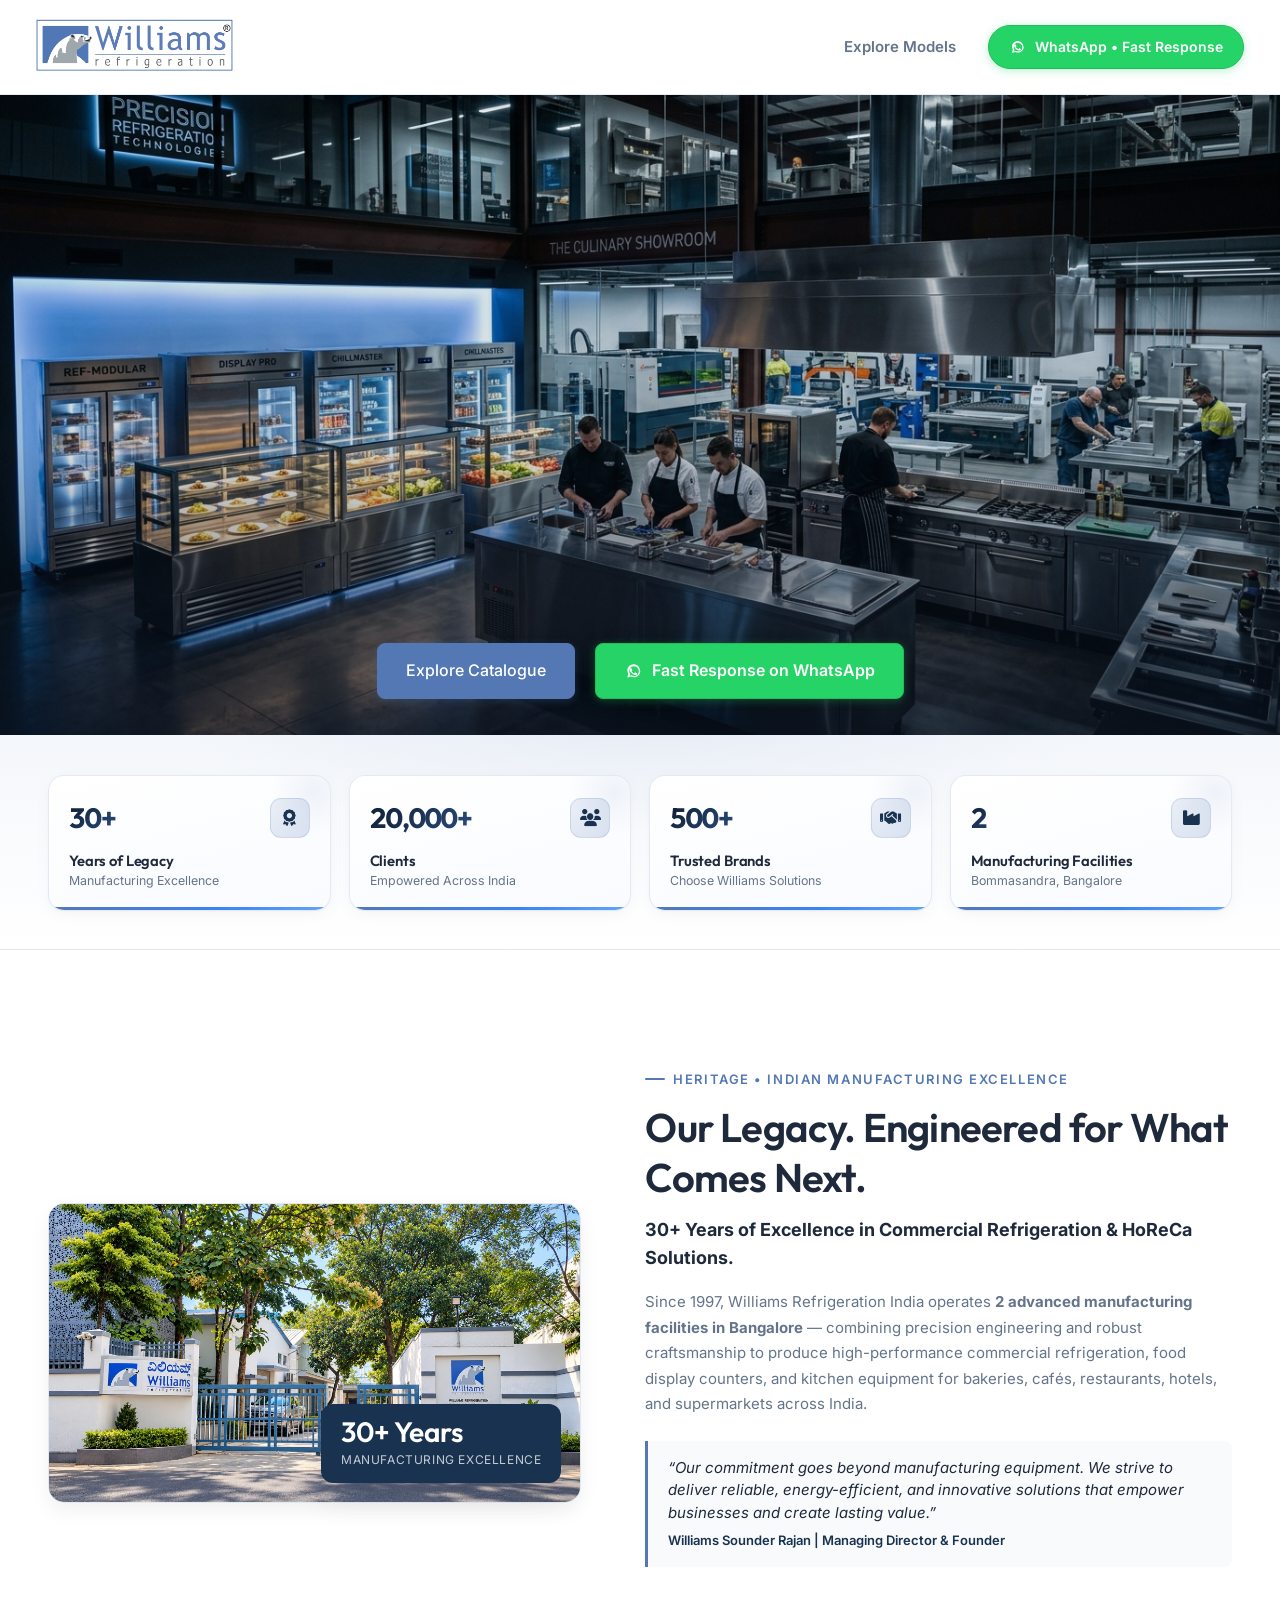
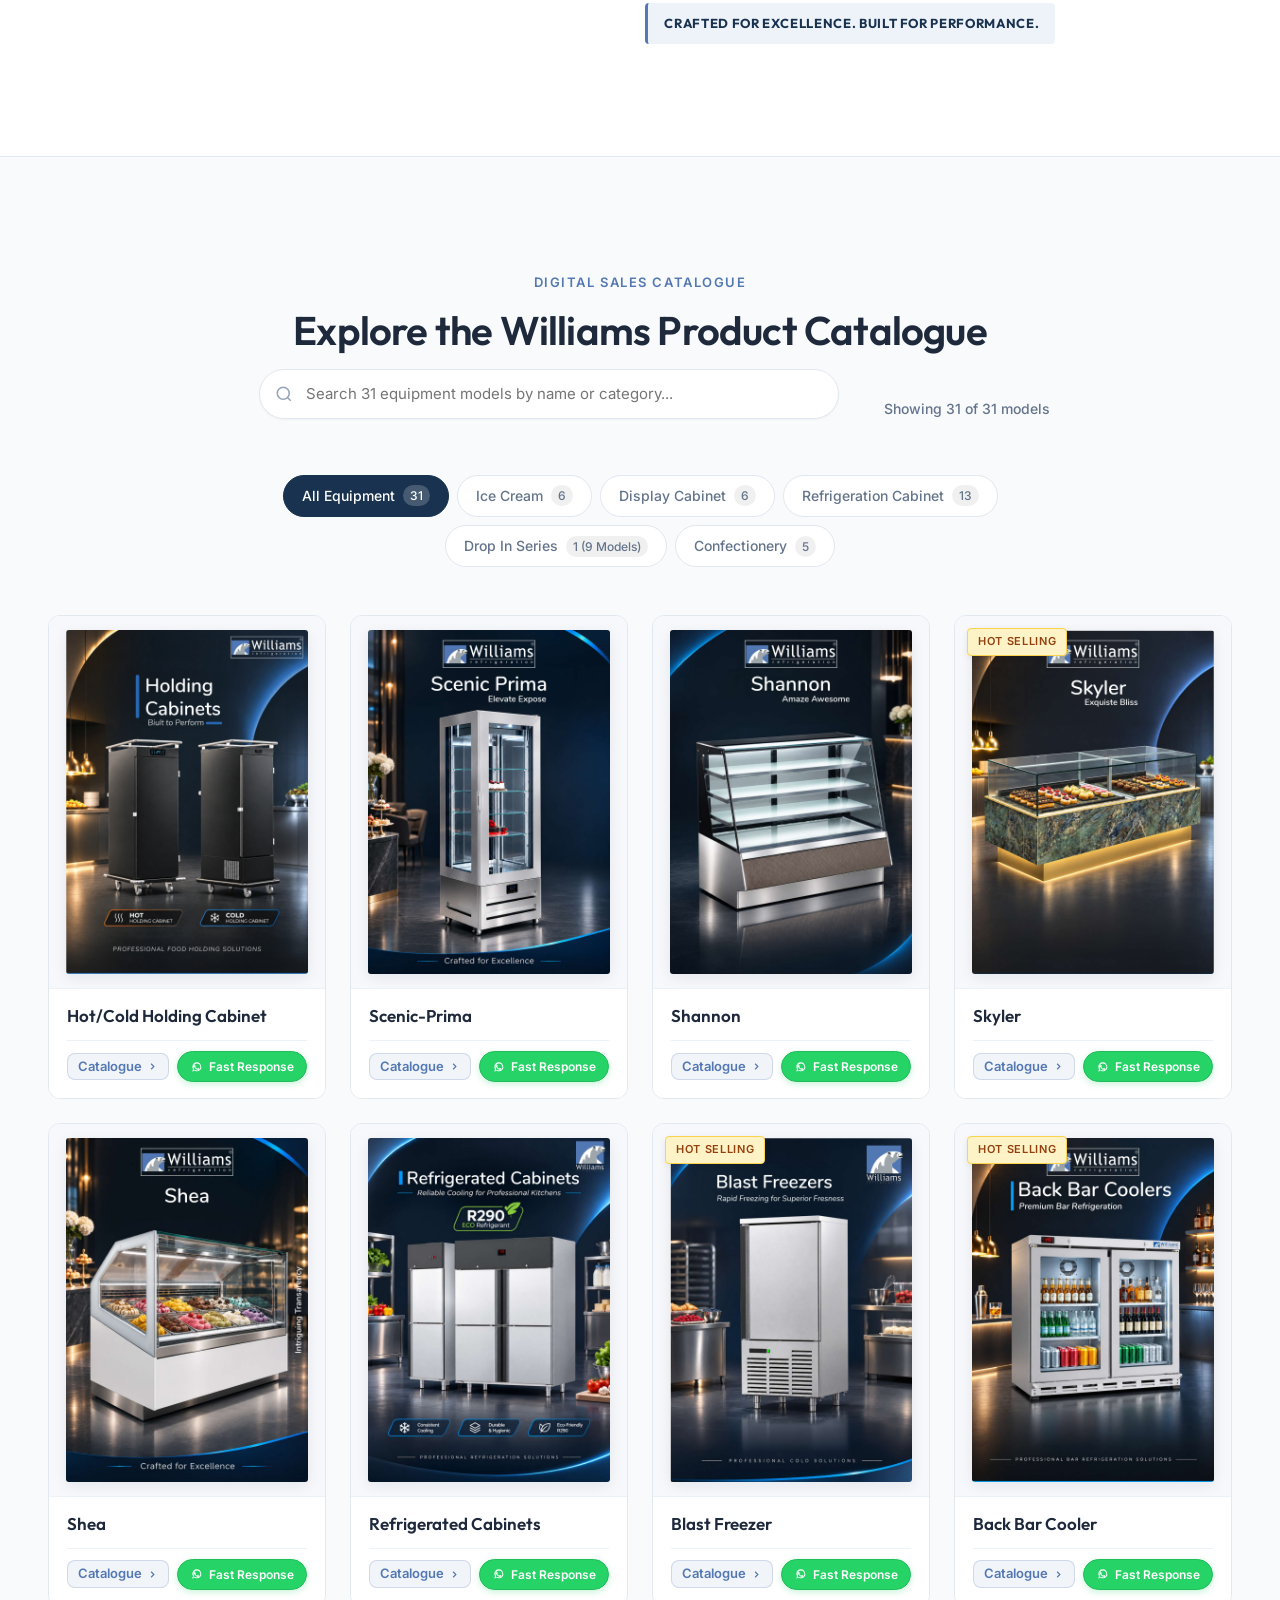
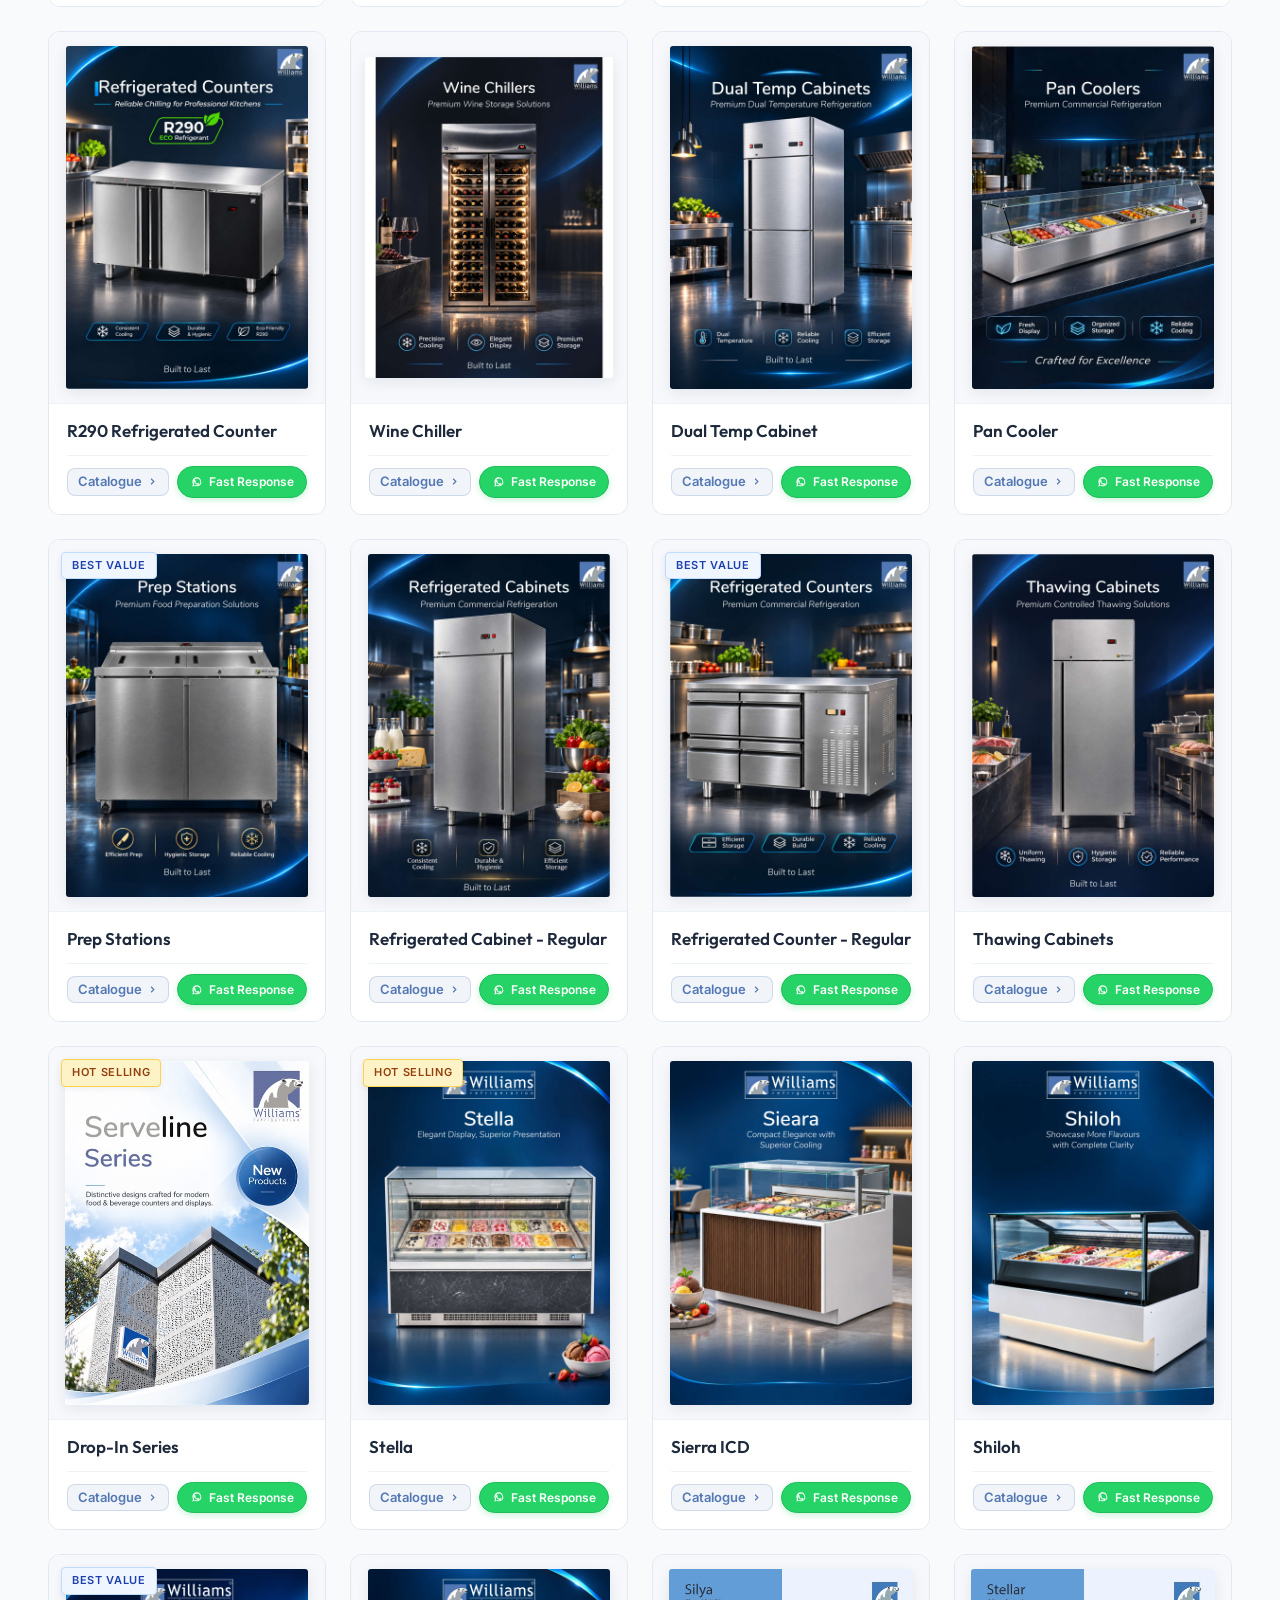
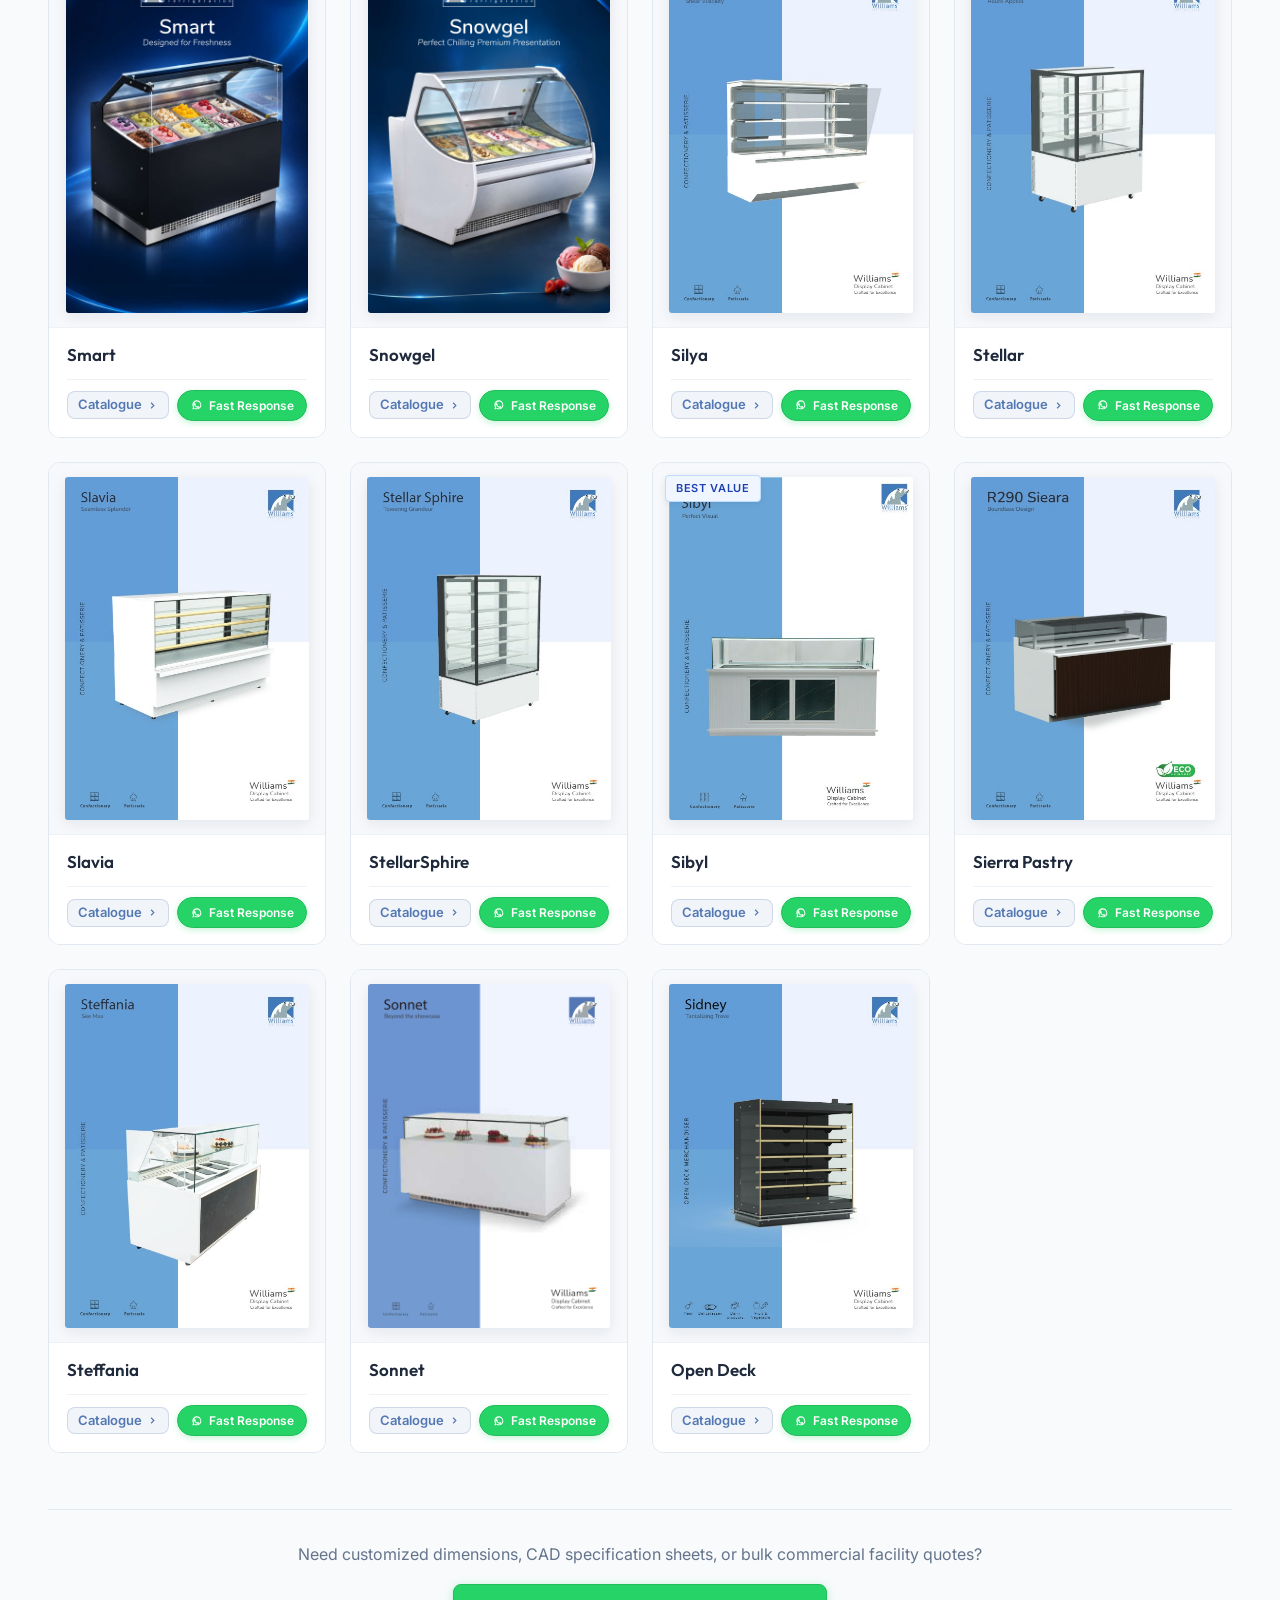
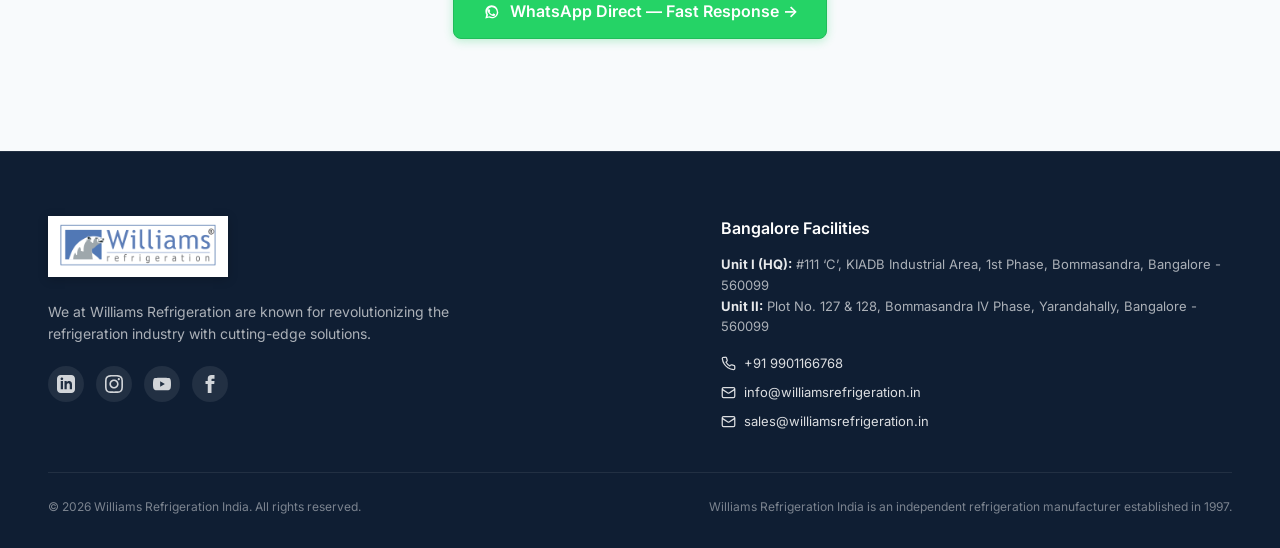
==== commit d2d74d04: "feat(catalogue): update Hot/Cold Holding Cabinet high-res thumbnail and cache buster" ====
--- a/index.html
+++ b/index.html
@@ -1051,7 +1051,7 @@
 
   <!-- Scripts -->
   <script src="js/analytics.js?v=7.1"></script>
-  <script src="js/products-data.js?v=8.3"></script>
+  <script src="js/products-data.js?v=8.4"></script>
   <script src="js/main.js?v=8.2"></script>
 </body>
 
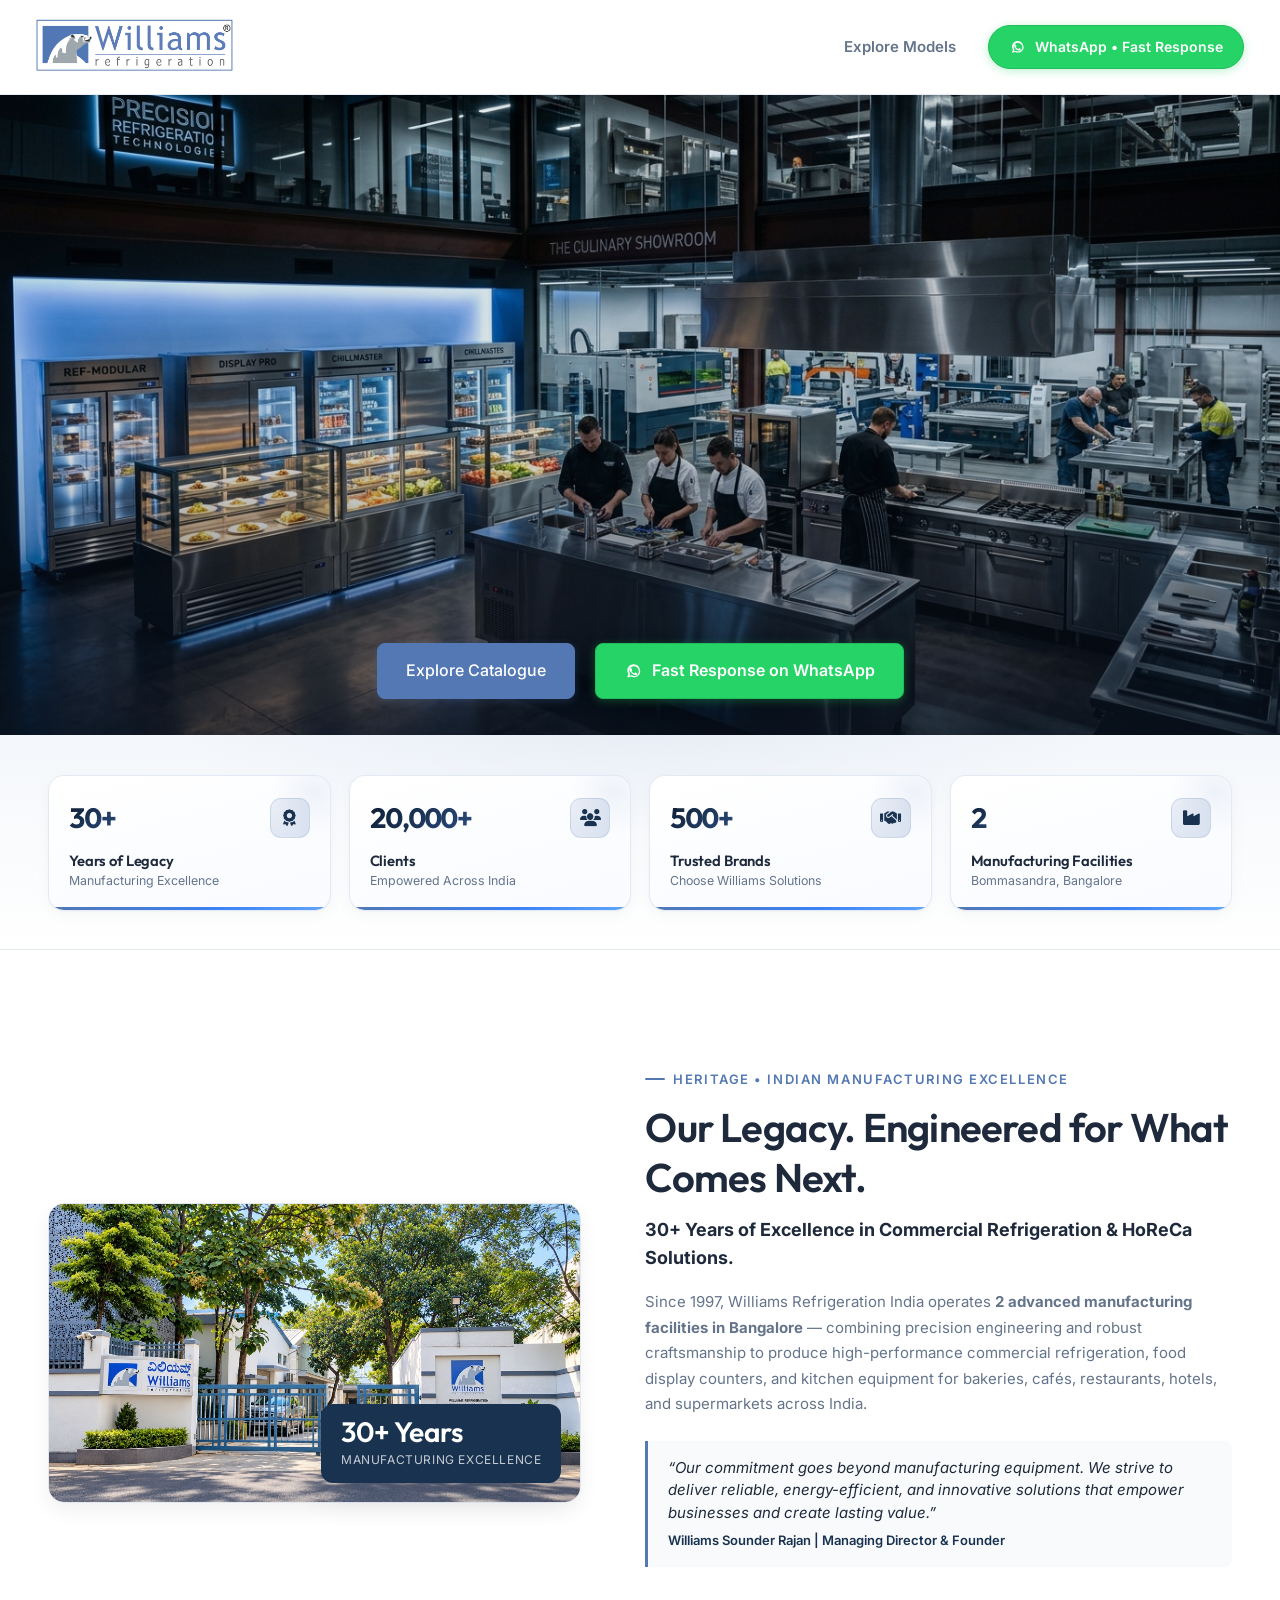
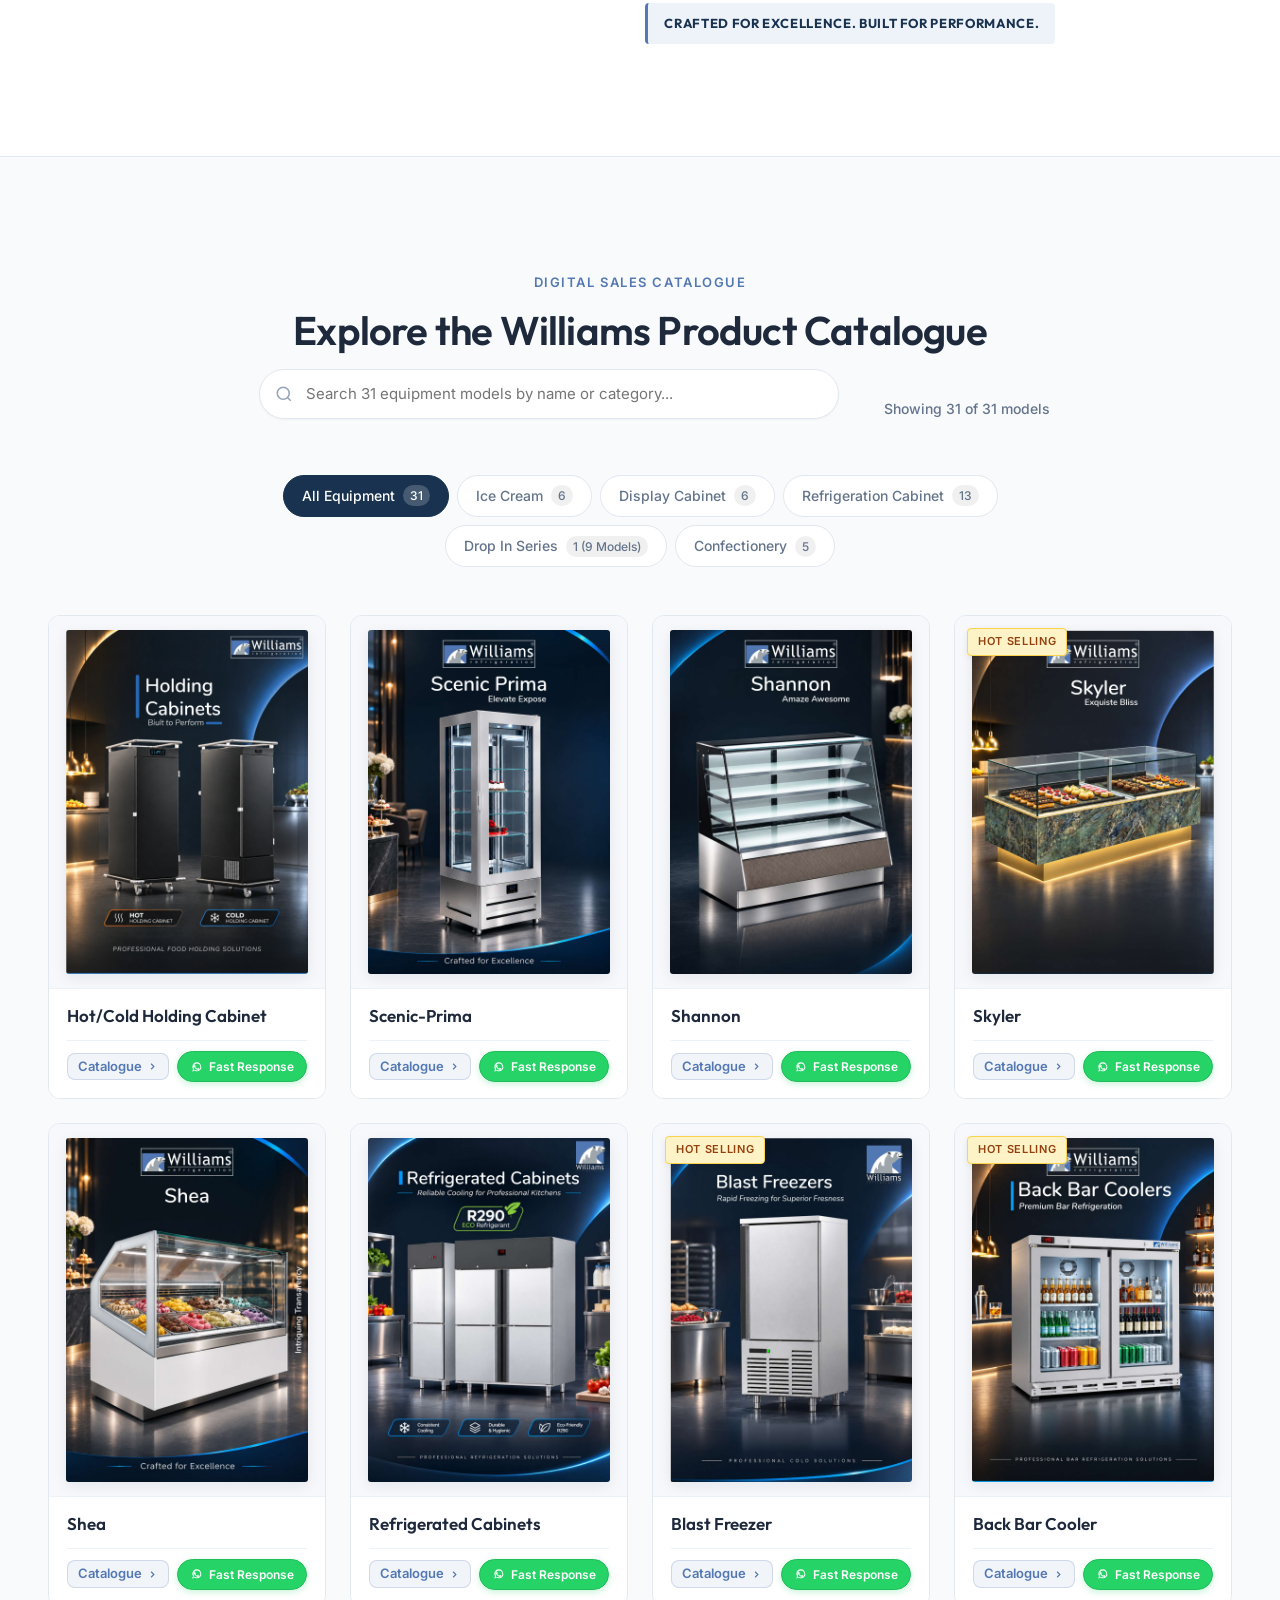
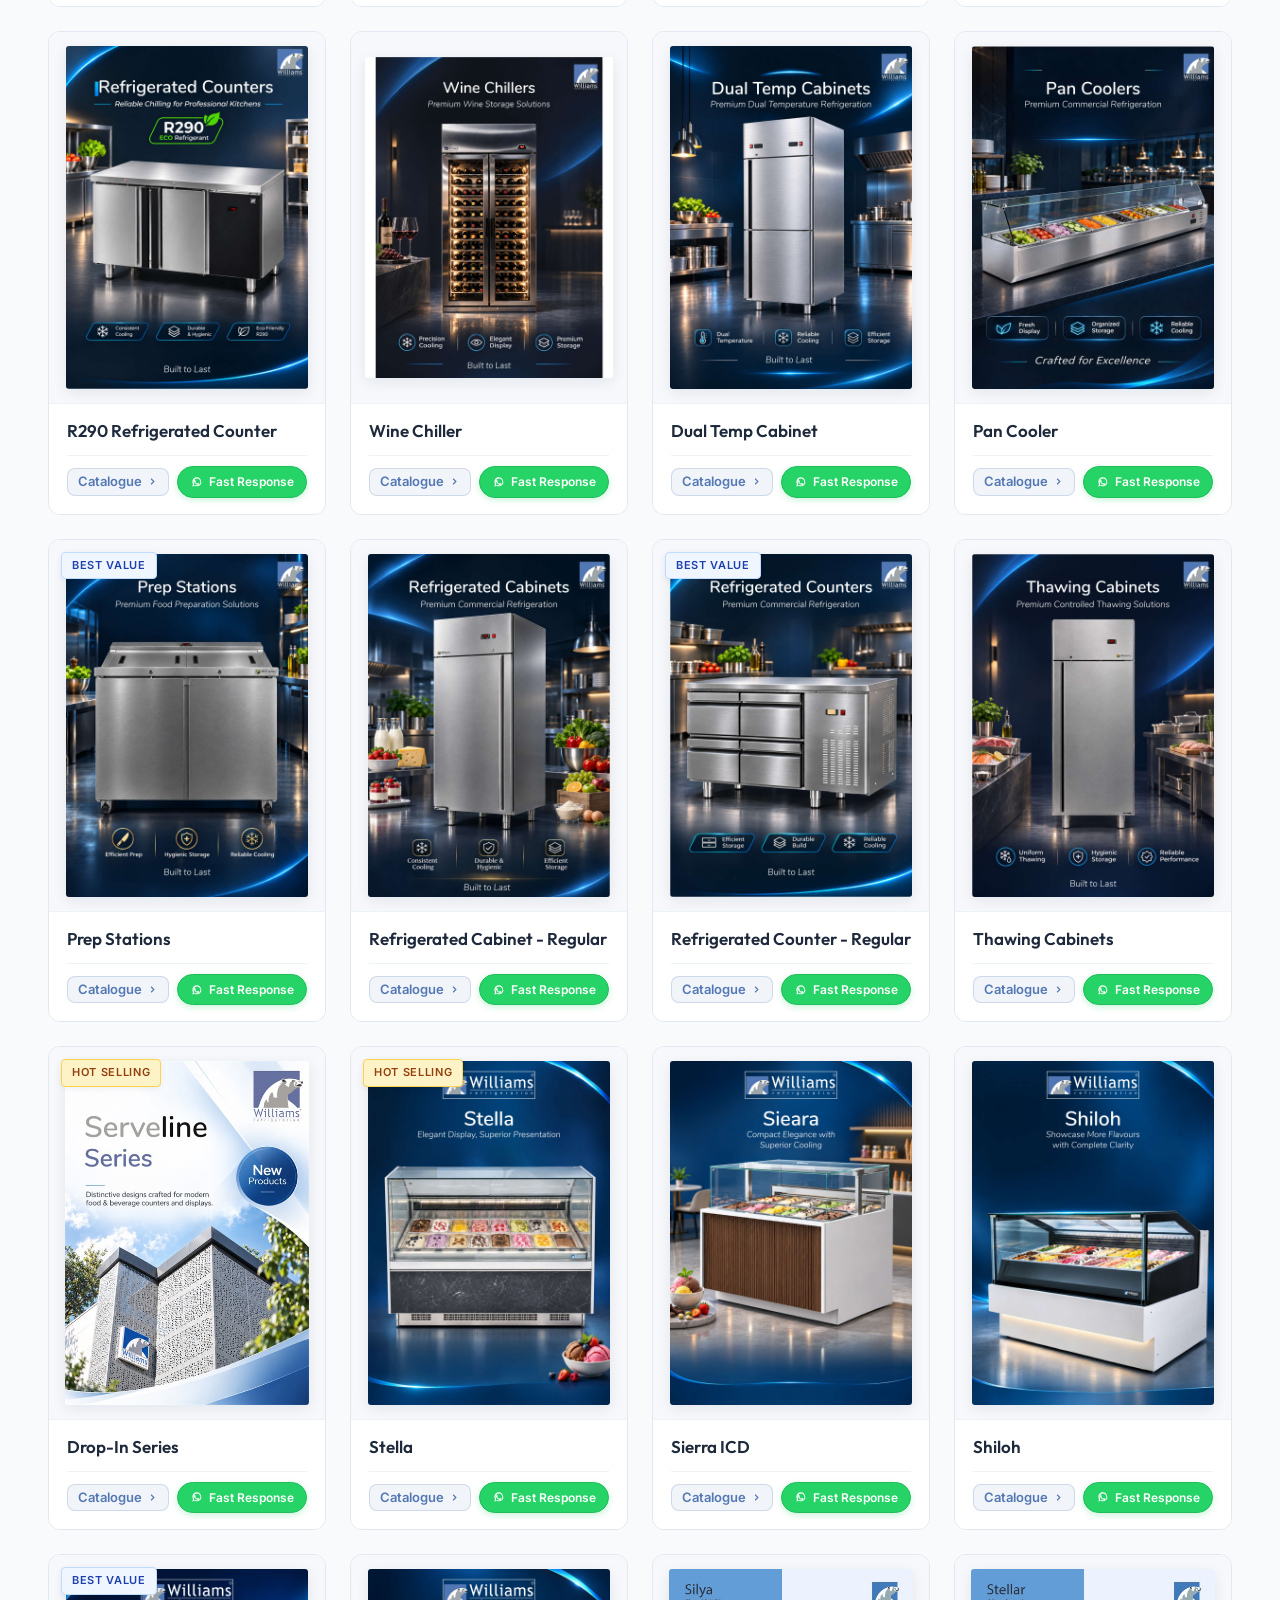
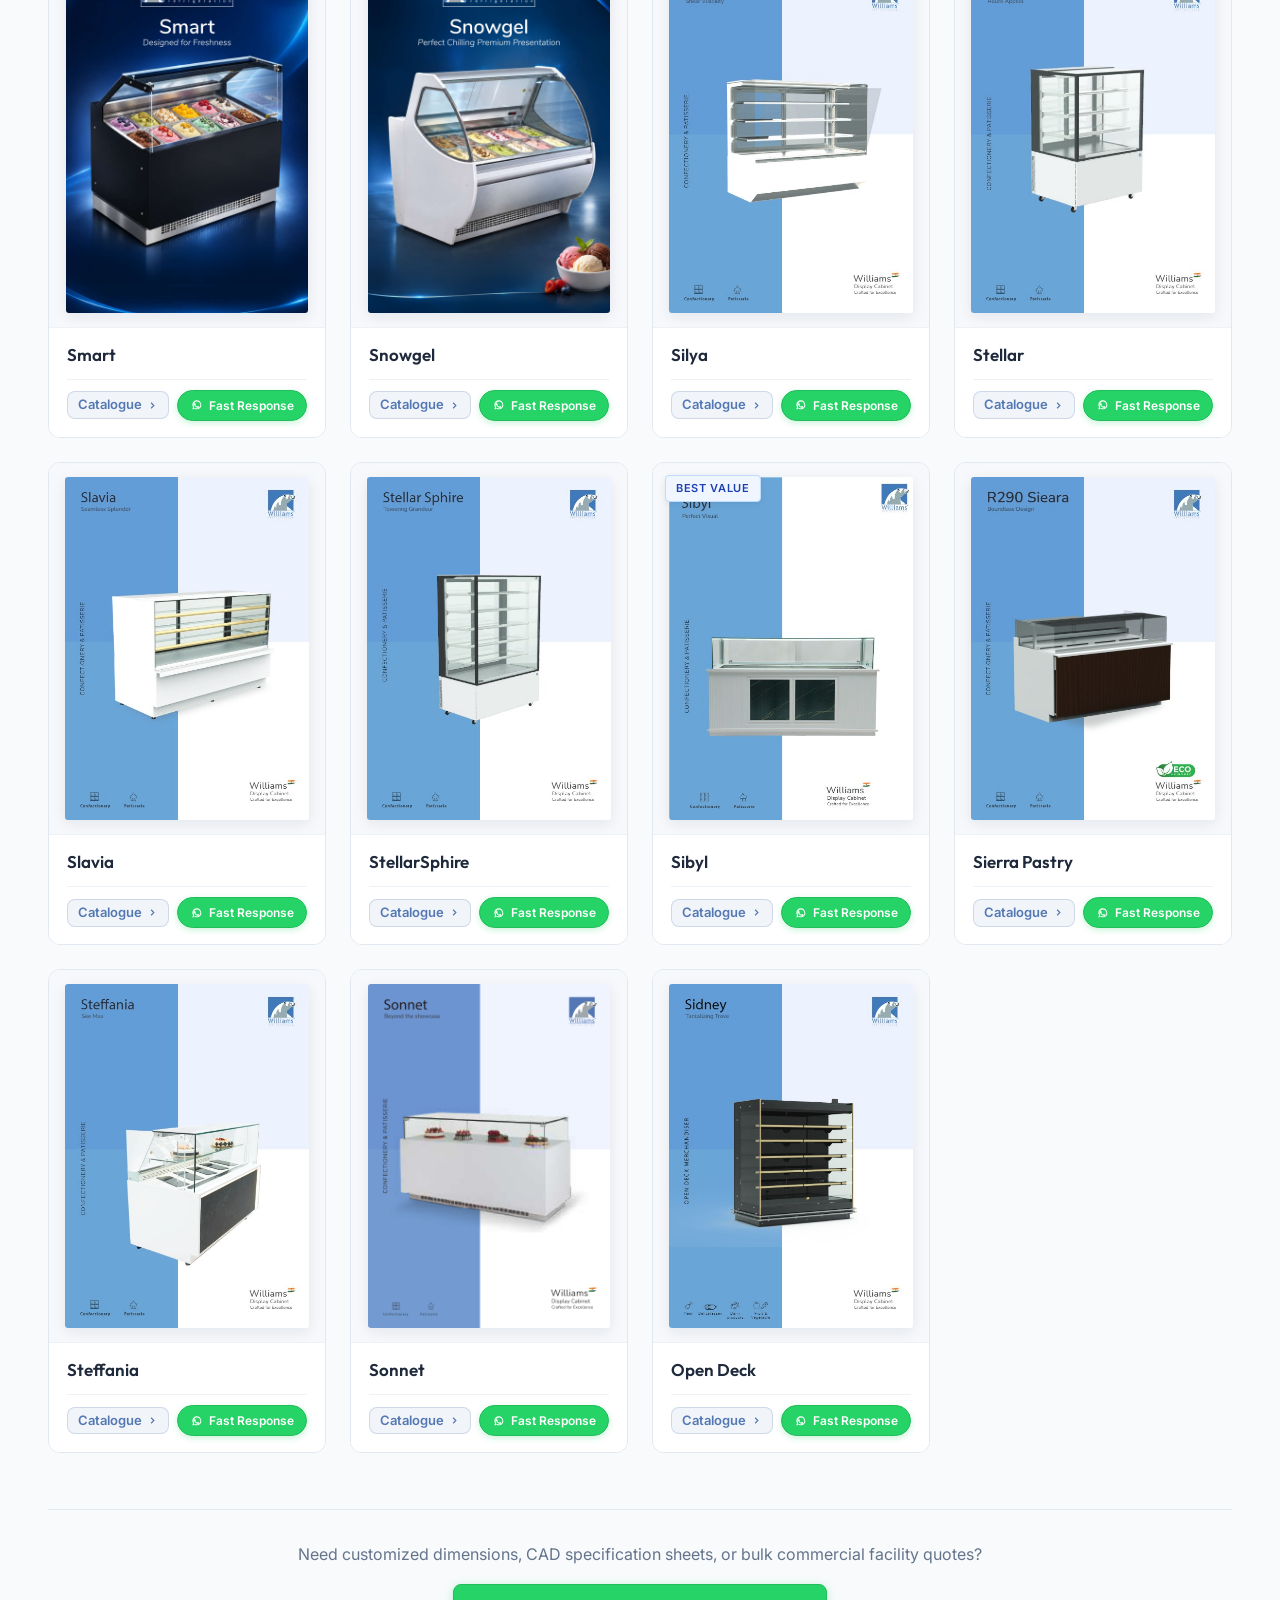
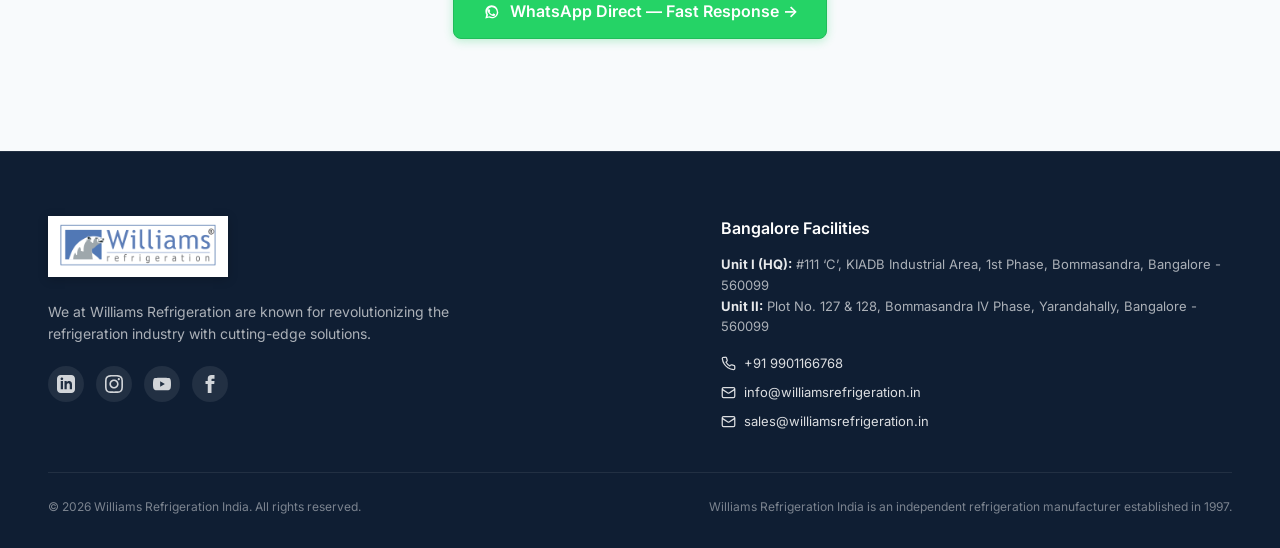
==== commit 457b437b: "feat(mobile): rebuild mobile UI sections, fix CSS cascade bugs, touch targets, and hero CTA alignmen" ====
--- a/index.html
+++ b/index.html
@@ -54,7 +54,7 @@
     integrity="sha512-SnH5WK+bZxgPHs44uWIX+LLJAJ9/2PkPKZ5QiAj6Ta86w+fsb2TkcmfRyVX3pBnMFcV7oQPJkl9QevSCWr3W6A=="
     crossorigin="anonymous" referrerpolicy="no-referrer">
   <link rel="stylesheet" href="css/tokens.css?v=7.0">
-  <link rel="stylesheet" href="css/styles.css?v=7.6">
+  <link rel="stylesheet" href="css/styles.css?v=7.7">
 
 
 
--- a/css/styles.css
+++ b/css/styles.css
@@ -626,17 +626,18 @@
     display: none !important;
   }
 
-  /* Position buttons directly below the video: Explore + Watch side-by-side, Fast Response below */
+  /* Position buttons directly below the video: clean full-width stacked CTAs */
   .hero-bottom-actions {
     position: relative;
     bottom: auto;
     left: auto;
     right: auto;
     width: 100%;
-    padding: 14px 14px 22px;
+    padding: 16px 16px 22px;
     background: linear-gradient(180deg, #0F1E33 0%, #0B1626 100%);
-    display: grid;
-    grid-template-columns: 1fr 1fr;
+    display: flex;
+    flex-direction: column;
+    align-items: stretch;
     gap: 10px;
     box-sizing: border-box;
     z-index: 5;
@@ -645,37 +646,35 @@
   .hero-bottom-actions .btn {
     width: 100%;
     max-width: none;
+    min-height: 48px;
     box-sizing: border-box;
-    border-radius: var(--radius-md);
+    border-radius: 12px;
     margin: 0;
   }
 
-  /* Button 1: Explore Catalogue (Left side) */
+  /* Button 1: Explore Catalogue */
   #heroExploreCta {
-    grid-column: 1 / 2;
-    padding: 12px 6px;
-    font-size: 0.875rem;
+    padding: 13px 18px;
+    font-size: 0.9375rem;
     font-weight: 600;
     text-align: center;
     justify-content: center;
     white-space: nowrap;
   }
 
-  /* Button 2: Watch Stories (Right side) */
+  /* Button 2: Watch Stories (Hidden when disabled) */
   #heroReviewsCta {
-    grid-column: 2 / 3;
-    padding: 12px 6px;
-    font-size: 0.875rem;
+    padding: 13px 18px;
+    font-size: 0.9375rem;
     font-weight: 600;
     text-align: center;
     justify-content: center;
     white-space: nowrap;
   }
 
-  /* Button 3: WhatsApp Fast Response (Full width below) */
+  /* Button 3: WhatsApp Fast Response */
   #heroWhatsappCta {
-    grid-column: 1 / -1;
-    padding: 13px 16px;
+    padding: 13px 18px;
     font-size: 0.9375rem;
     font-weight: 600;
     text-align: center;
@@ -4222,3 +4221,209 @@
   }
 }
 
+/* ==========================================================================
+   12. Comprehensive Mobile UI/UX Overrides (Cascade-Safe)
+   ========================================================================== */
+section[id],
+footer[id] {
+  scroll-margin-top: 96px;
+}
+
+@media (max-width: 768px) {
+  section[id],
+  footer[id] {
+    scroll-margin-top: 72px;
+  }
+
+  /* Legacy Section Mobile Polish */
+  .legacy-section {
+    padding: 44px 0;
+  }
+  .legacy-grid {
+    gap: 28px;
+  }
+  .legacy-lead {
+    font-size: 1rem;
+    margin-bottom: 12px;
+  }
+  .legacy-body {
+    font-size: 0.875rem;
+    line-height: 1.65;
+    margin-bottom: 14px;
+  }
+  .legacy-quote-card {
+    padding: 14px 16px;
+    margin-top: 18px;
+    margin-bottom: 14px;
+  }
+  .legacy-quote-card p {
+    font-size: 0.875rem;
+  }
+  .legacy-motto-banner {
+    font-size: 0.875rem;
+    padding: 12px 14px;
+    text-align: center;
+  }
+
+  /* Footer Mobile Contact Cards & Touch Targets */
+  .minimal-footer {
+    padding: 40px 0 24px;
+  }
+  .footer-inner {
+    gap: 28px;
+    padding-bottom: 24px;
+  }
+  .footer-logo {
+    max-width: 170px;
+    margin-bottom: 14px;
+  }
+  .footer-social-links {
+    gap: 10px;
+  }
+  .social-icon-btn {
+    width: 42px;
+    height: 42px;
+  }
+  .footer-contacts {
+    display: grid;
+    grid-template-columns: 1fr;
+    gap: 10px;
+  }
+  .footer-contact-link {
+    background: rgba(255, 255, 255, 0.07);
+    border: 1px solid rgba(255, 255, 255, 0.14);
+    padding: 11px 14px;
+    border-radius: 10px;
+    font-size: 0.84rem;
+    font-weight: 500;
+    min-height: 44px;
+    width: 100%;
+    word-break: break-word;
+  }
+}
+
+@media (max-width: 640px) {
+  /* Equal-Height 2x2 Score Cards */
+  .score-card {
+    height: 100%;
+    justify-content: space-between;
+  }
+  .score-meta {
+    flex-grow: 1;
+    display: flex;
+    flex-direction: column;
+    justify-content: flex-end;
+  }
+
+  /* Balanced 3-Column Trusted Clients Grid */
+  .clients-logos-grid {
+    display: grid;
+    grid-template-columns: repeat(3, minmax(0, 1fr));
+    align-items: center;
+    justify-items: center;
+    gap: 16px 12px;
+  }
+  .client-logo-item img {
+    height: 26px;
+    max-width: 96px;
+  }
+
+  /* Catalogue Search & Tabs (Fixes Cascade Order + Prevents iOS Auto-Zoom) */
+  .catalogue-search-bar-row {
+    flex-direction: column;
+    align-items: stretch;
+    gap: 8px;
+    margin-bottom: 16px;
+  }
+  .catalogue-search-wrap {
+    max-width: 100%;
+    width: 100%;
+    margin: 0;
+  }
+  .catalogue-search-input {
+    font-size: 16px; /* Prevents iOS Safari zoom on focus */
+    padding: 11px 40px 11px 42px;
+    border-radius: 12px;
+    min-height: 44px;
+  }
+  .catalogue-results-count {
+    font-size: 0.78rem;
+    text-align: center;
+  }
+  .category-tabs {
+    justify-content: flex-start;
+    flex-wrap: nowrap;
+    overflow-x: auto;
+    padding: 4px 16px 10px;
+    margin: 0 -16px 18px;
+    gap: 8px;
+  }
+  .tab-btn {
+    min-height: 38px;
+    padding: 7px 13px;
+    font-size: 0.8125rem;
+  }
+
+  /* Product Card Mobile Touch Targets & Proportions */
+  .product-action-link,
+  .product-whatsapp-btn {
+    min-height: 36px;
+    height: 36px;
+  }
+  .catalogue-cta-wrap {
+    margin-top: 32px;
+    padding-top: 24px;
+  }
+  .catalogue-cta-wrap .btn {
+    width: 100%;
+    max-width: 360px;
+    justify-content: center;
+    min-height: 48px;
+  }
+
+  /* PDF Viewer Header Actions (Fixes Cascade Override) */
+  .pdf-header-actions {
+    gap: 6px;
+    flex-shrink: 0;
+  }
+  .pdf-share-btn {
+    width: 36px;
+    height: 36px;
+    padding: 0;
+    border-radius: 9px;
+    justify-content: center;
+  }
+  .pdf-share-btn span {
+    display: none;
+  }
+}
+
+@media (max-width: 480px) {
+  .nav-brand-logo {
+    height: 40px;
+    max-width: 160px;
+  }
+  .nav-whatsapp-btn {
+    padding: 8px 12px;
+    font-size: 0.75rem;
+    min-height: 38px;
+    white-space: nowrap;
+  }
+}
+
+@media (max-width: 360px) {
+  .nav-brand-logo {
+    height: 36px;
+    max-width: 138px;
+  }
+  .nav-whatsapp-btn {
+    padding: 7px 10px;
+    font-size: 0.7rem;
+  }
+  .product-action-link,
+  .product-whatsapp-btn {
+    min-height: 34px;
+    height: 34px;
+  }
+}
+
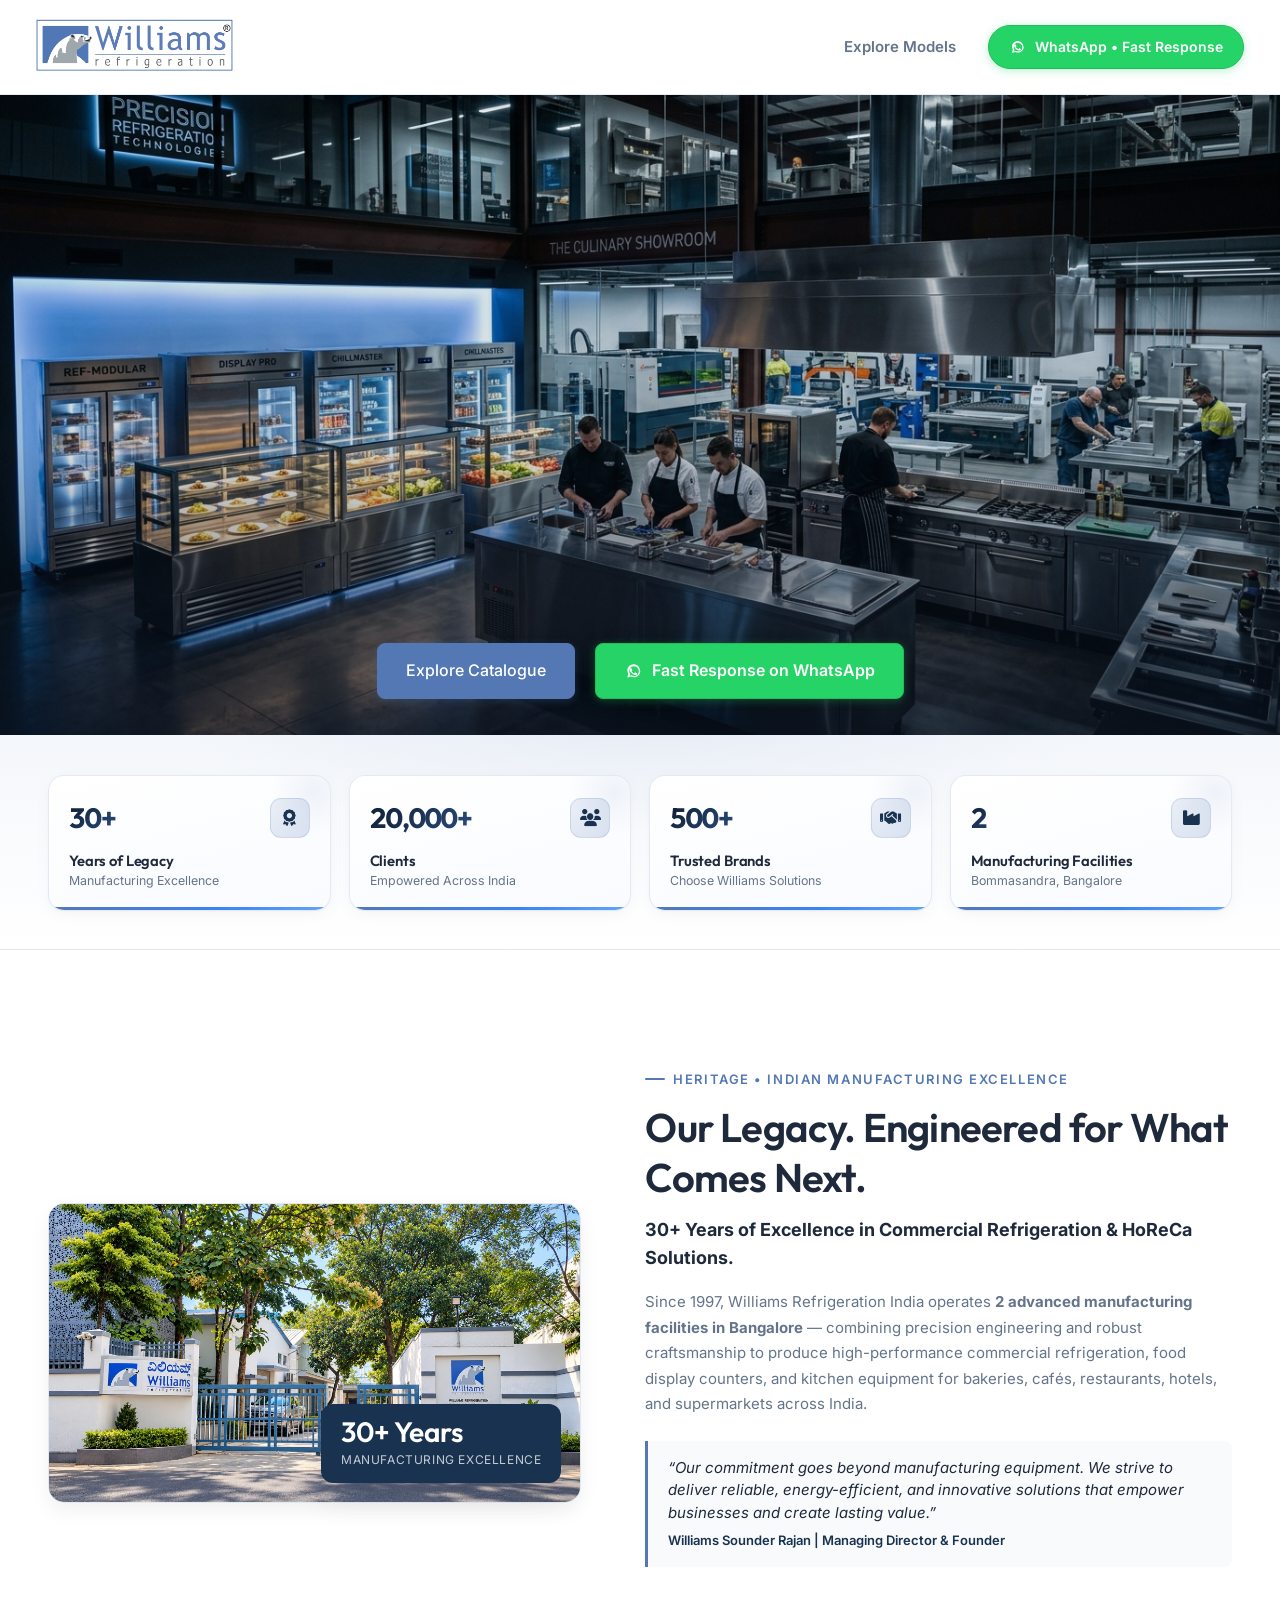
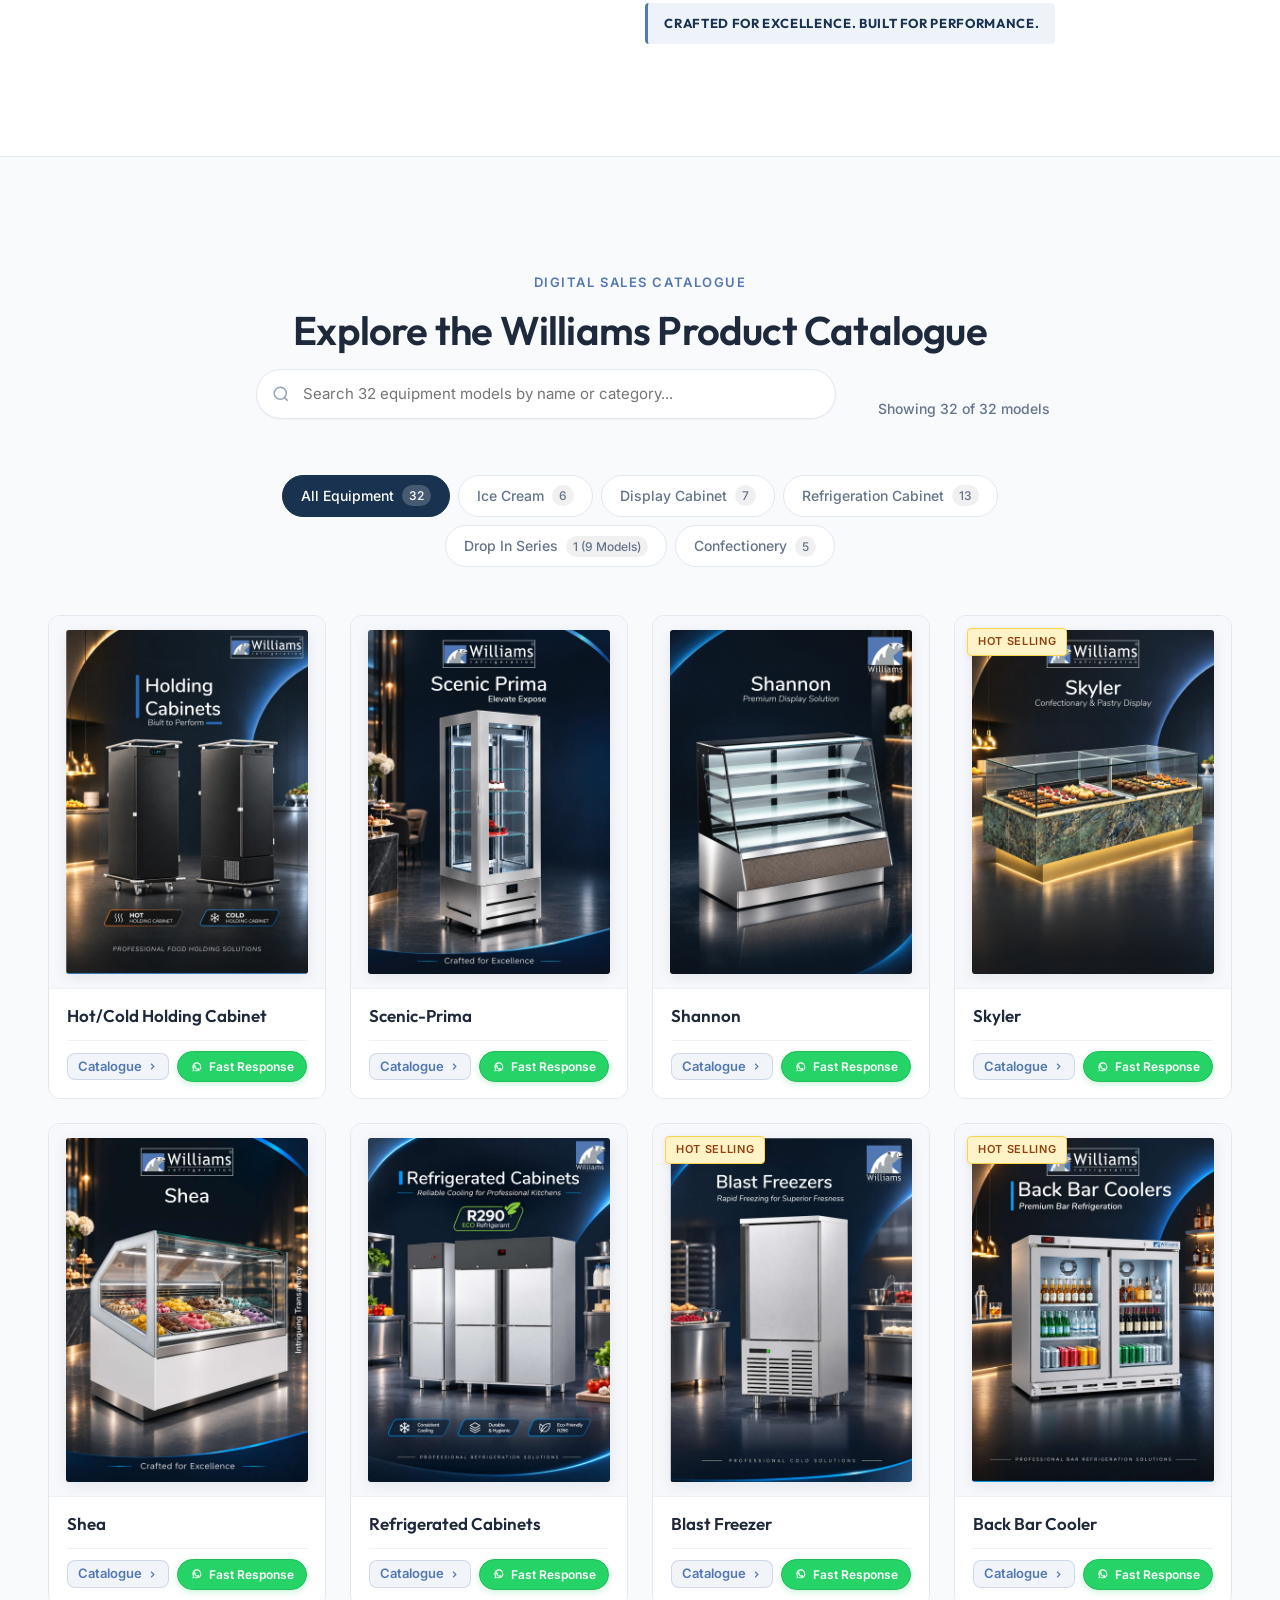
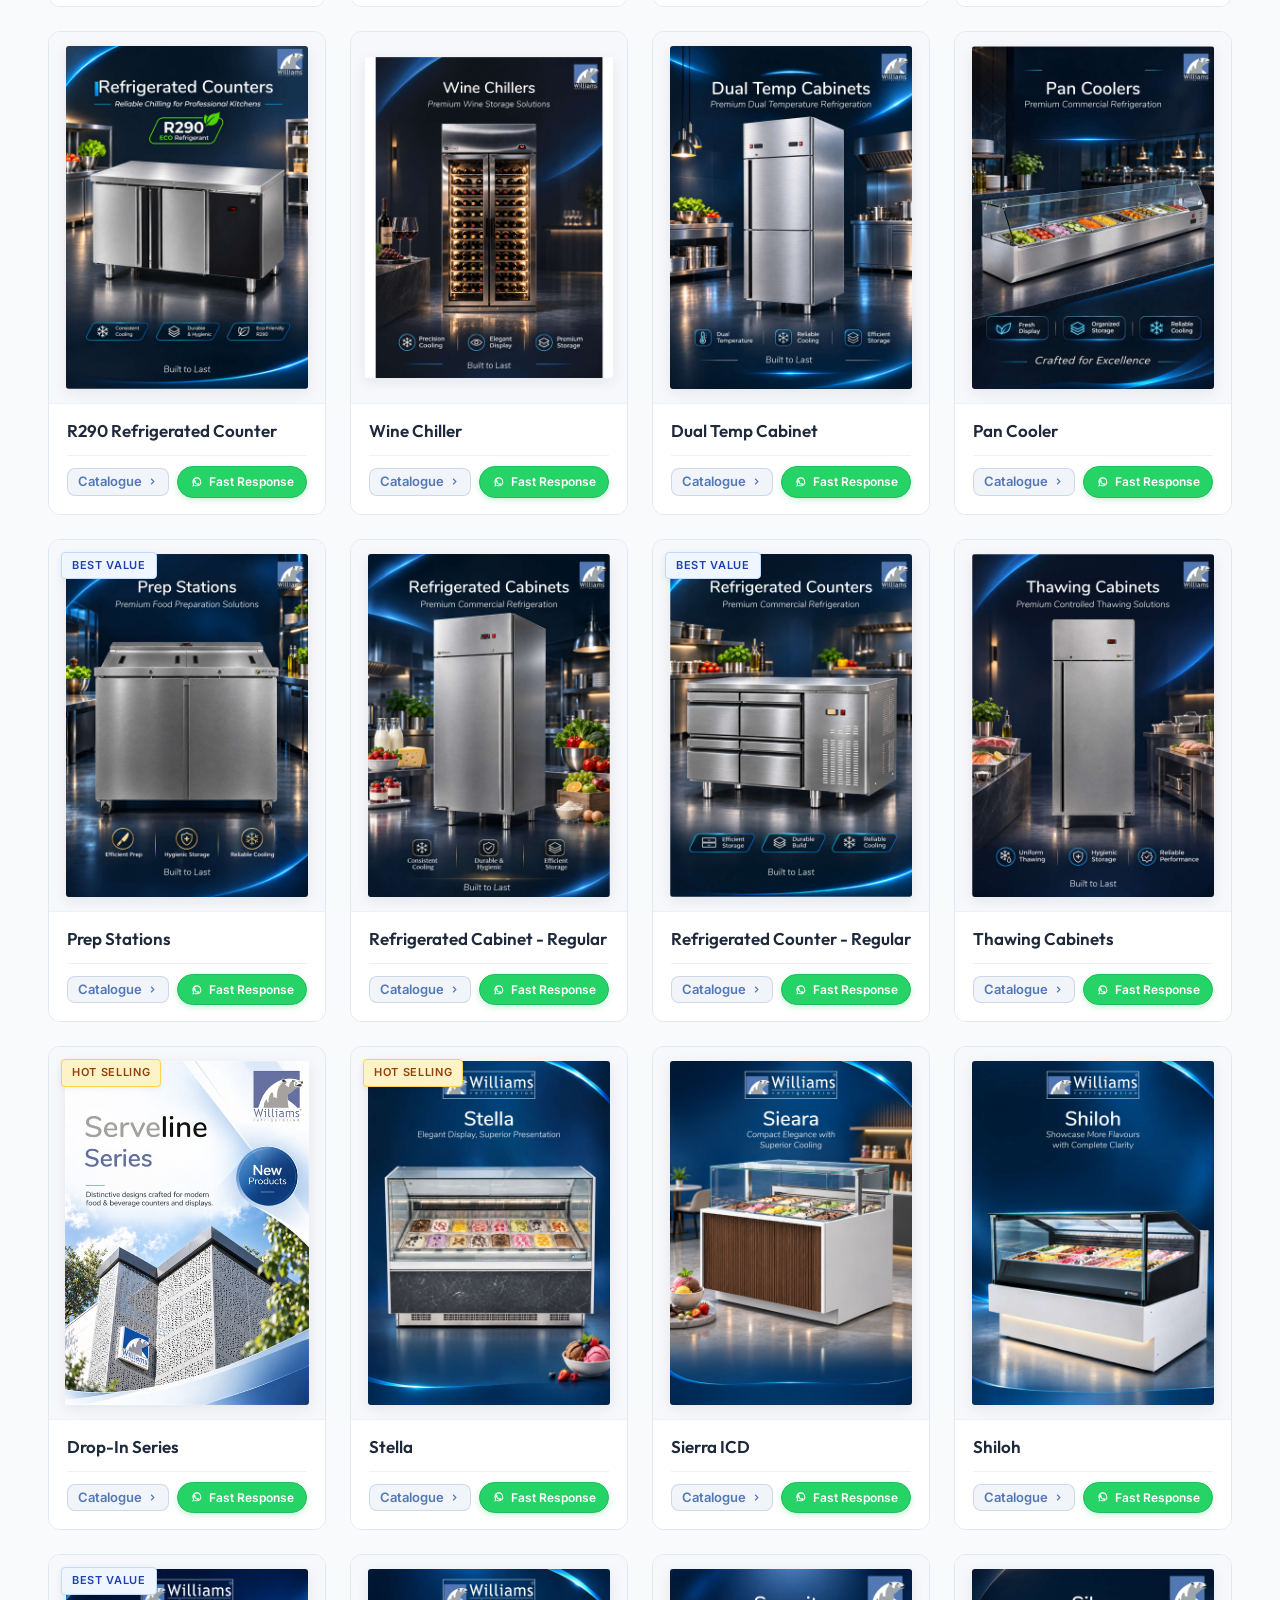
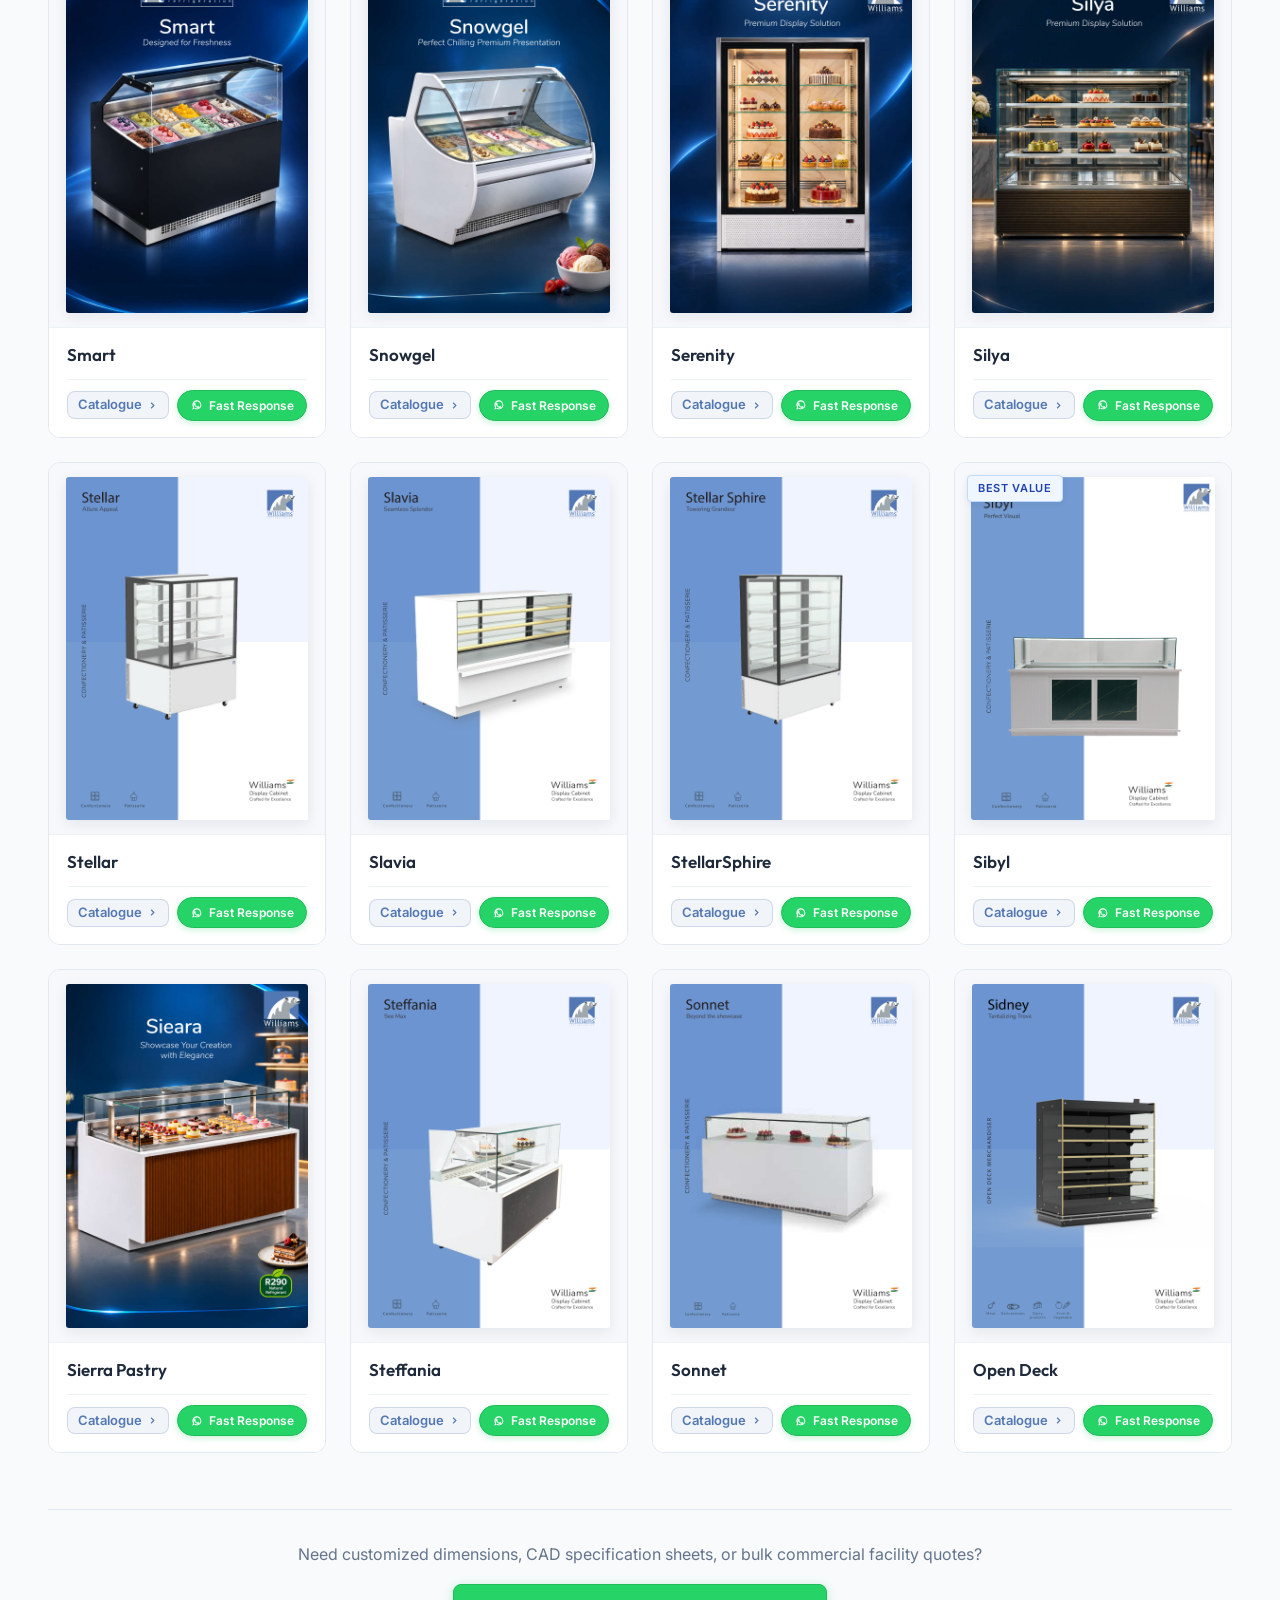
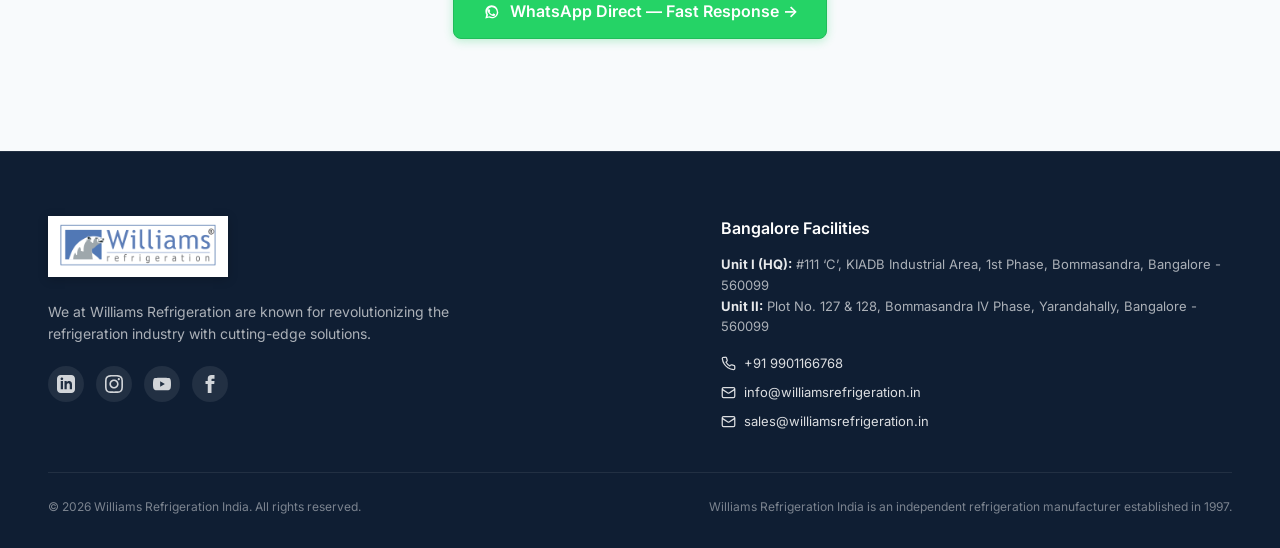
==== commit 3edb7490: "feat(catalogue): update 13 Display, Confectionery & Ice Cream PDFs/thumbnails and add Serenity" ====
--- a/index.html
+++ b/index.html
@@ -339,18 +339,18 @@
                 <line x1="21" y1="21" x2="16.65" y2="16.65" />
               </svg>
               <input type="text" id="catalogueSearchInput" class="catalogue-search-input"
-                placeholder="Search 31 equipment models by name or category..." aria-label="Search equipment catalogue">
+                placeholder="Search 32 equipment models by name or category..." aria-label="Search equipment catalogue">
               <button type="button" class="catalogue-search-clear" id="catalogueSearchClearBtn"
                 aria-label="Clear search" style="display:none;">&times;</button>
             </div>
-            <div class="catalogue-results-count" id="catalogueResultsCount">Showing 31 of 31 models</div>
+            <div class="catalogue-results-count" id="catalogueResultsCount">Showing 32 of 32 models</div>
           </div>
 
           <!-- Category Filter Tabs -->
           <div class="category-tabs" role="tablist" aria-label="Product Categories">
             <button type="button" class="tab-btn active" data-category="all" role="tab" aria-selected="true"
               id="tab-all">
-              All Equipment <span class="tab-badge" id="tabCountAll">31</span>
+              All Equipment <span class="tab-badge" id="tabCountAll">32</span>
             </button>
             <button type="button" class="tab-btn" data-category="ice-cream" role="tab" aria-selected="false"
               id="tab-ice-cream">
@@ -358,7 +358,7 @@
             </button>
             <button type="button" class="tab-btn" data-category="display-cabinets" role="tab" aria-selected="false"
               id="tab-display-cabinets">
-              Display Cabinet <span class="tab-badge">6</span>
+              Display Cabinet <span class="tab-badge">7</span>
             </button>
             <button type="button" class="tab-btn" data-category="refrigeration-cabinat" role="tab" aria-selected="false"
               id="tab-refrigeration-cabinat">
@@ -1051,8 +1051,8 @@
 
   <!-- Scripts -->
   <script src="js/analytics.js?v=7.1"></script>
-  <script src="js/products-data.js?v=8.4"></script>
-  <script src="js/main.js?v=8.2"></script>
+  <script src="js/products-data.js?v=8.5"></script>
+  <script src="js/main.js?v=8.3"></script>
 </body>
 
 </html>
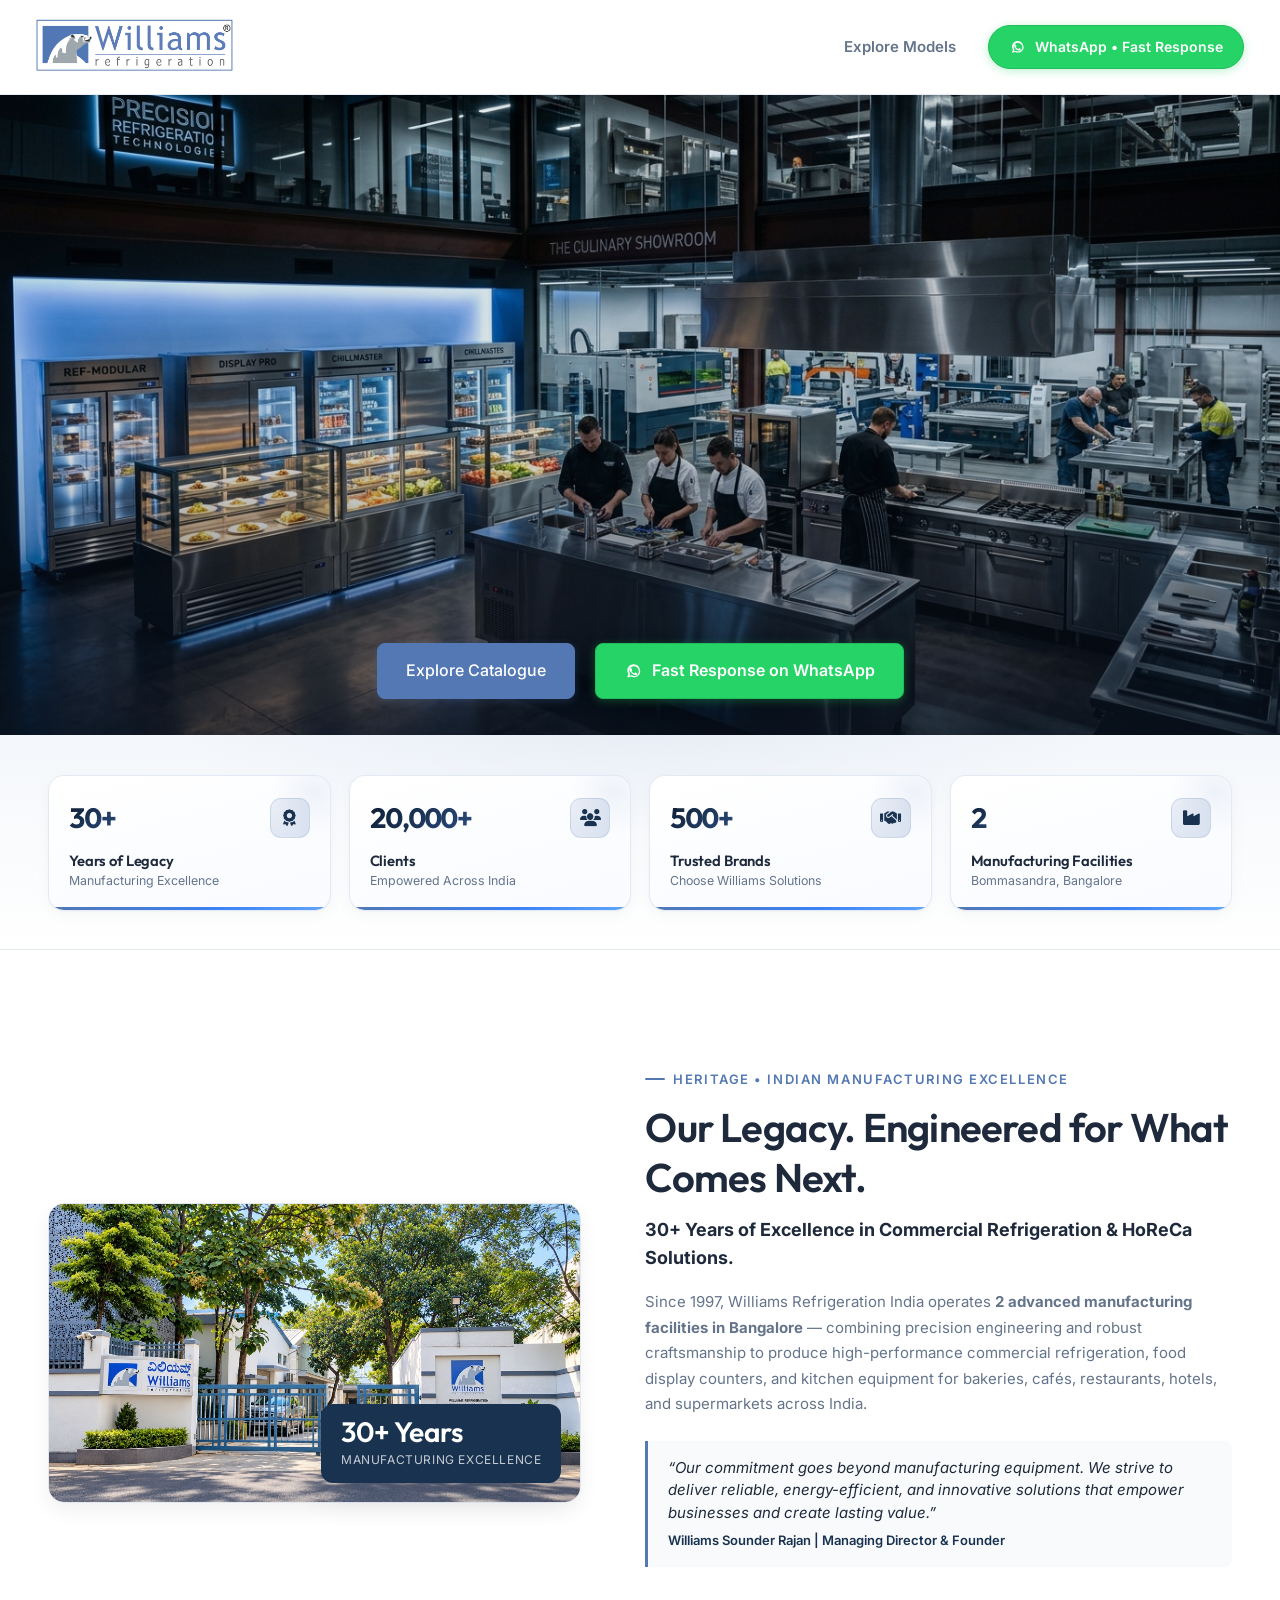
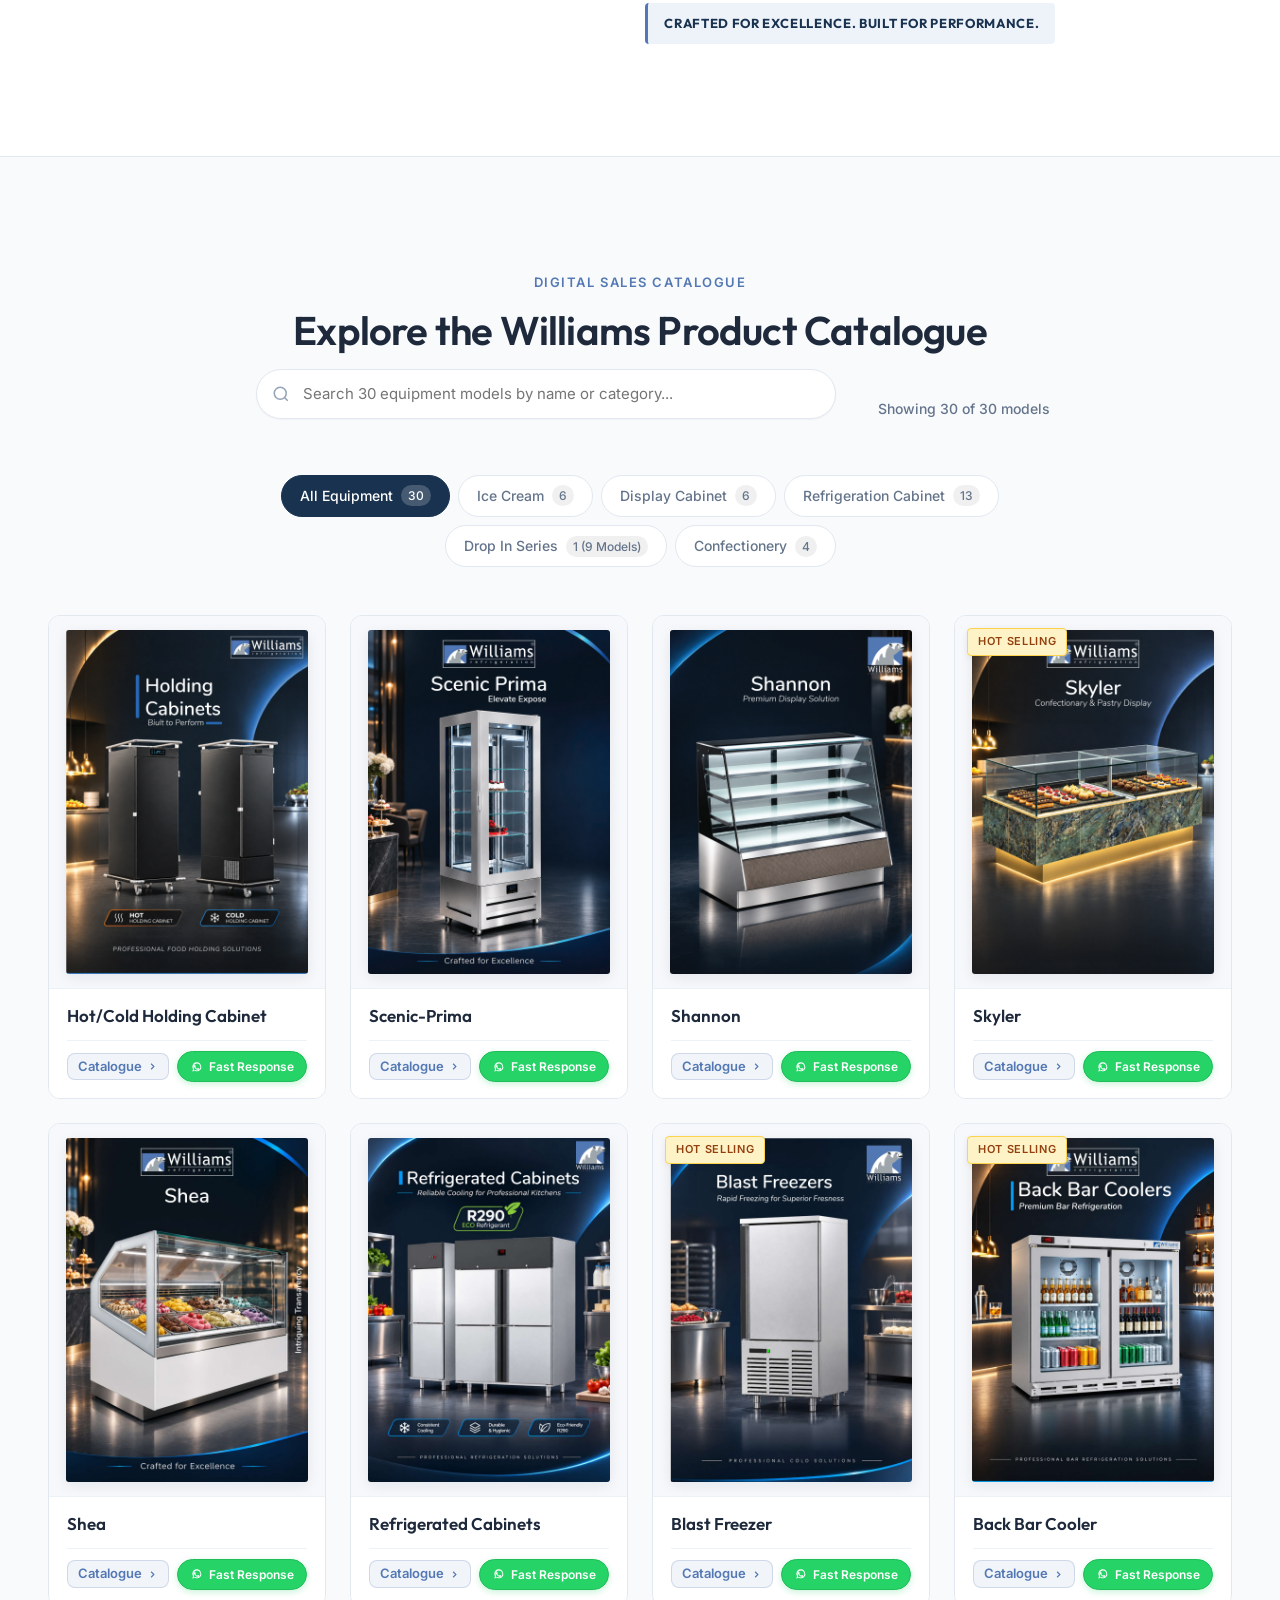
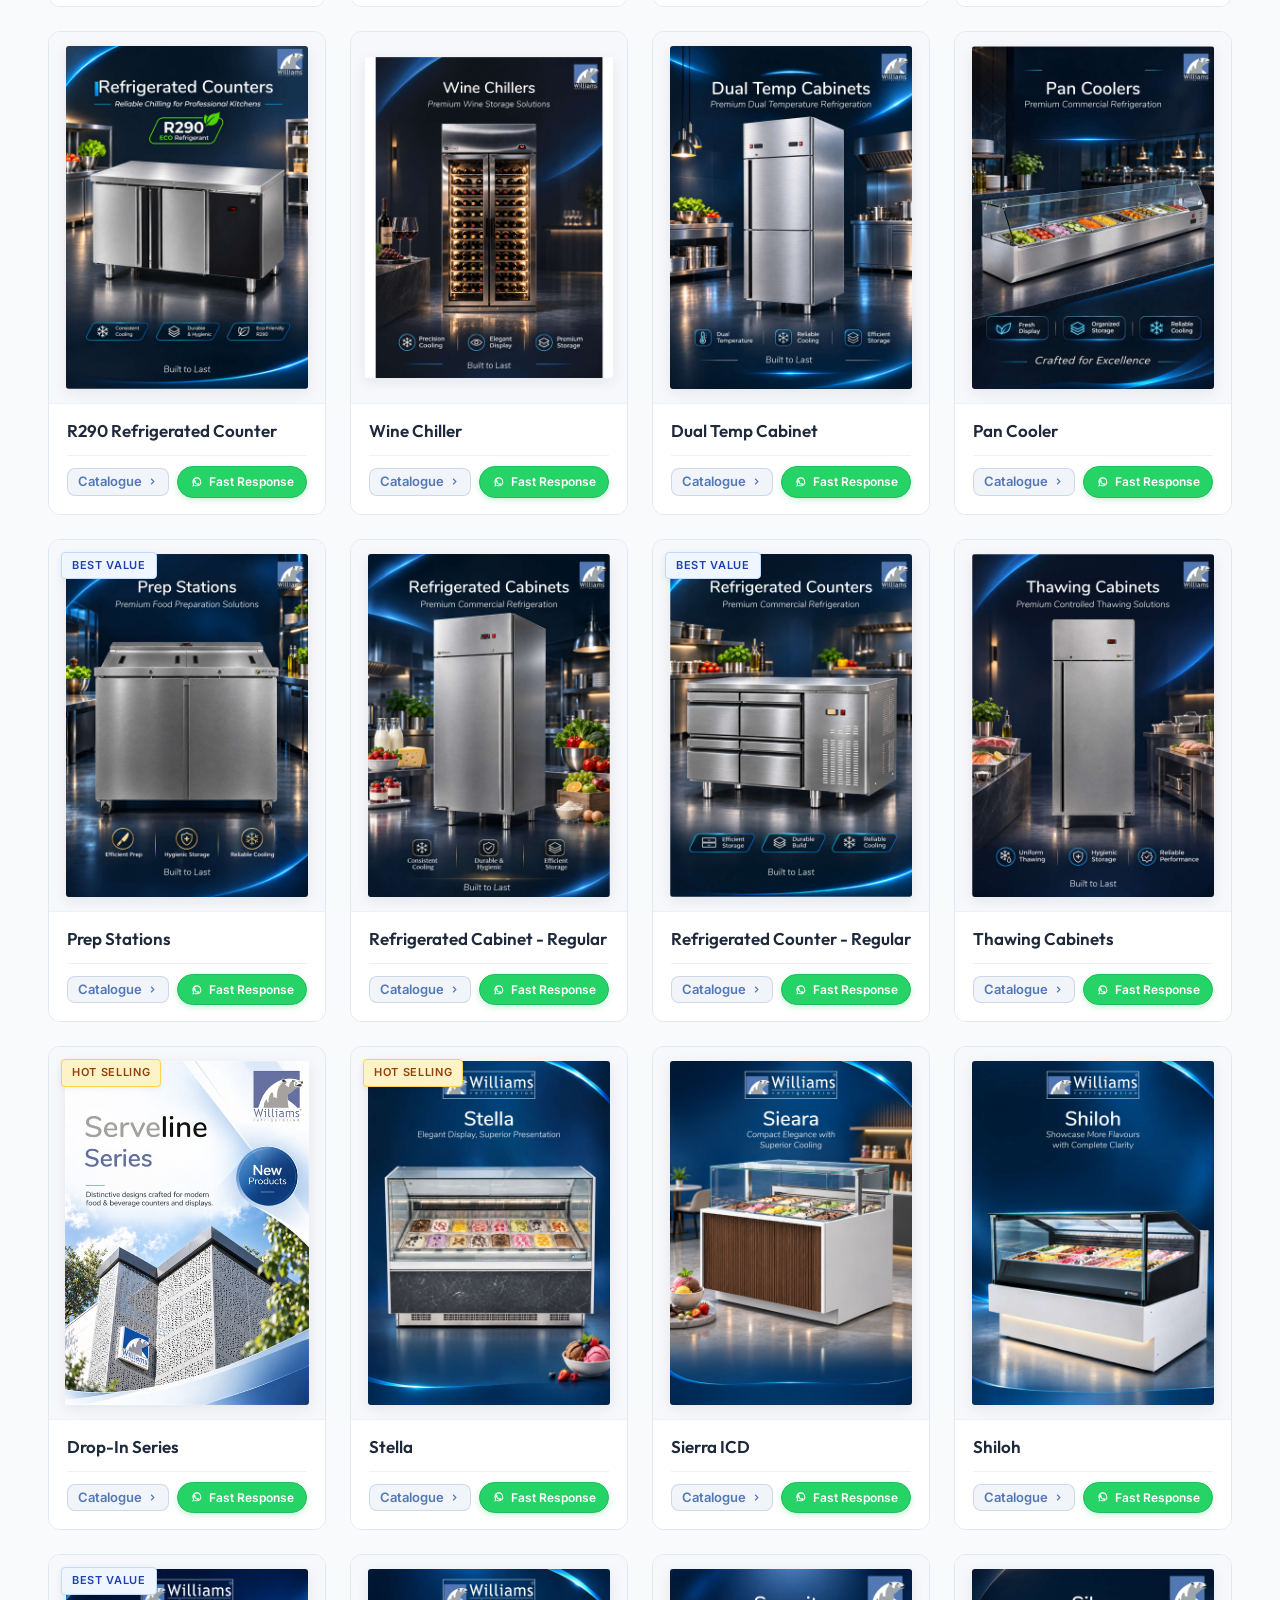
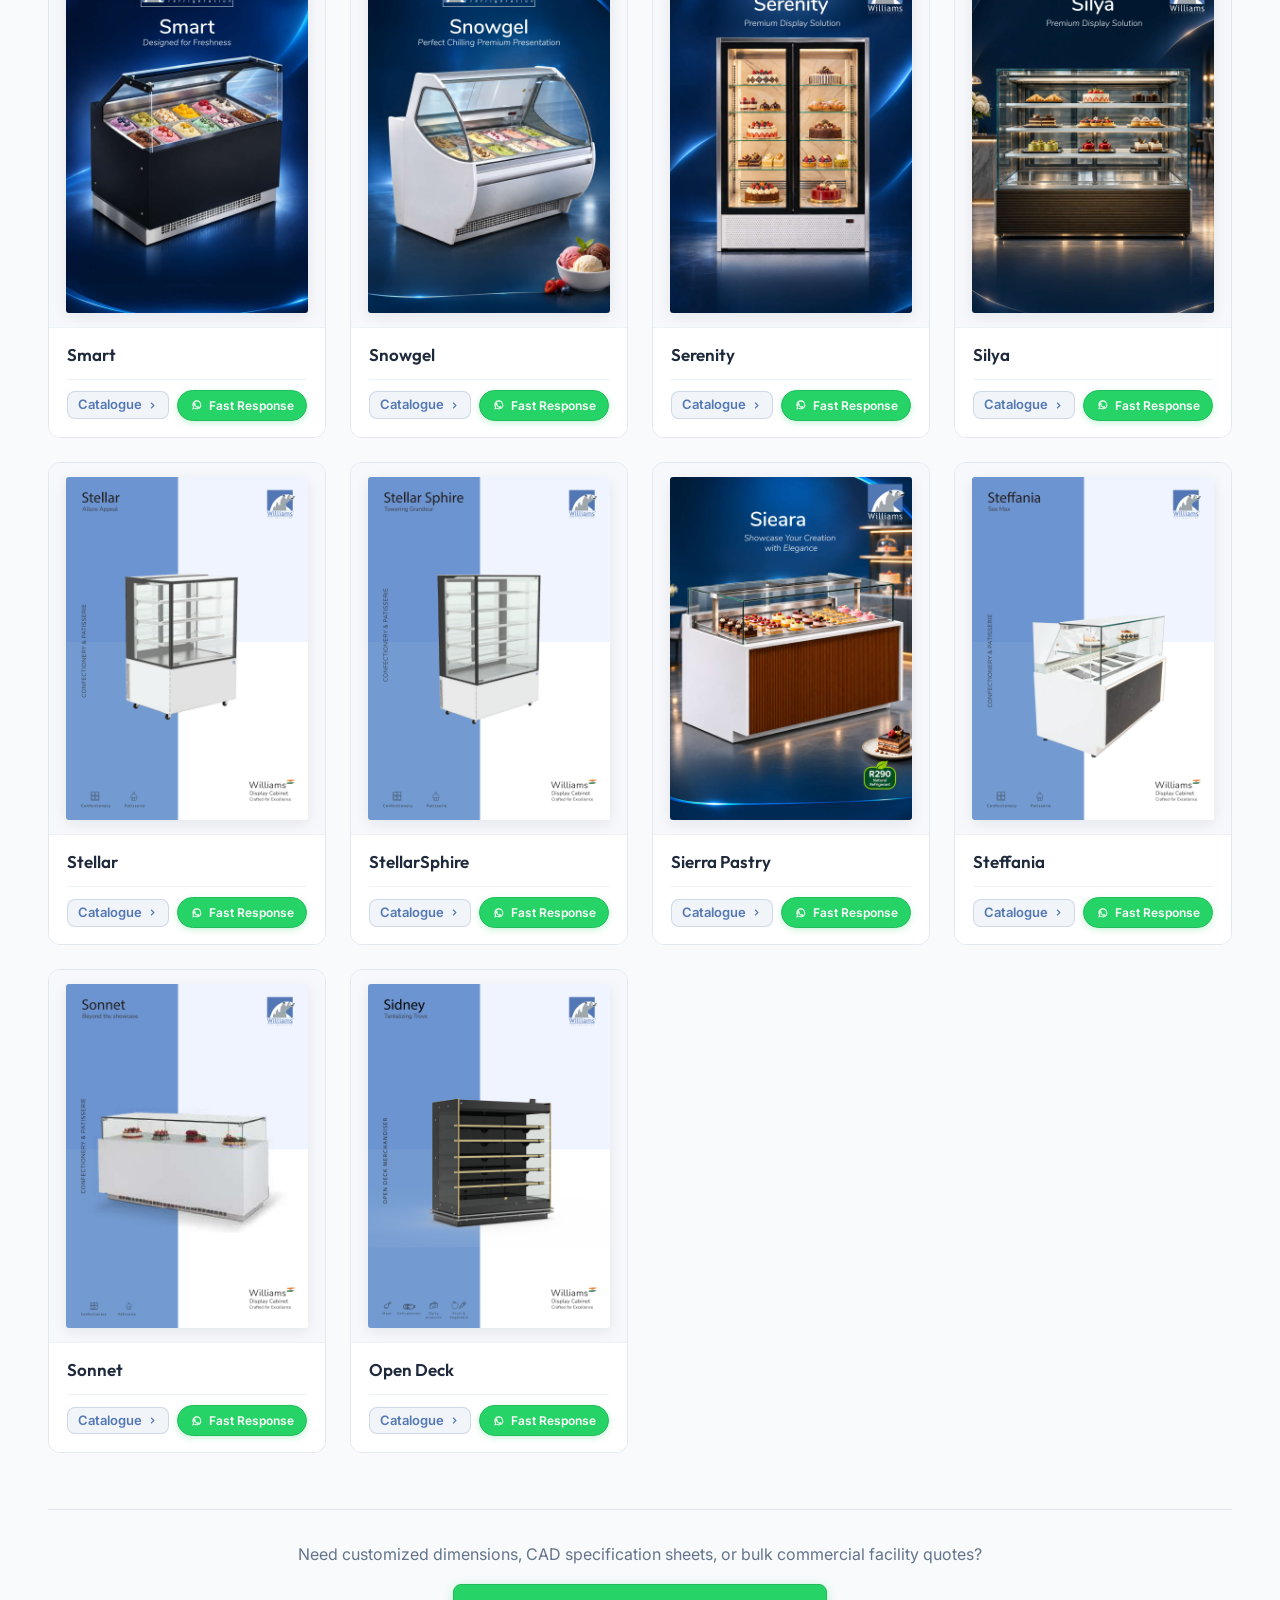
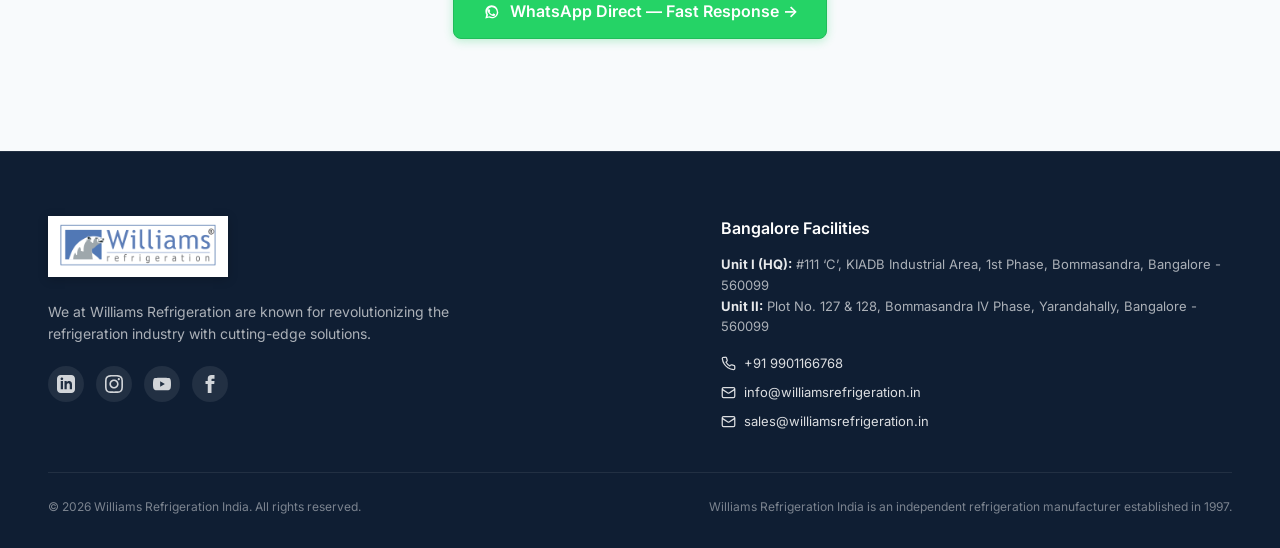
==== commit d23c1547: "feat(catalogue): completely remove Slavia and Sibyl products" ====
--- a/index.html
+++ b/index.html
@@ -339,18 +339,18 @@
                 <line x1="21" y1="21" x2="16.65" y2="16.65" />
               </svg>
               <input type="text" id="catalogueSearchInput" class="catalogue-search-input"
-                placeholder="Search 32 equipment models by name or category..." aria-label="Search equipment catalogue">
+                placeholder="Search 30 equipment models by name or category..." aria-label="Search equipment catalogue">
               <button type="button" class="catalogue-search-clear" id="catalogueSearchClearBtn"
                 aria-label="Clear search" style="display:none;">&times;</button>
             </div>
-            <div class="catalogue-results-count" id="catalogueResultsCount">Showing 32 of 32 models</div>
+            <div class="catalogue-results-count" id="catalogueResultsCount">Showing 30 of 30 models</div>
           </div>
 
           <!-- Category Filter Tabs -->
           <div class="category-tabs" role="tablist" aria-label="Product Categories">
             <button type="button" class="tab-btn active" data-category="all" role="tab" aria-selected="true"
               id="tab-all">
-              All Equipment <span class="tab-badge" id="tabCountAll">32</span>
+              All Equipment <span class="tab-badge" id="tabCountAll">30</span>
             </button>
             <button type="button" class="tab-btn" data-category="ice-cream" role="tab" aria-selected="false"
               id="tab-ice-cream">
@@ -358,7 +358,7 @@
             </button>
             <button type="button" class="tab-btn" data-category="display-cabinets" role="tab" aria-selected="false"
               id="tab-display-cabinets">
-              Display Cabinet <span class="tab-badge">7</span>
+              Display Cabinet <span class="tab-badge">6</span>
             </button>
             <button type="button" class="tab-btn" data-category="refrigeration-cabinat" role="tab" aria-selected="false"
               id="tab-refrigeration-cabinat">
@@ -370,7 +370,7 @@
             </button>
             <button type="button" class="tab-btn" data-category="confectionery" role="tab" aria-selected="false"
               id="tab-confectionery">
-              Confectionery <span class="tab-badge">5</span>
+              Confectionery <span class="tab-badge">4</span>
             </button>
           </div>
         </div>
@@ -1051,7 +1051,7 @@
 
   <!-- Scripts -->
   <script src="js/analytics.js?v=7.1"></script>
-  <script src="js/products-data.js?v=8.5"></script>
+  <script src="js/products-data.js?v=8.6"></script>
   <script src="js/main.js?v=8.3"></script>
 </body>
 
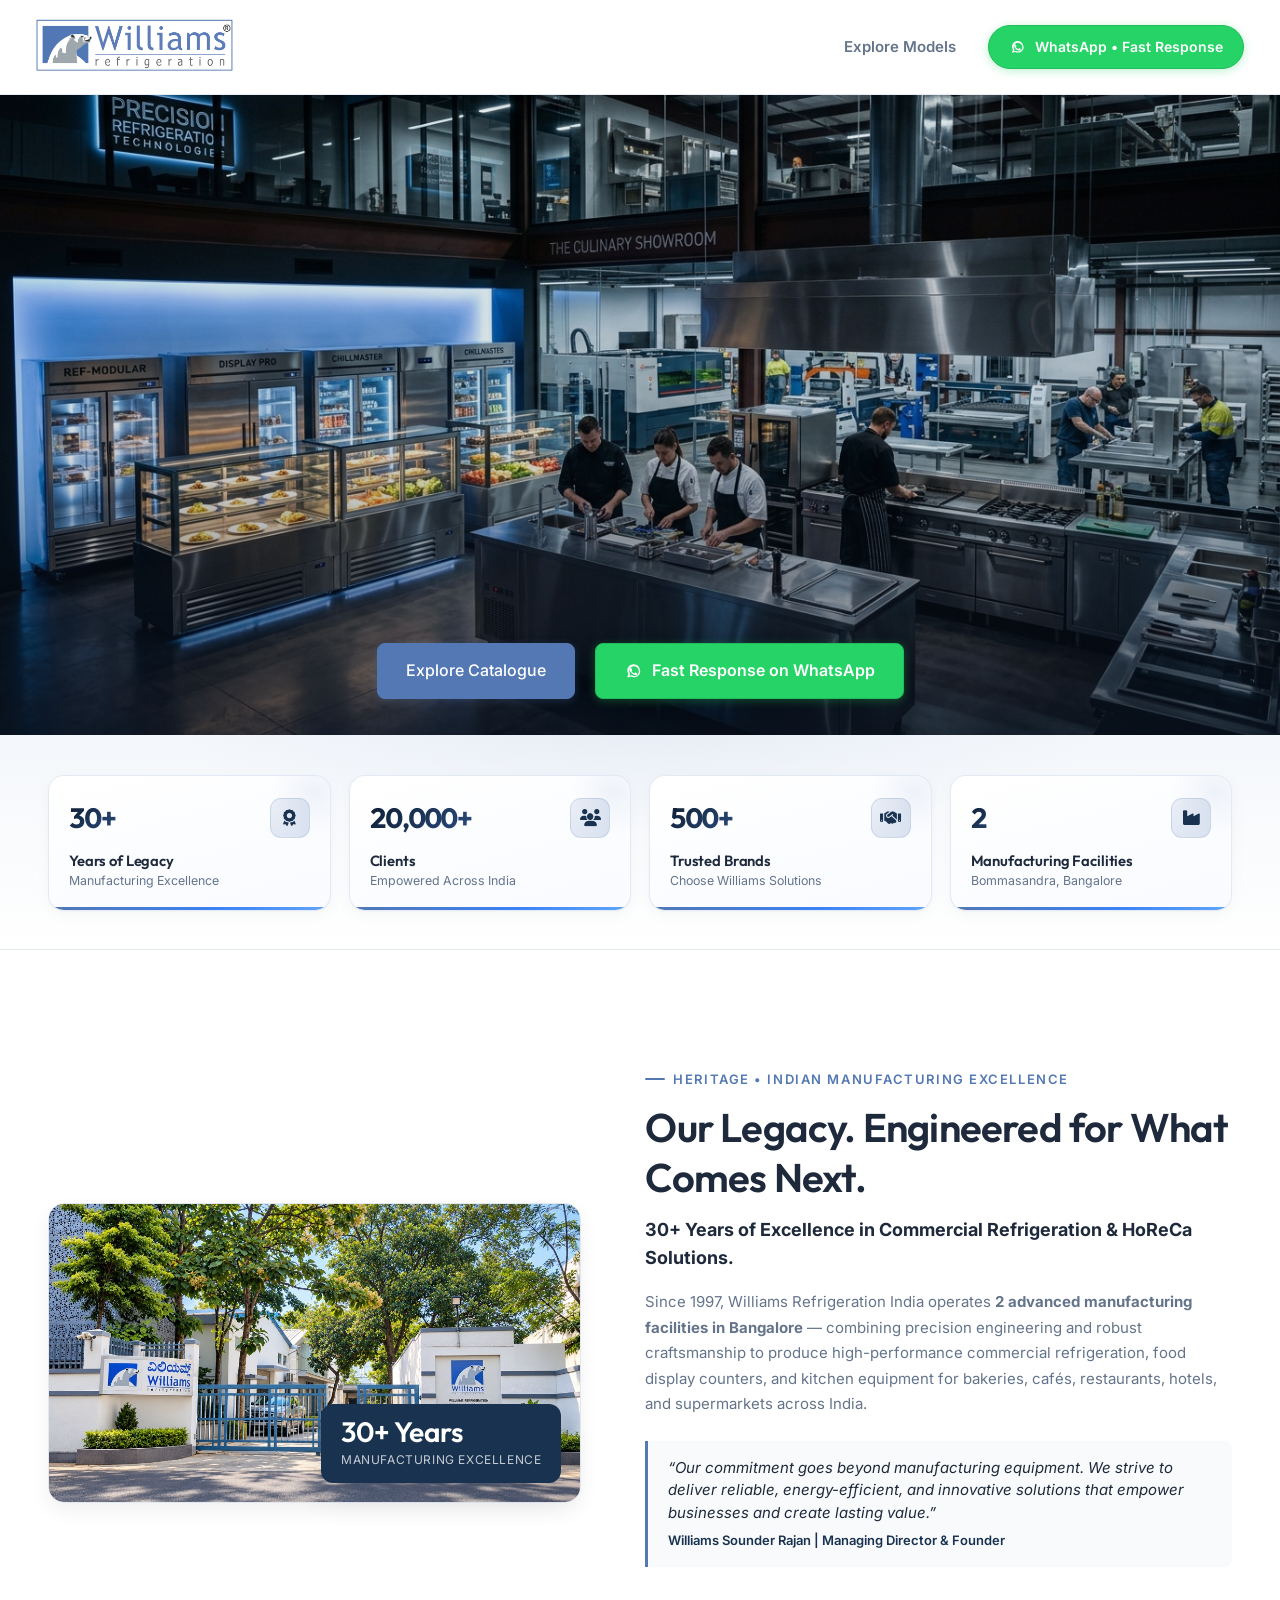
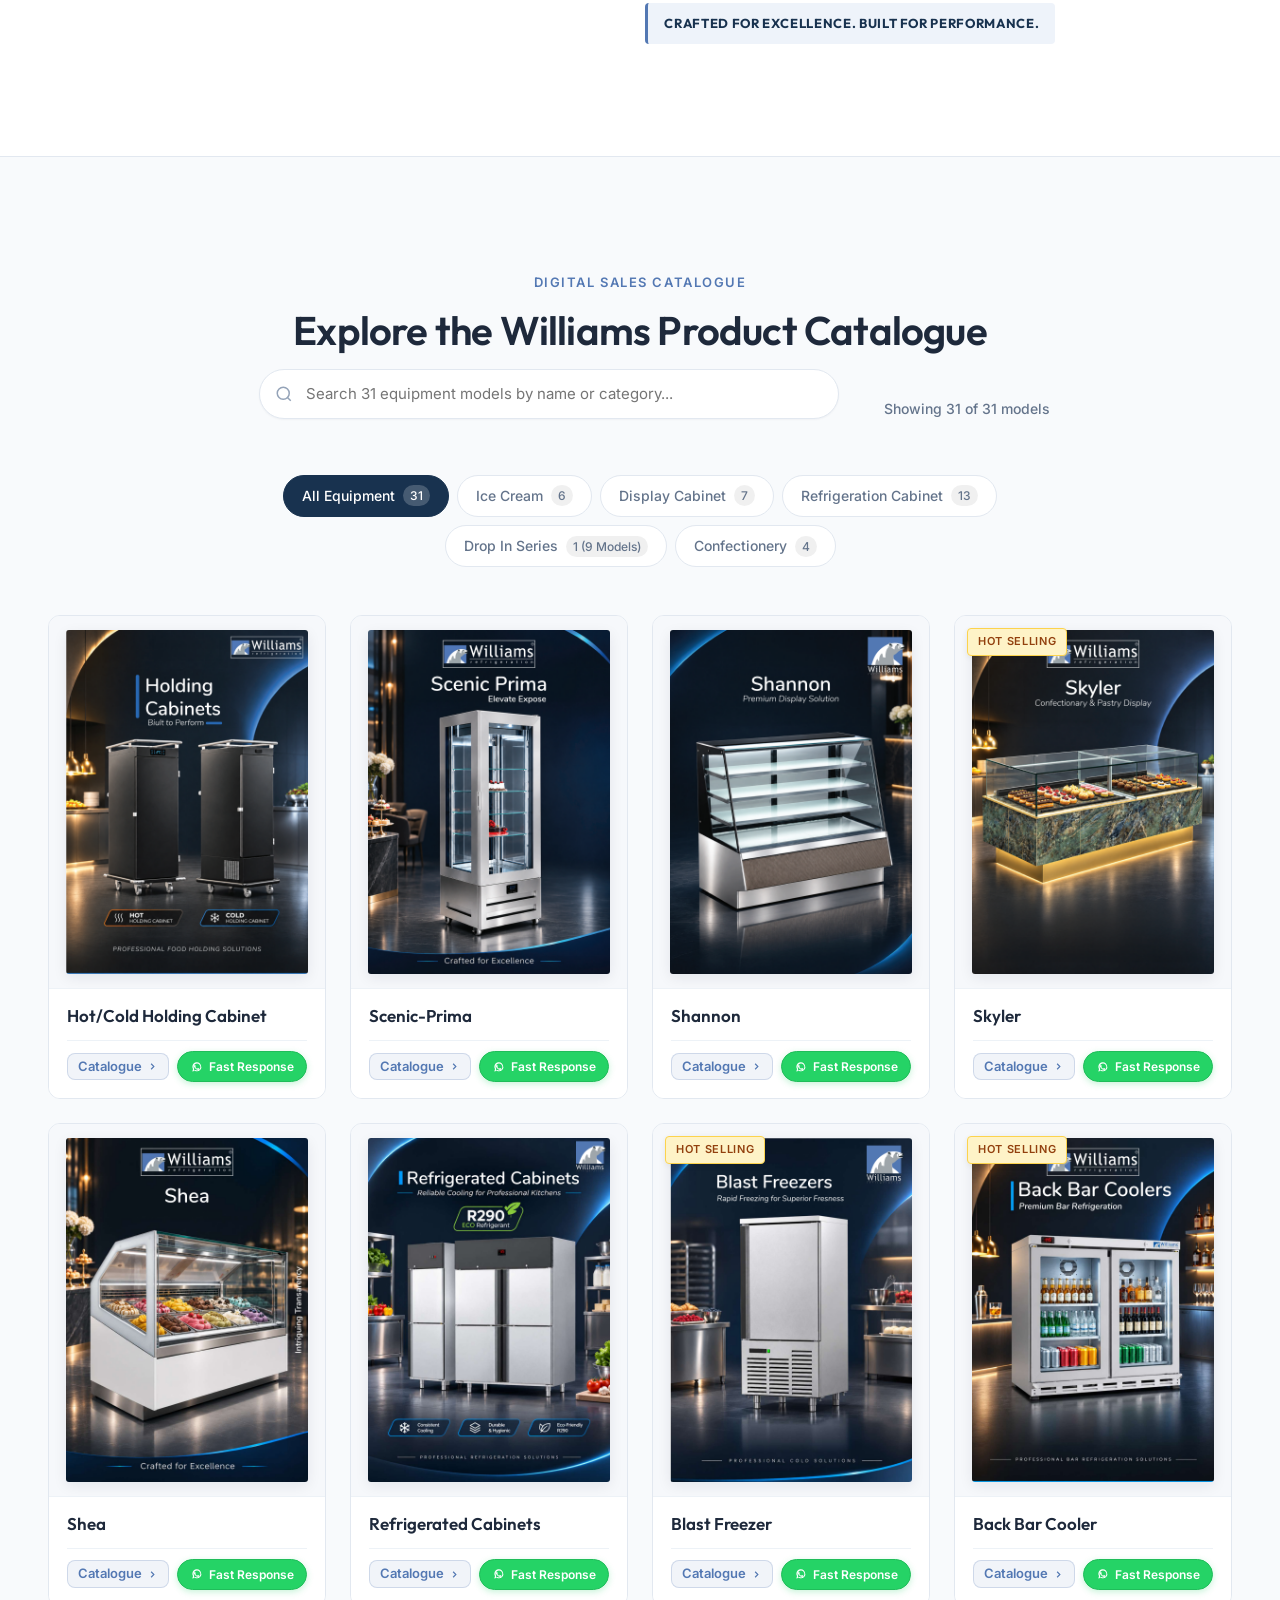
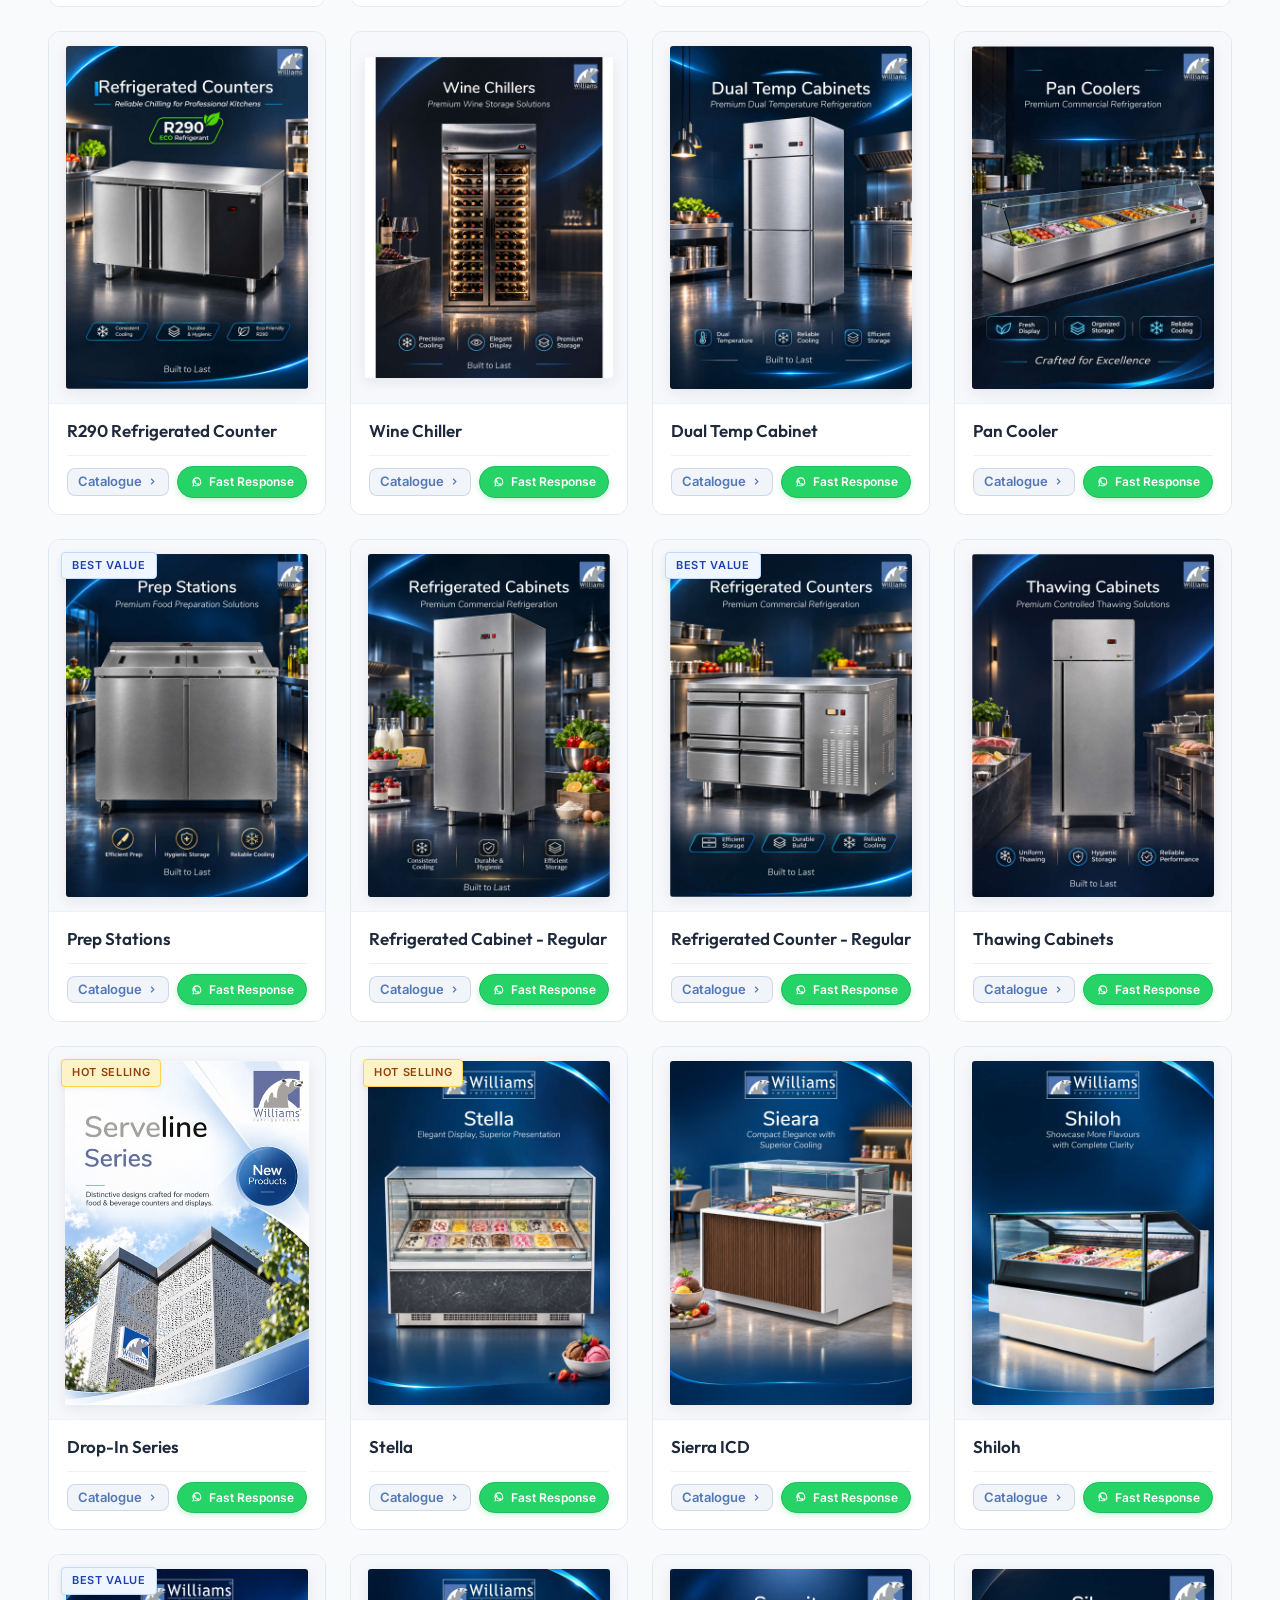
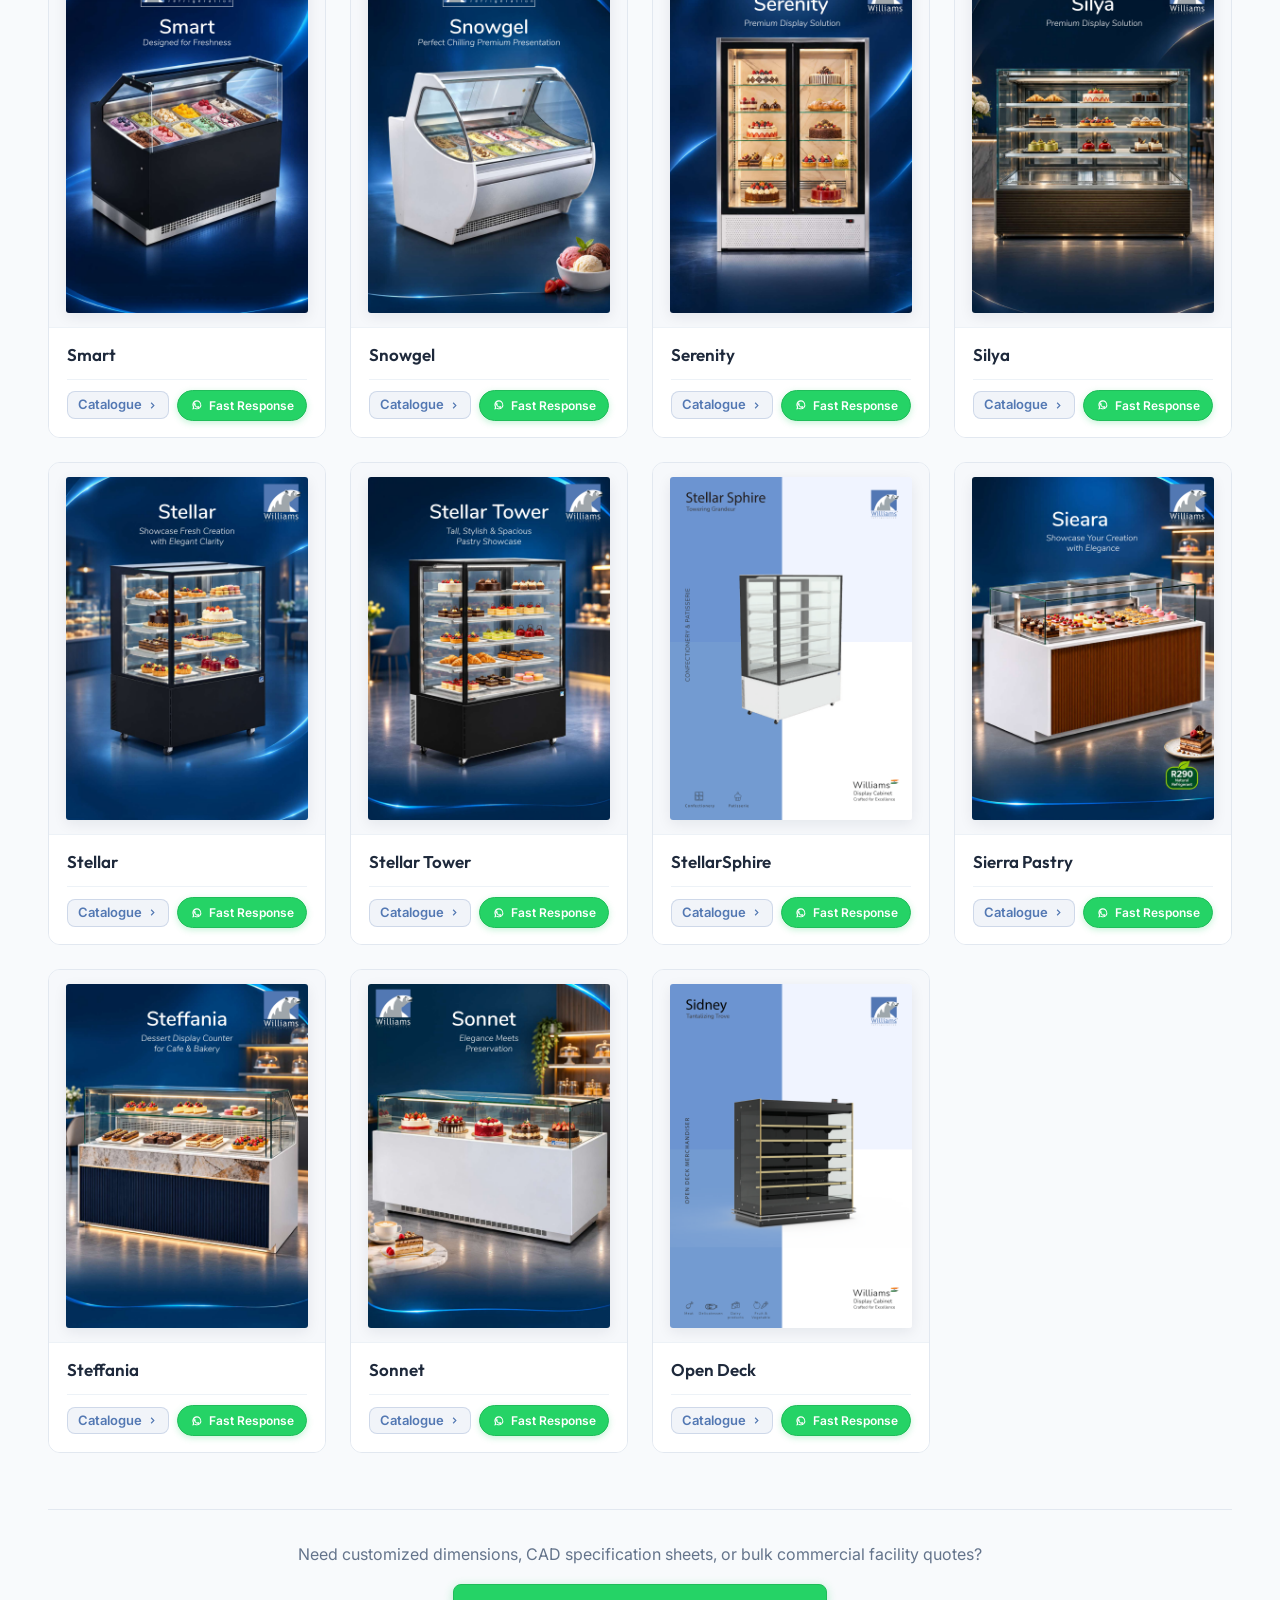
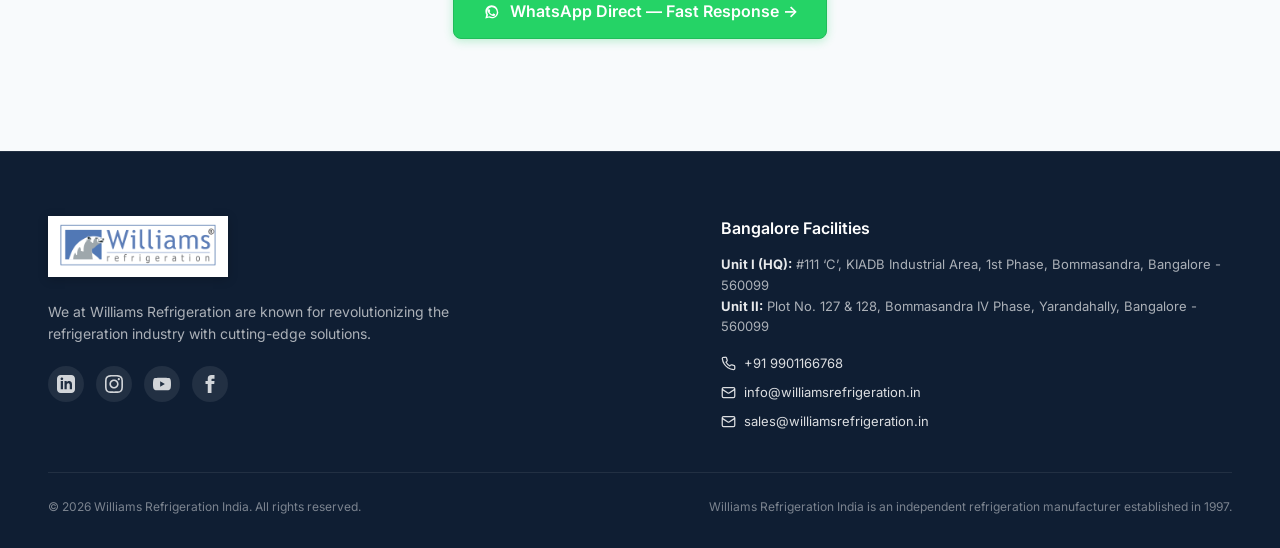
==== commit 137c37a4: "feat(catalogue): update Sonnet, Stellar, Steffania PDFs/thumbnails and add Stellar Tower" ====
--- a/index.html
+++ b/index.html
@@ -339,18 +339,18 @@
                 <line x1="21" y1="21" x2="16.65" y2="16.65" />
               </svg>
               <input type="text" id="catalogueSearchInput" class="catalogue-search-input"
-                placeholder="Search 30 equipment models by name or category..." aria-label="Search equipment catalogue">
+                placeholder="Search 31 equipment models by name or category..." aria-label="Search equipment catalogue">
               <button type="button" class="catalogue-search-clear" id="catalogueSearchClearBtn"
                 aria-label="Clear search" style="display:none;">&times;</button>
             </div>
-            <div class="catalogue-results-count" id="catalogueResultsCount">Showing 30 of 30 models</div>
+            <div class="catalogue-results-count" id="catalogueResultsCount">Showing 31 of 31 models</div>
           </div>
 
           <!-- Category Filter Tabs -->
           <div class="category-tabs" role="tablist" aria-label="Product Categories">
             <button type="button" class="tab-btn active" data-category="all" role="tab" aria-selected="true"
               id="tab-all">
-              All Equipment <span class="tab-badge" id="tabCountAll">30</span>
+              All Equipment <span class="tab-badge" id="tabCountAll">31</span>
             </button>
             <button type="button" class="tab-btn" data-category="ice-cream" role="tab" aria-selected="false"
               id="tab-ice-cream">
@@ -358,7 +358,7 @@
             </button>
             <button type="button" class="tab-btn" data-category="display-cabinets" role="tab" aria-selected="false"
               id="tab-display-cabinets">
-              Display Cabinet <span class="tab-badge">6</span>
+              Display Cabinet <span class="tab-badge">7</span>
             </button>
             <button type="button" class="tab-btn" data-category="refrigeration-cabinat" role="tab" aria-selected="false"
               id="tab-refrigeration-cabinat">
@@ -1051,8 +1051,8 @@
 
   <!-- Scripts -->
   <script src="js/analytics.js?v=7.1"></script>
-  <script src="js/products-data.js?v=8.6"></script>
-  <script src="js/main.js?v=8.3"></script>
+  <script src="js/products-data.js?v=8.7"></script>
+  <script src="js/main.js?v=8.4"></script>
 </body>
 
 </html>
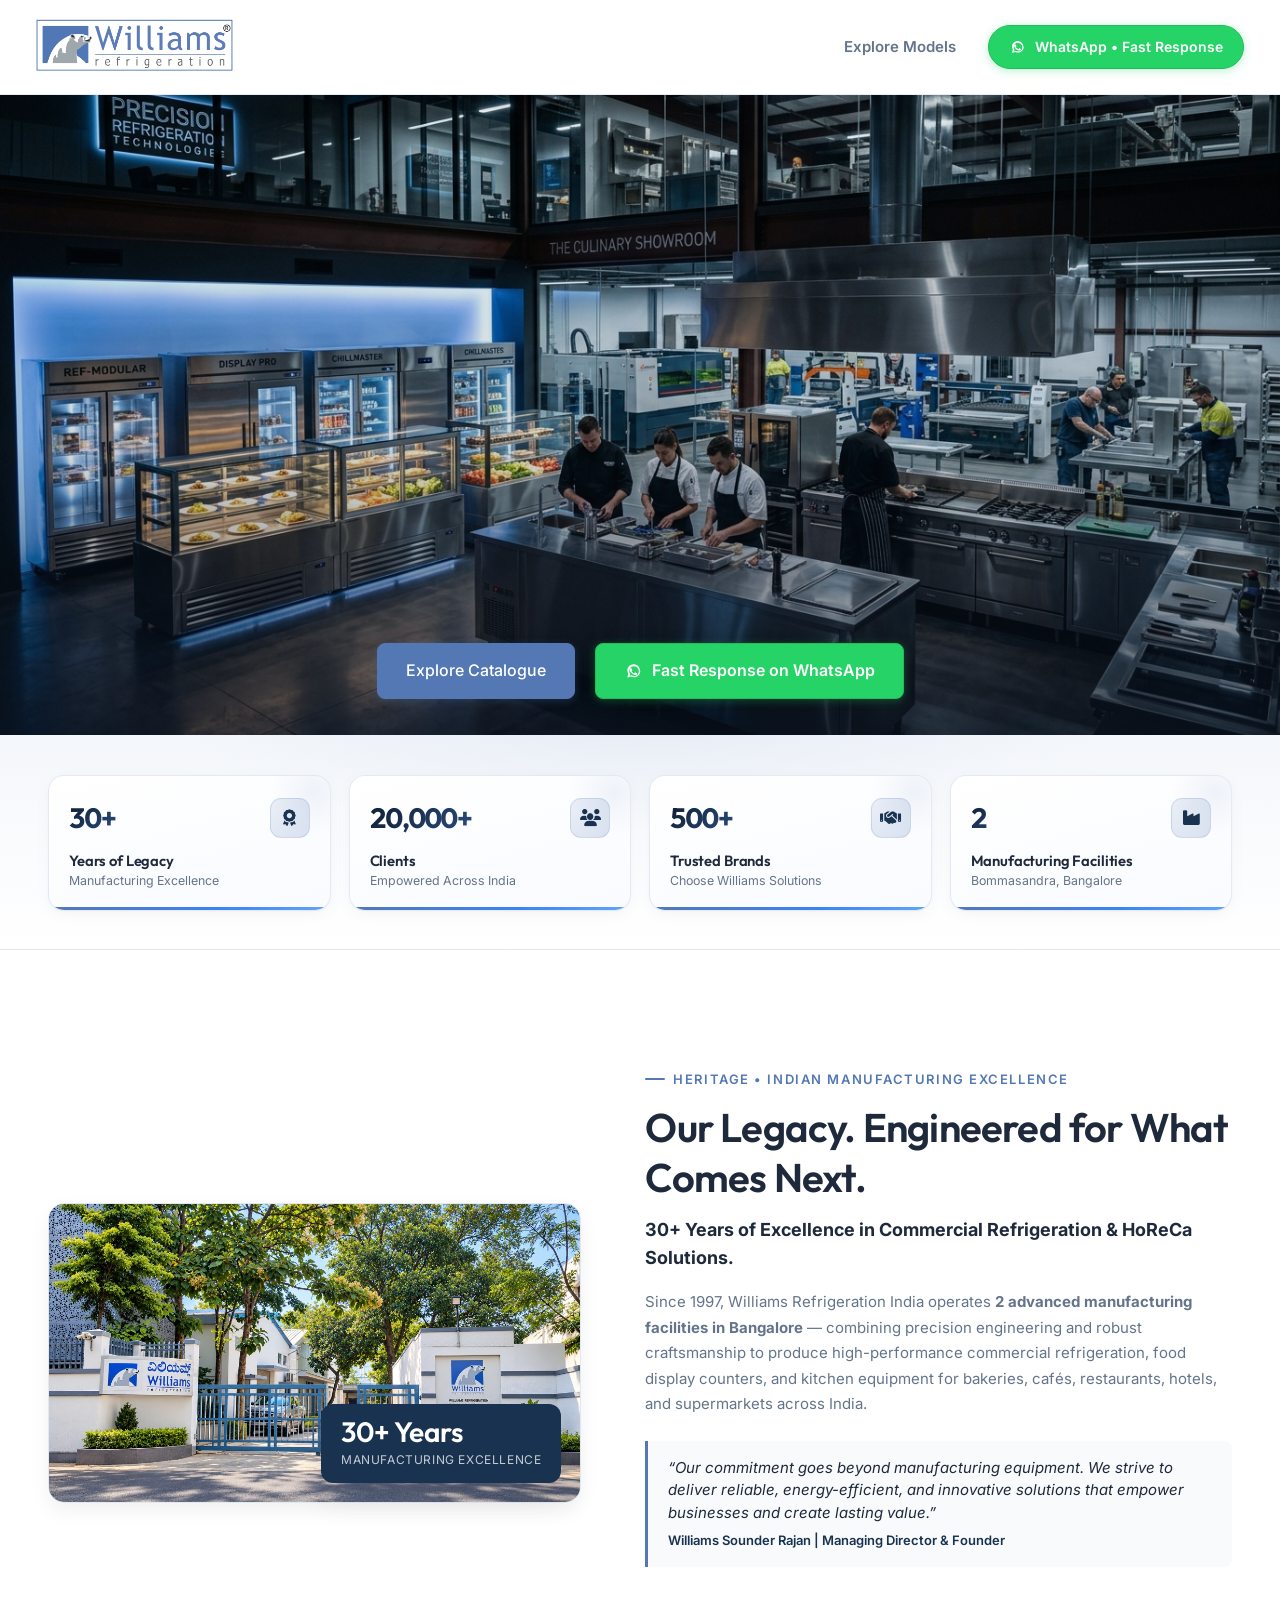
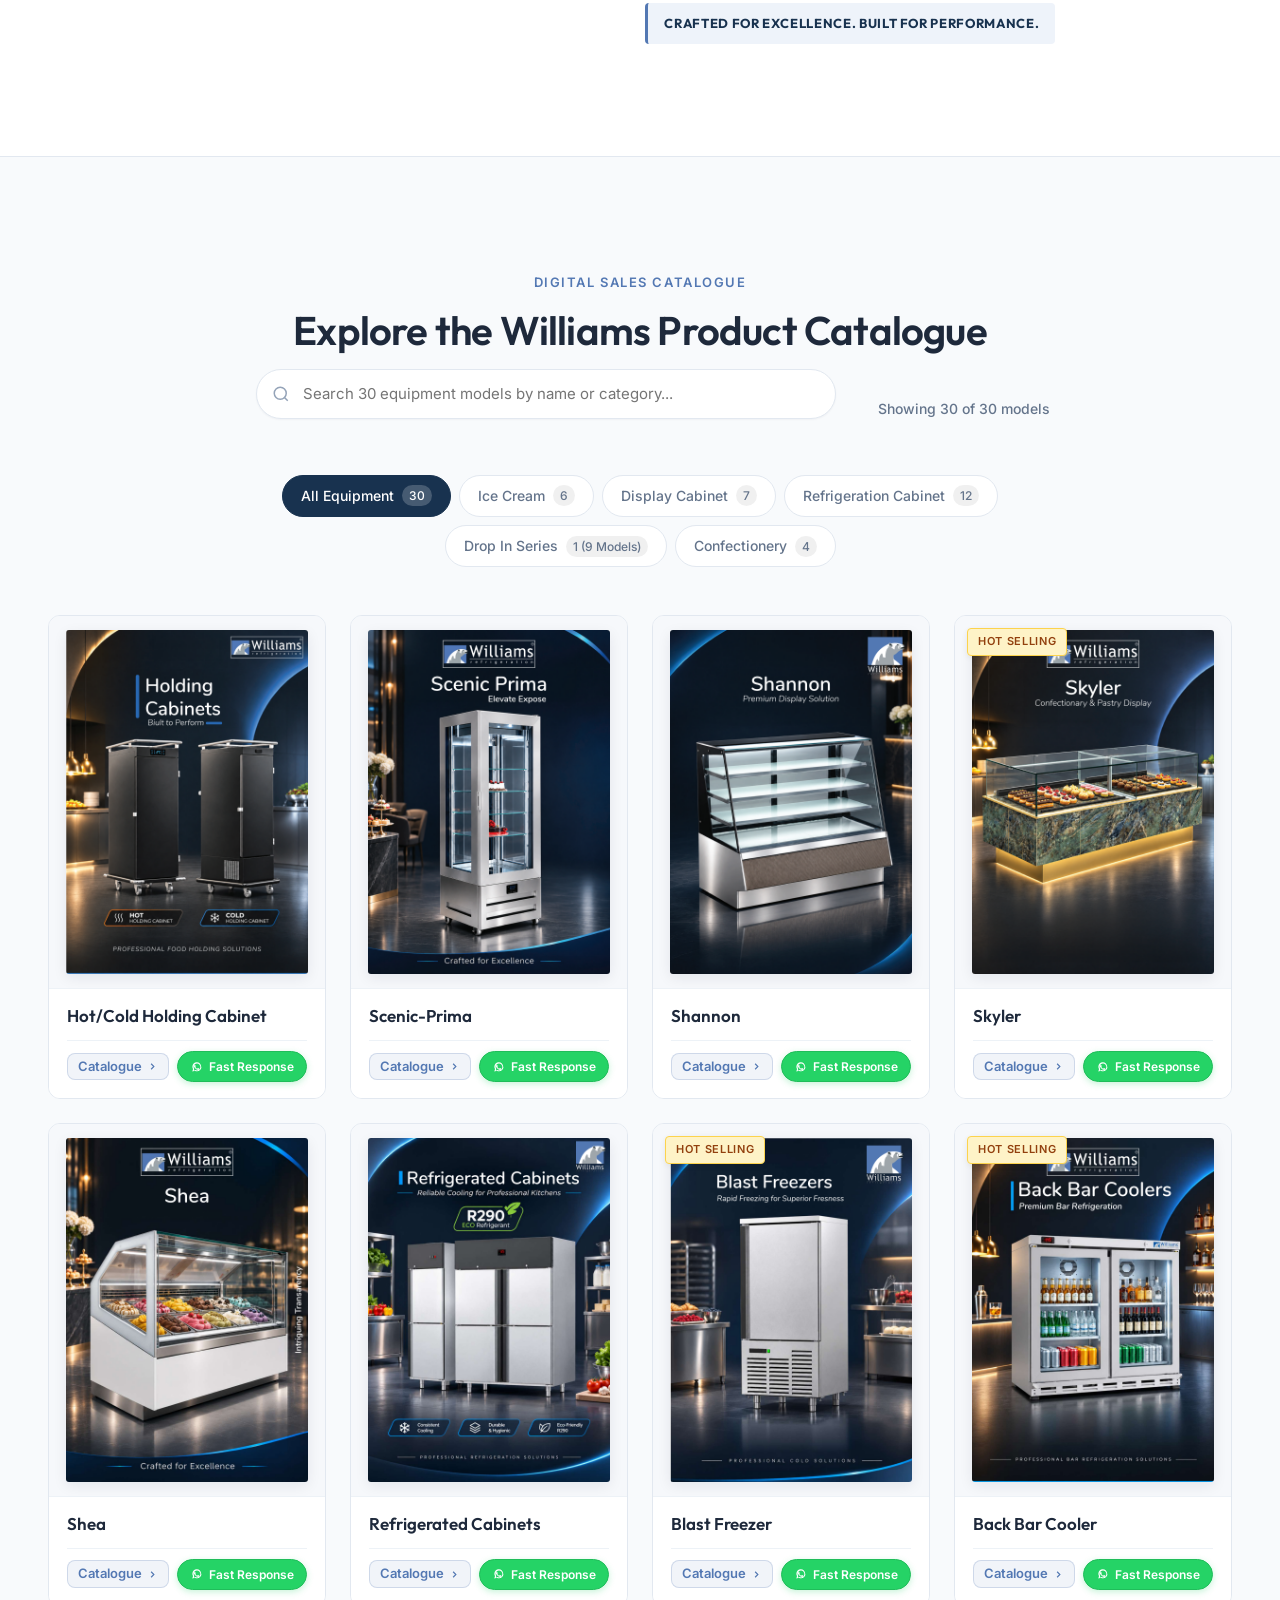
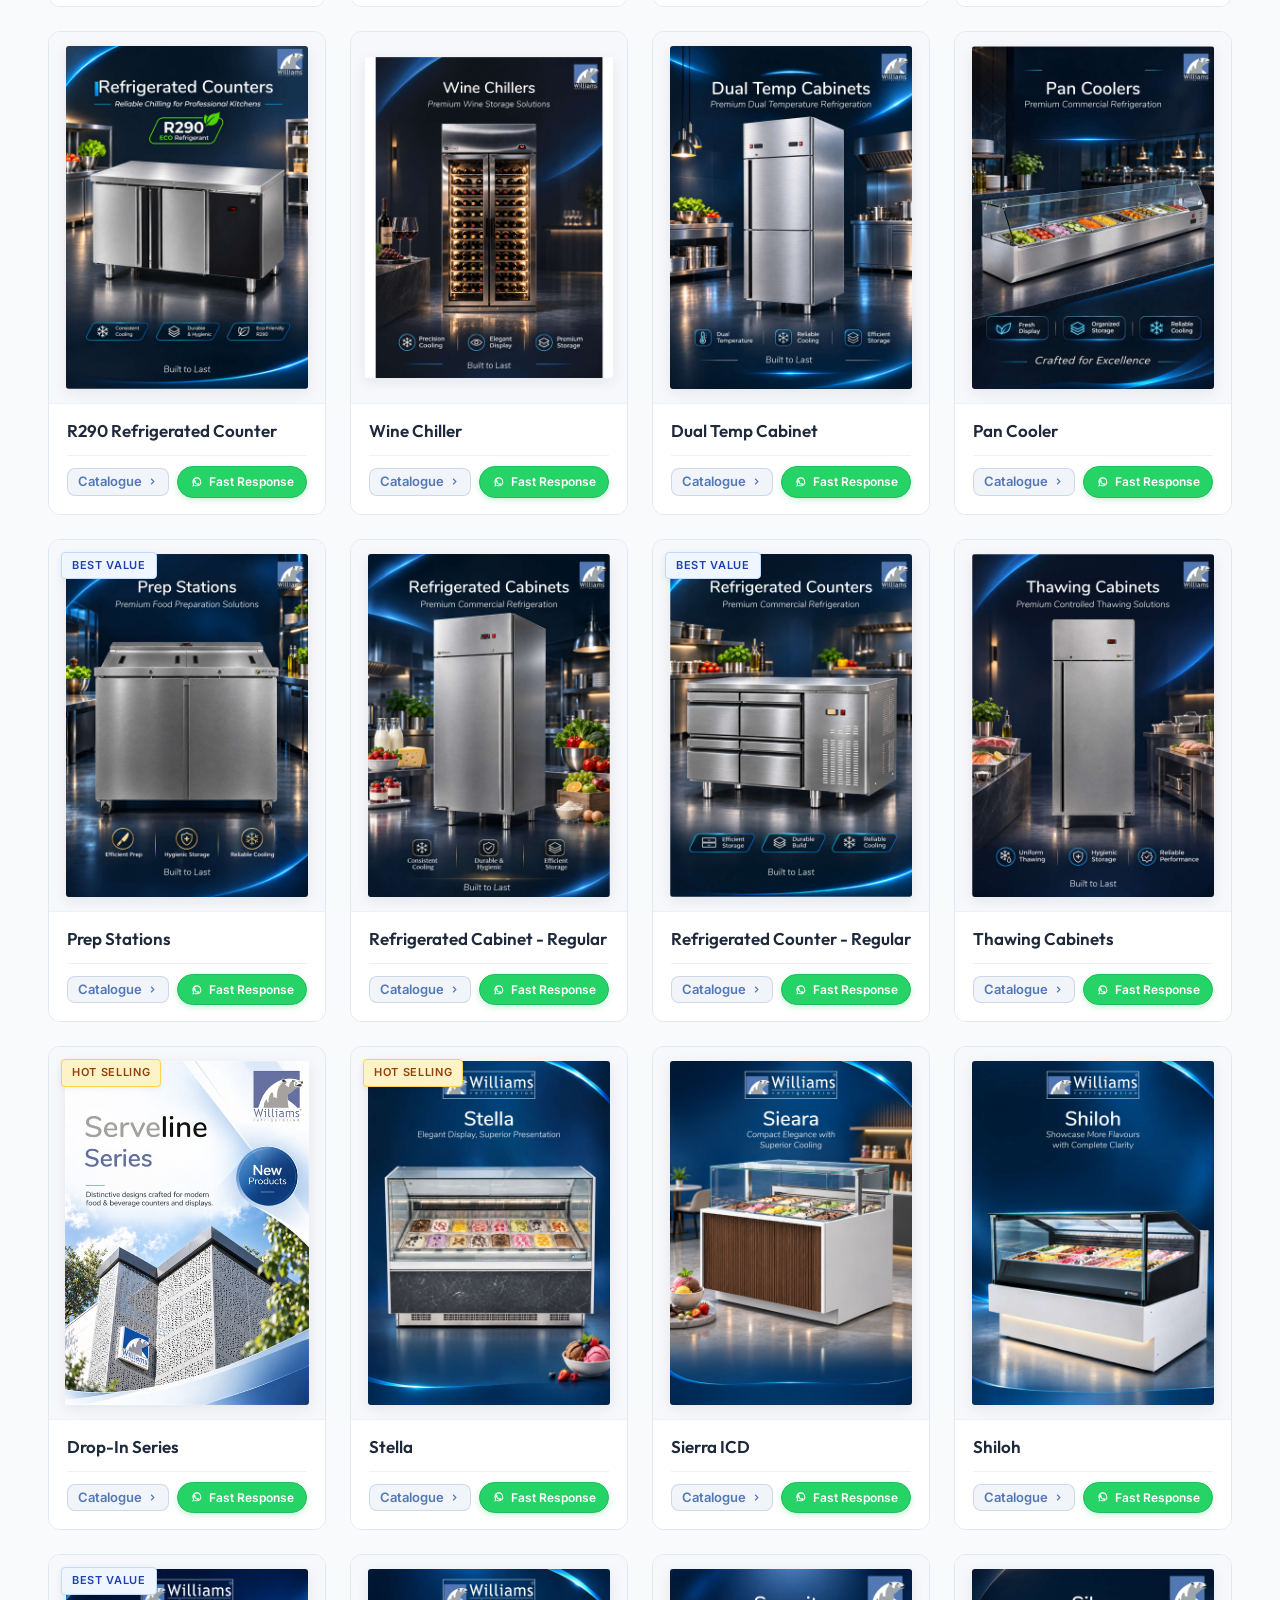
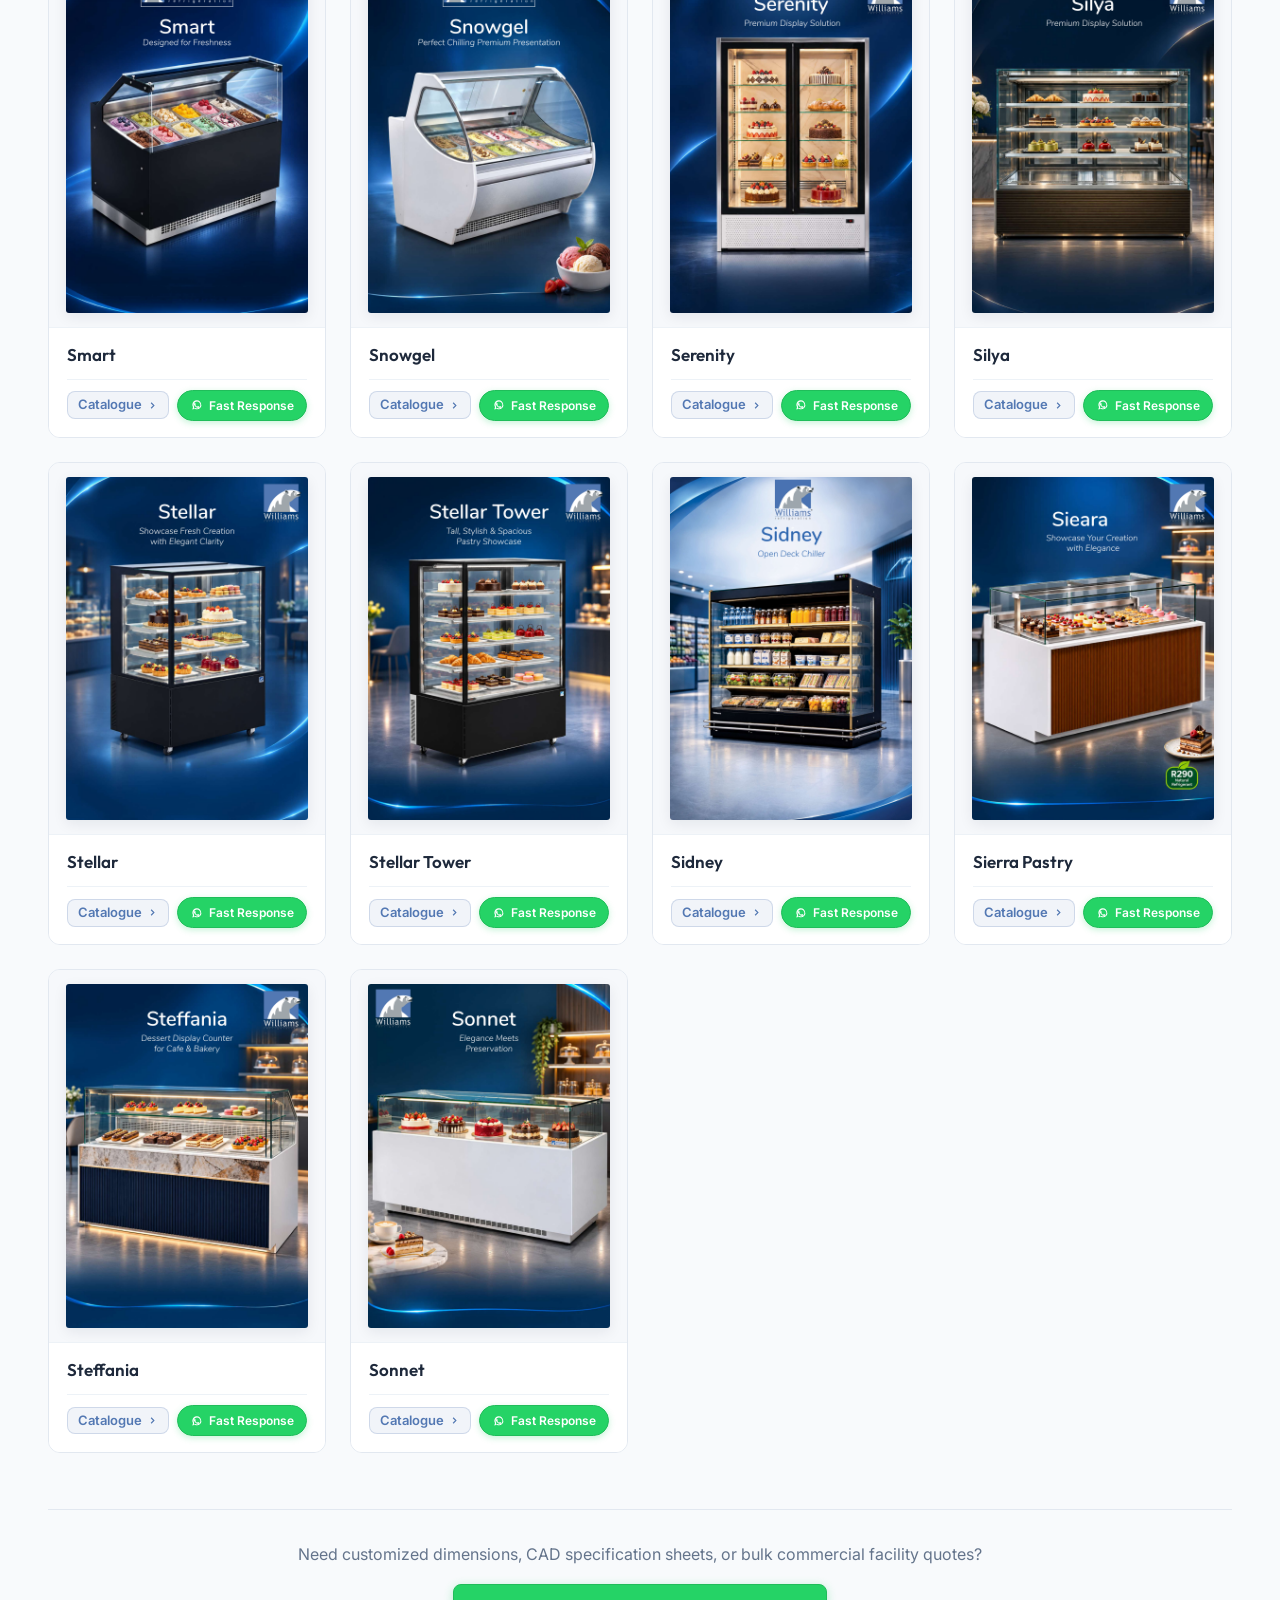
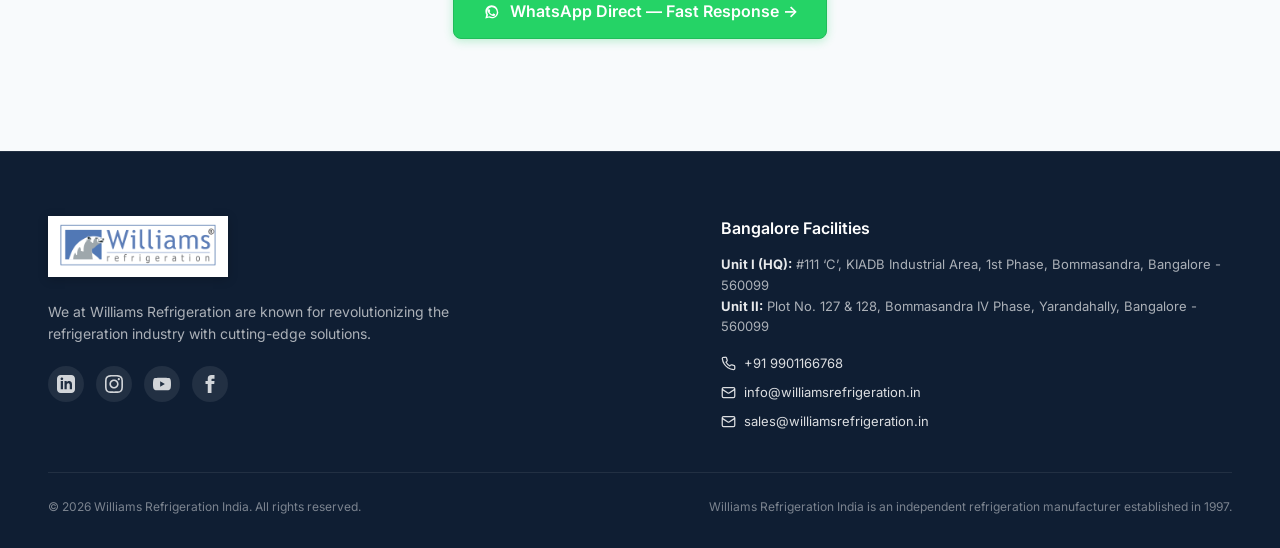
==== commit 77876c5d: "feat(catalogue): add Sidney and remove Open Deck and StellarSphire" ====
--- a/index.html
+++ b/index.html
@@ -339,18 +339,18 @@
                 <line x1="21" y1="21" x2="16.65" y2="16.65" />
               </svg>
               <input type="text" id="catalogueSearchInput" class="catalogue-search-input"
-                placeholder="Search 31 equipment models by name or category..." aria-label="Search equipment catalogue">
+                placeholder="Search 30 equipment models by name or category..." aria-label="Search equipment catalogue">
               <button type="button" class="catalogue-search-clear" id="catalogueSearchClearBtn"
                 aria-label="Clear search" style="display:none;">&times;</button>
             </div>
-            <div class="catalogue-results-count" id="catalogueResultsCount">Showing 31 of 31 models</div>
+            <div class="catalogue-results-count" id="catalogueResultsCount">Showing 30 of 30 models</div>
           </div>
 
           <!-- Category Filter Tabs -->
           <div class="category-tabs" role="tablist" aria-label="Product Categories">
             <button type="button" class="tab-btn active" data-category="all" role="tab" aria-selected="true"
               id="tab-all">
-              All Equipment <span class="tab-badge" id="tabCountAll">31</span>
+              All Equipment <span class="tab-badge" id="tabCountAll">30</span>
             </button>
             <button type="button" class="tab-btn" data-category="ice-cream" role="tab" aria-selected="false"
               id="tab-ice-cream">
@@ -362,7 +362,7 @@
             </button>
             <button type="button" class="tab-btn" data-category="refrigeration-cabinat" role="tab" aria-selected="false"
               id="tab-refrigeration-cabinat">
-              Refrigeration Cabinet <span class="tab-badge">13</span>
+              Refrigeration Cabinet <span class="tab-badge">12</span>
             </button>
             <button type="button" class="tab-btn" data-category="drop-in-series" role="tab" aria-selected="false"
               id="tab-drop-in-series">
@@ -1051,8 +1051,8 @@
 
   <!-- Scripts -->
   <script src="js/analytics.js?v=7.1"></script>
-  <script src="js/products-data.js?v=8.7"></script>
-  <script src="js/main.js?v=8.4"></script>
+  <script src="js/products-data.js?v=8.8"></script>
+  <script src="js/main.js?v=8.5"></script>
 </body>
 
 </html>
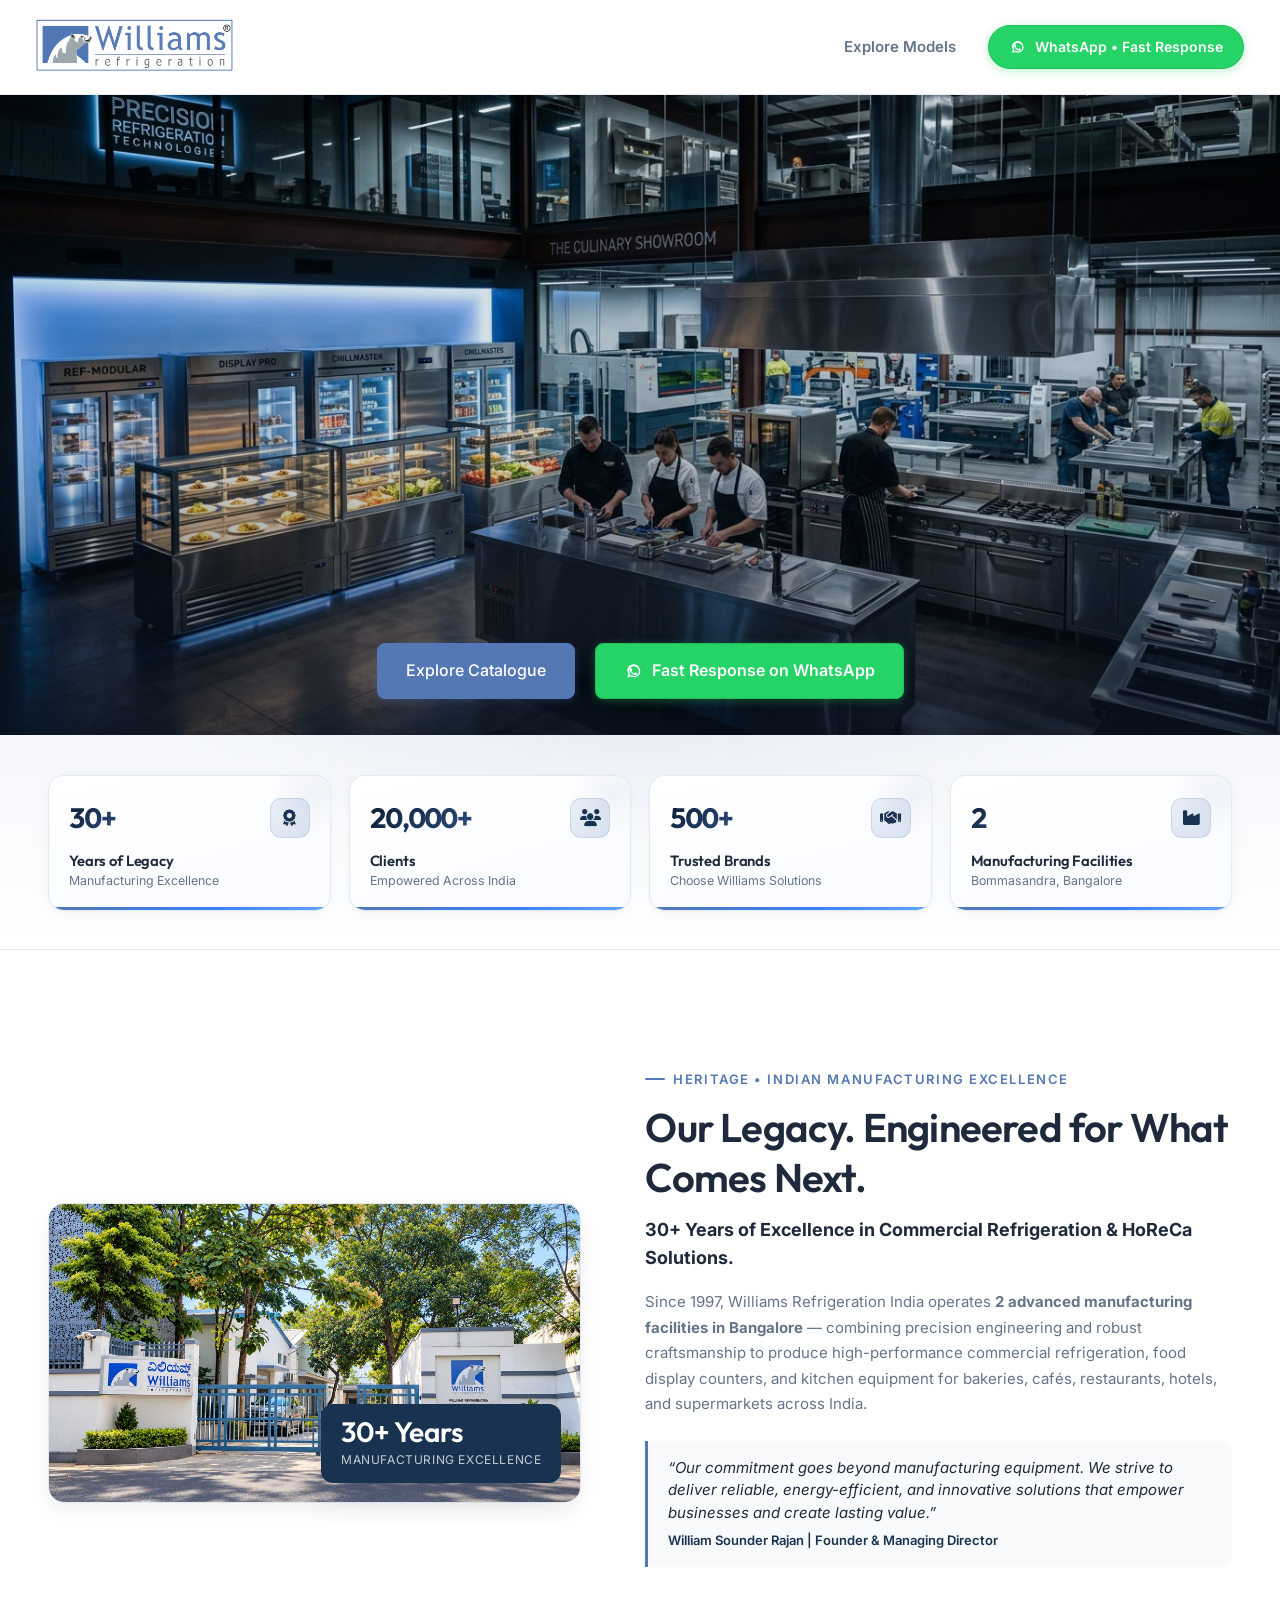
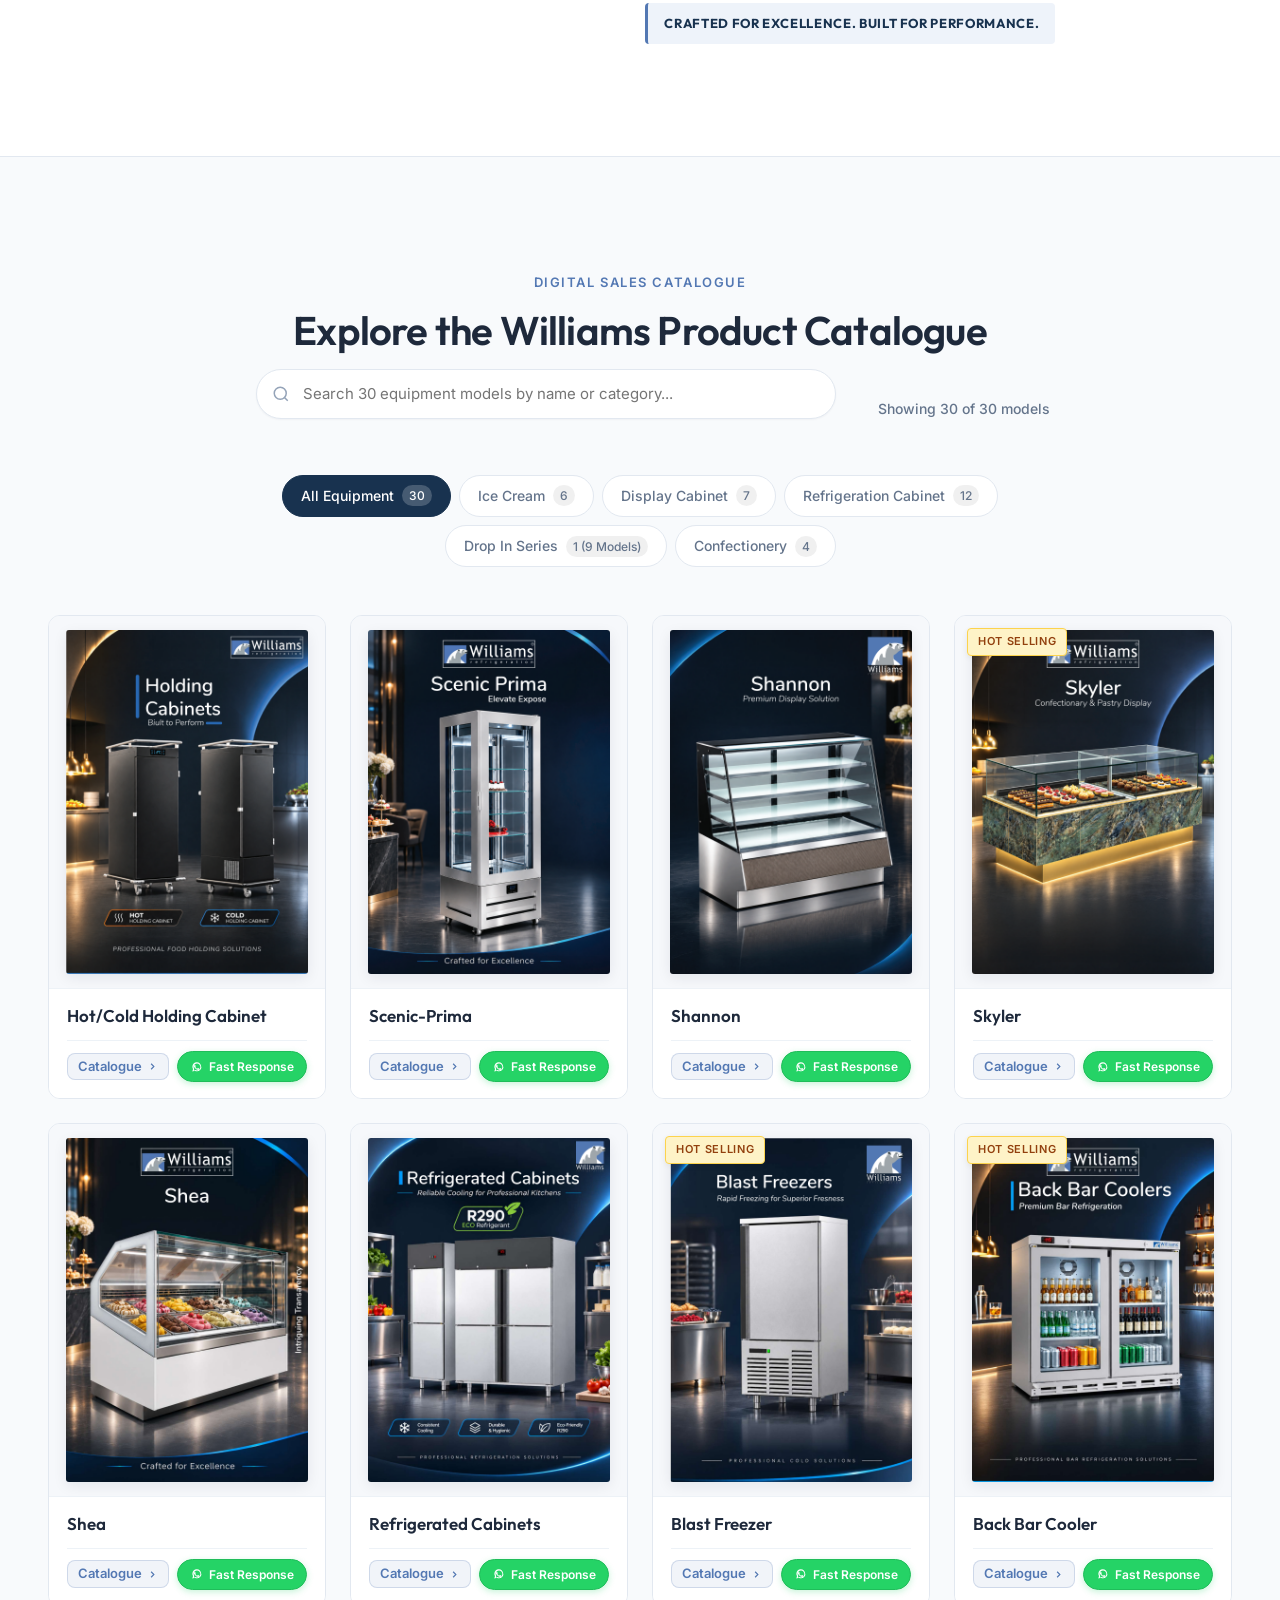
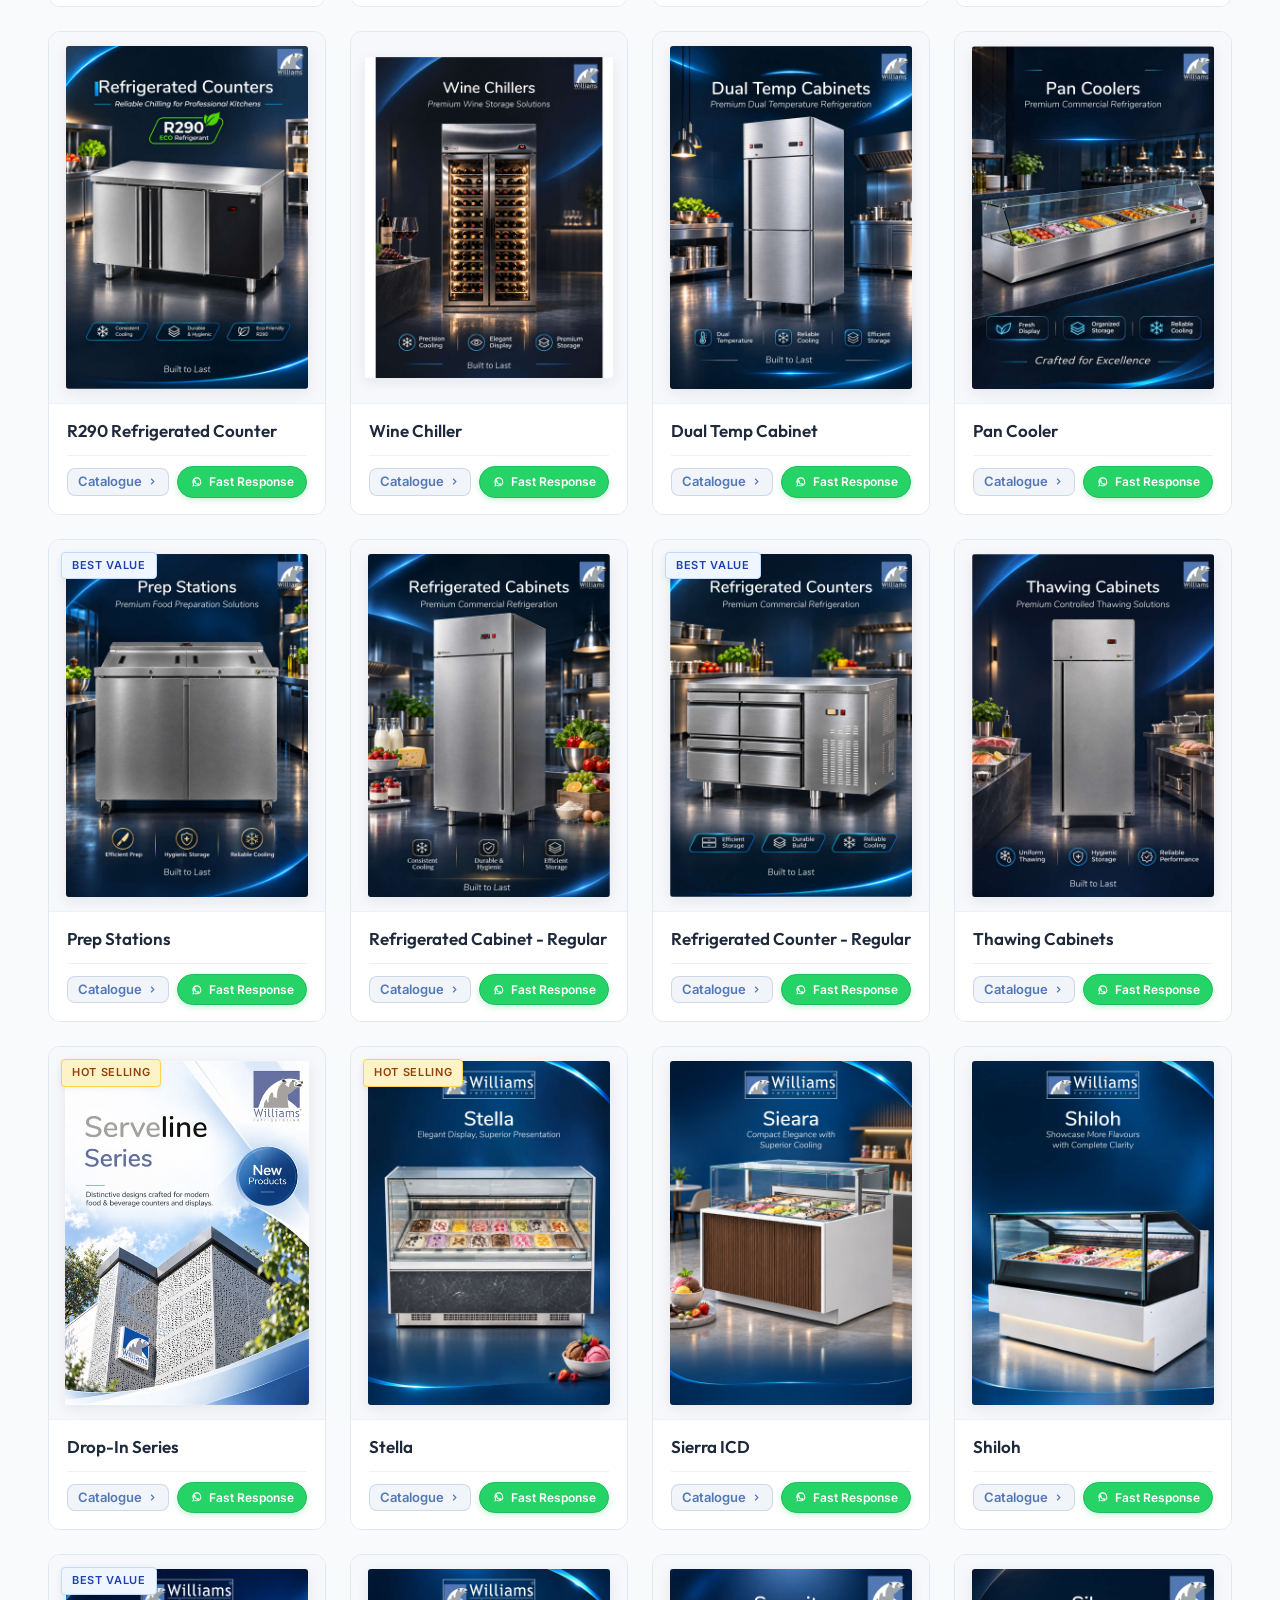
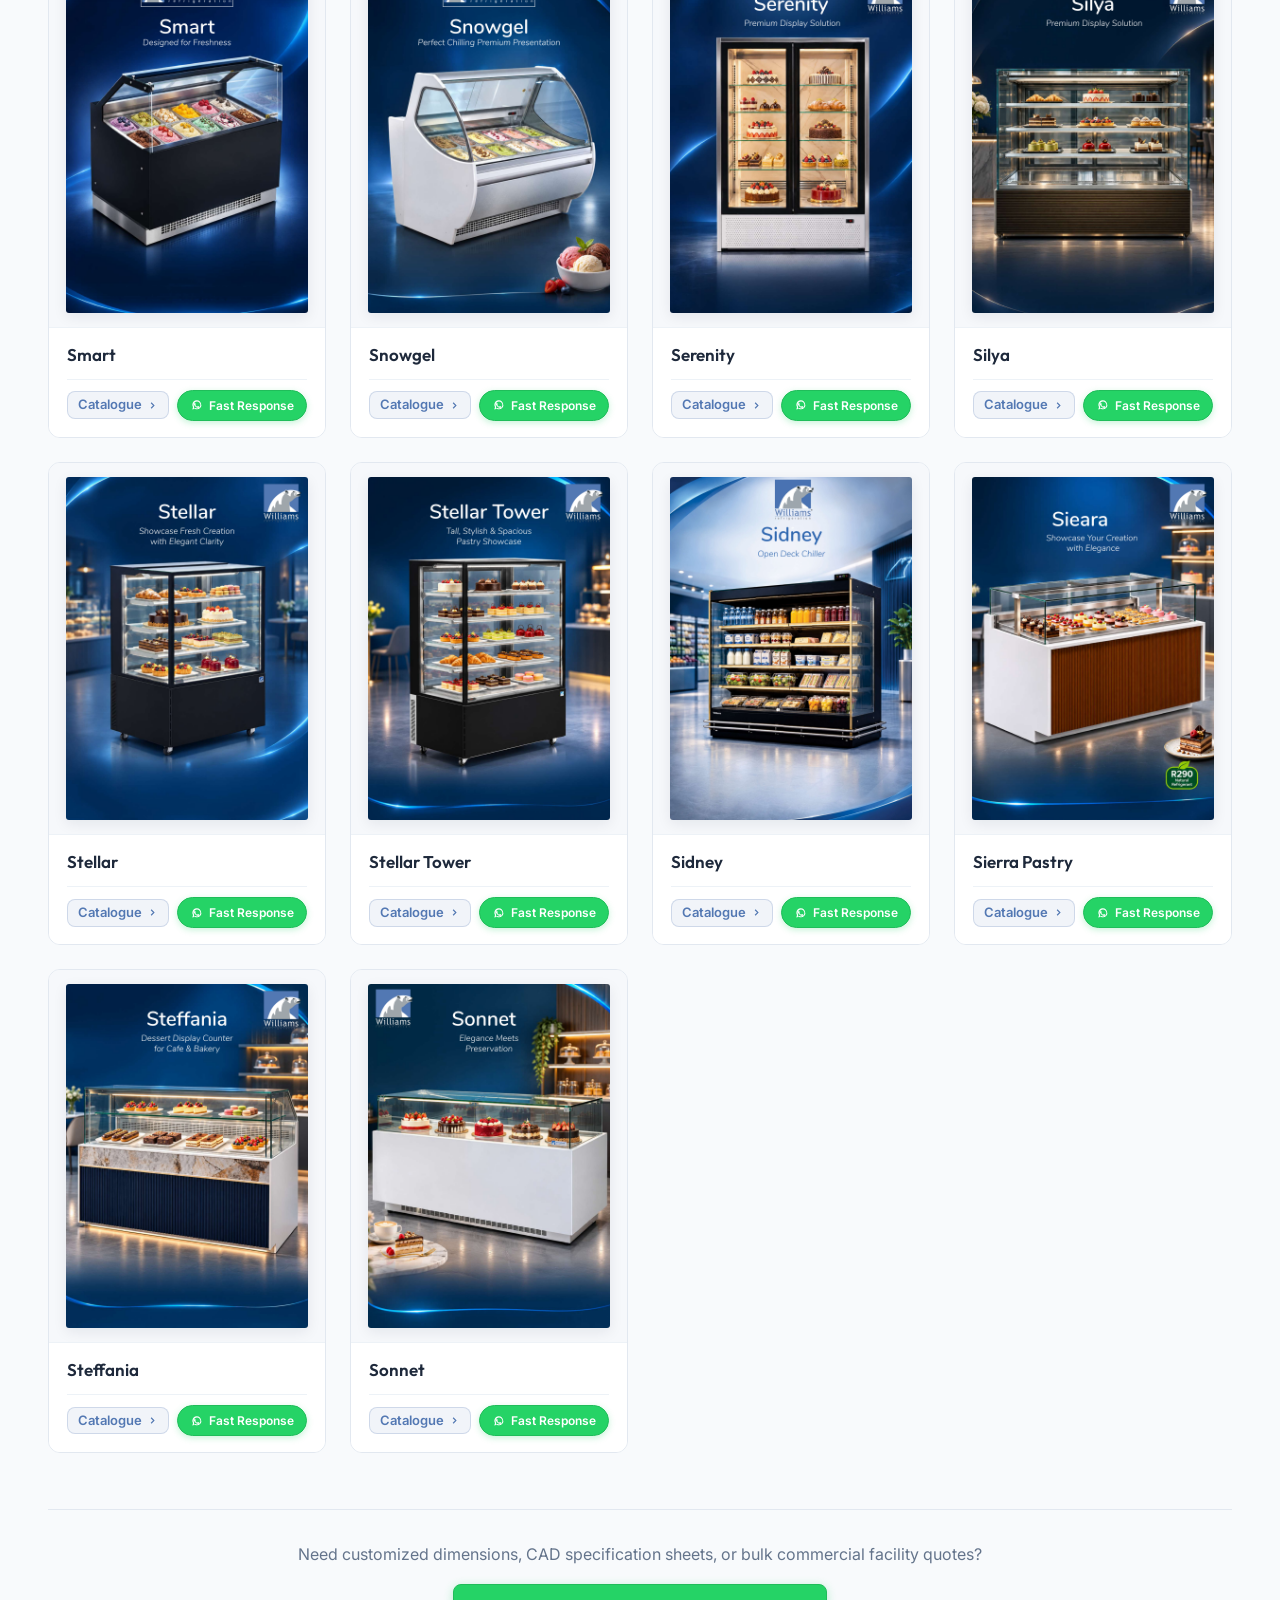
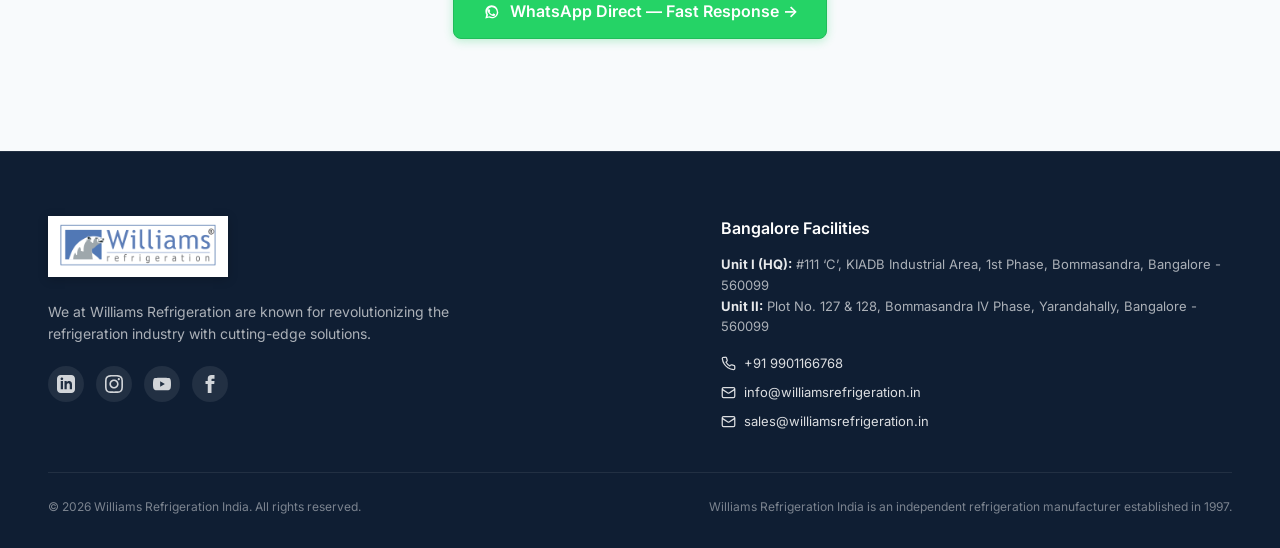
==== commit 1bd41127: "fix(legacy): update quote author to William Sounder Rajan | Founder & Managing Director" ====
--- a/index.html
+++ b/index.html
@@ -310,7 +310,7 @@
             <div class="legacy-quote-card">
               <p>&ldquo;Our commitment goes beyond manufacturing equipment. We strive to deliver reliable,
                 energy-efficient, and innovative solutions that empower businesses and create lasting value.&rdquo;</p>
-              <div class="legacy-quote-author">Williams Sounder Rajan | Managing Director & Founder</div>
+              <div class="legacy-quote-author">William Sounder Rajan | Founder & Managing Director</div>
             </div>
 
             <div class="legacy-motto-banner">
